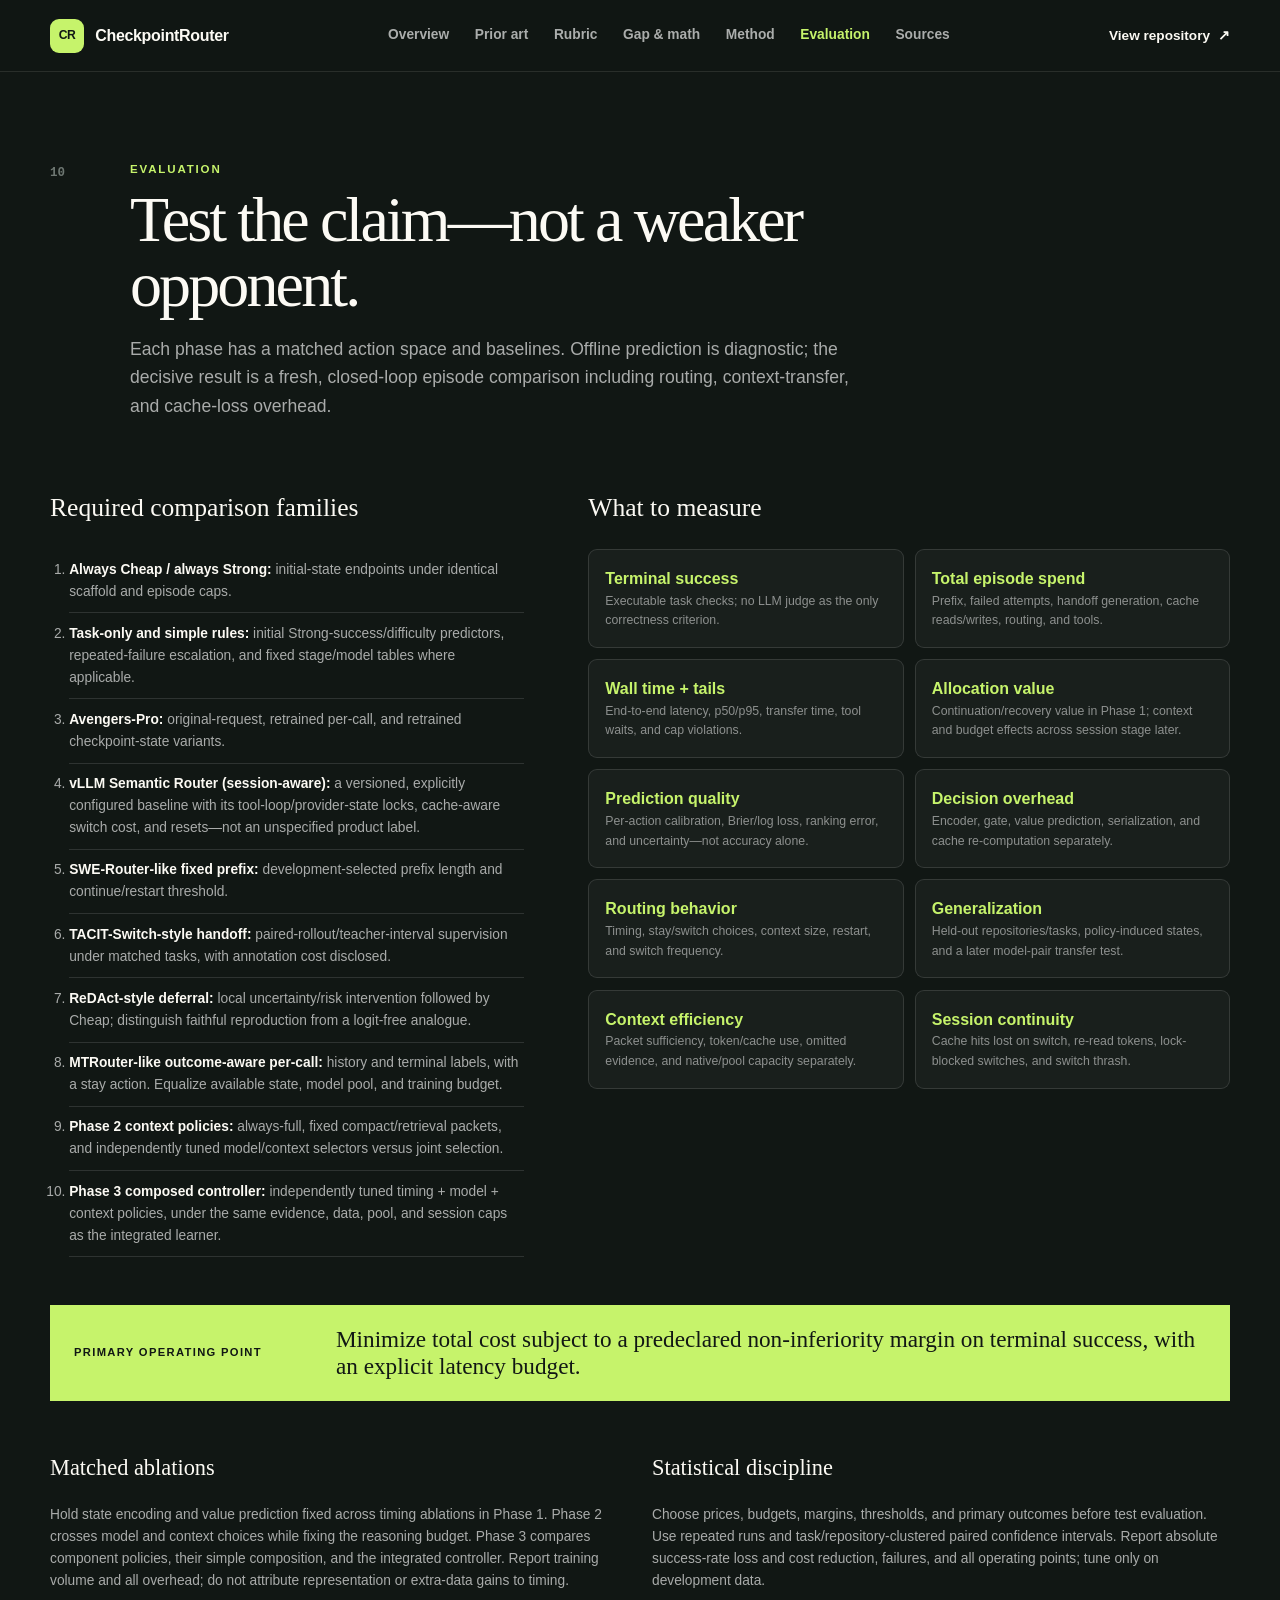
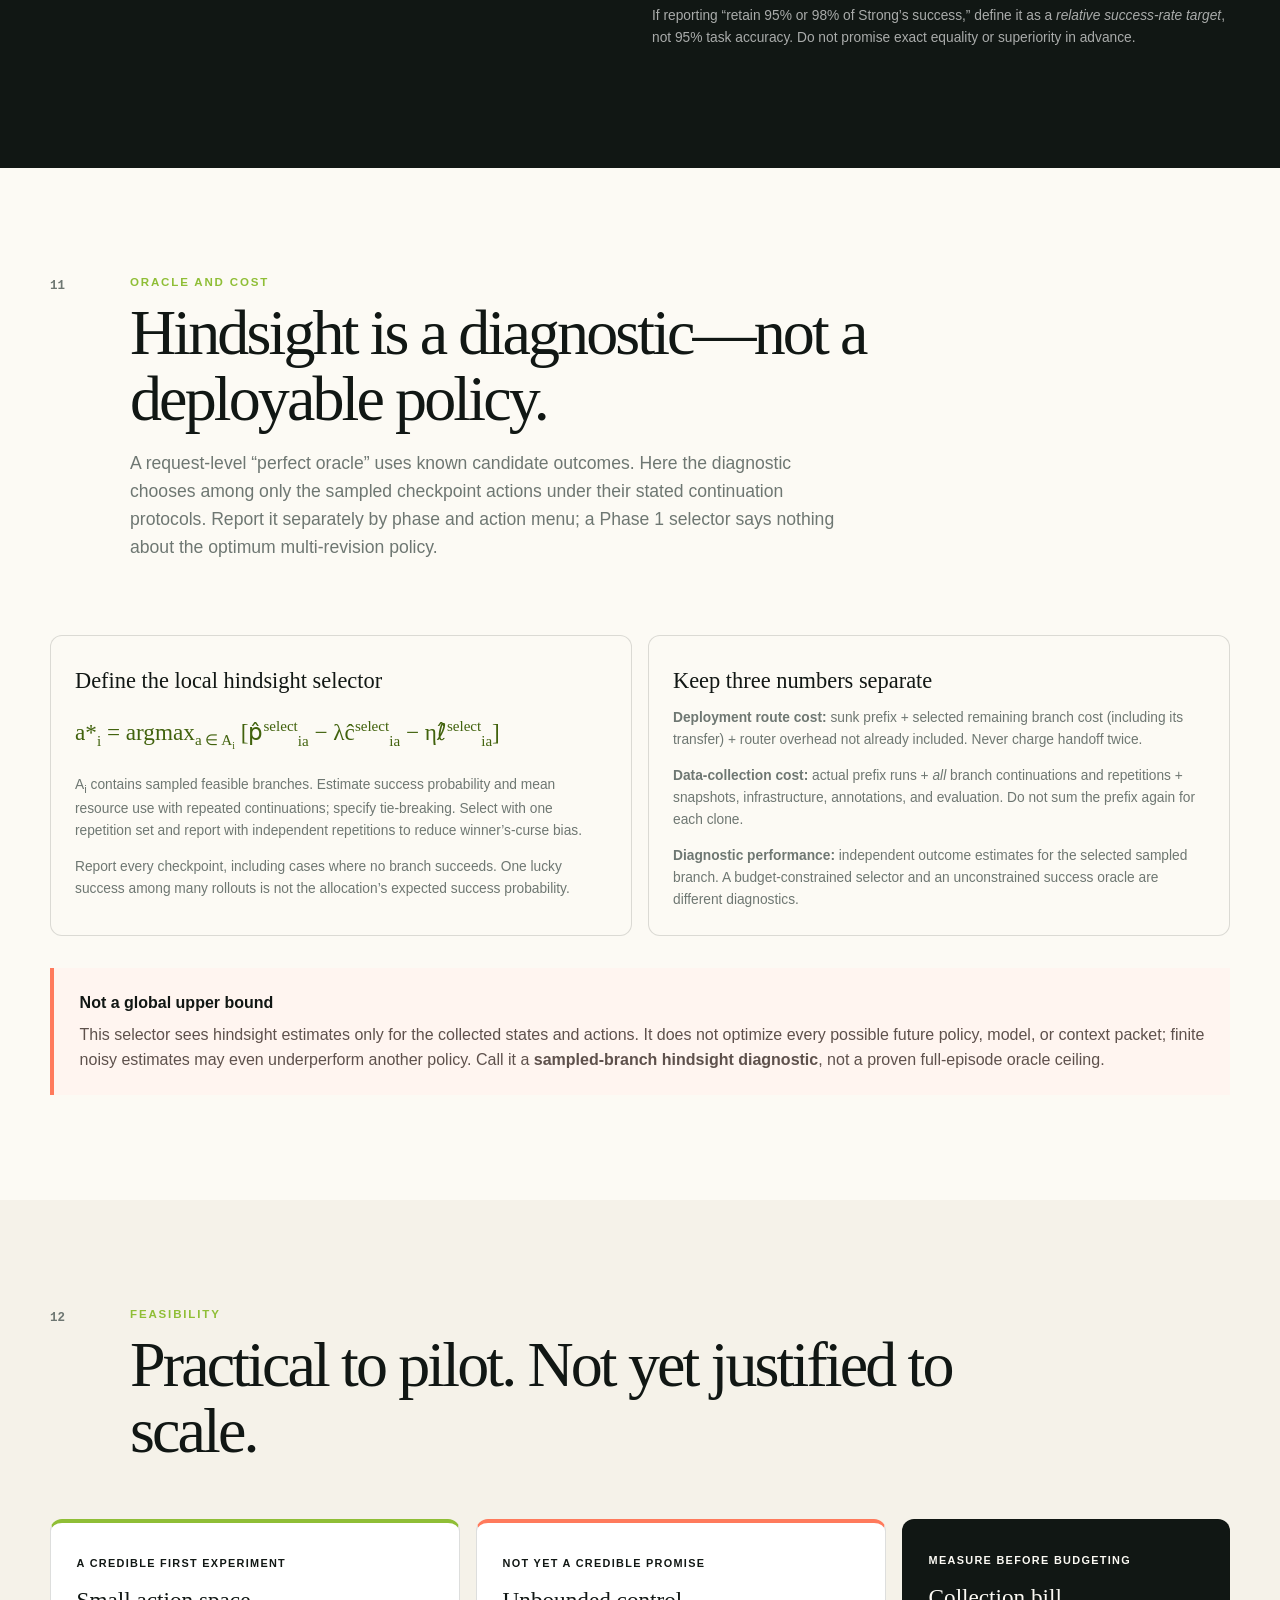
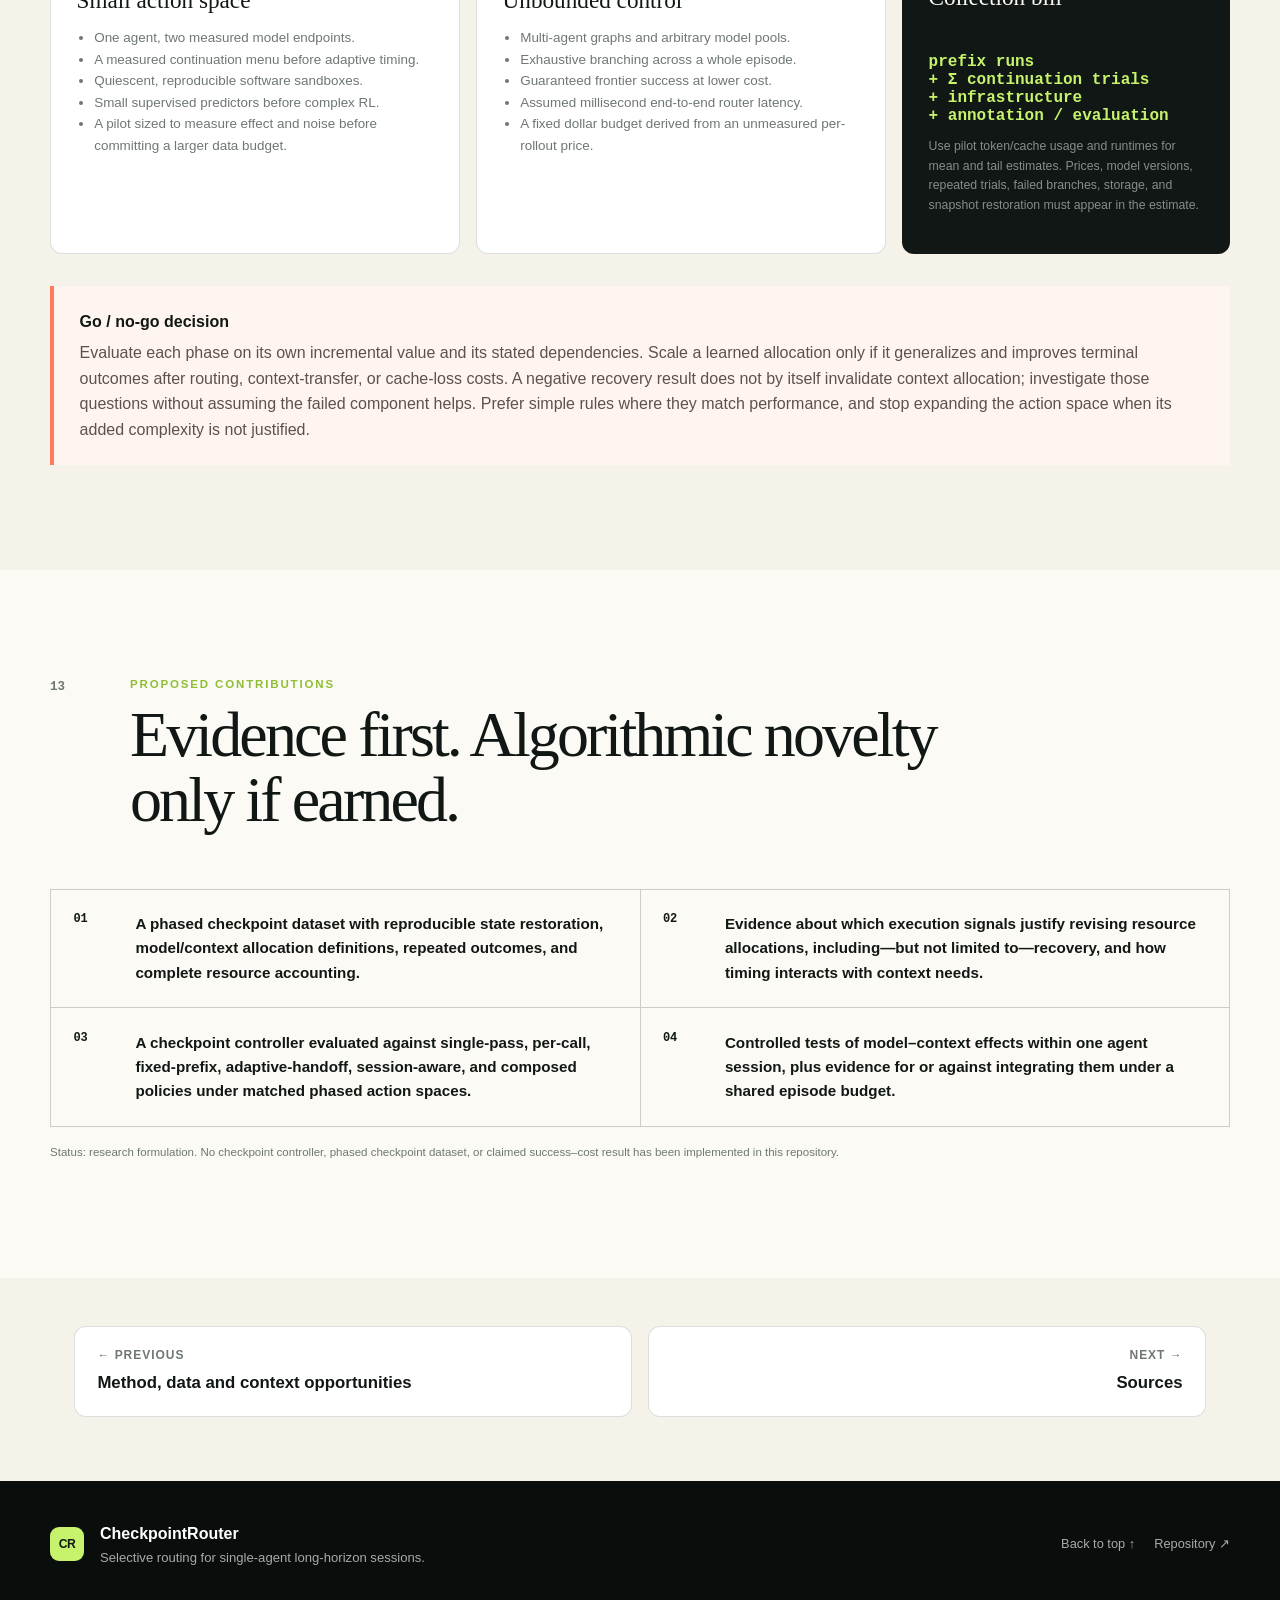
==== docs/evaluation.html @ daef2019 "Scope proposal to single-agent sessions, add rubric, split site into pages Rescope the proposal and " ====
<!doctype html>
<html lang="en">
  <head>
    <meta charset="utf-8" />
    <meta name="viewport" content="width=device-width, initial-scale=1" />
    <meta name="description" content="CheckpointRouter: checkpoint-aware model, context, and budget routing for single-agent long-horizon sessions, with a phased experimental plan." />
    <meta name="theme-color" content="#111714" />
    <meta property="og:title" content="CheckpointRouter — Long-Horizon Agent Routing" />
    <meta property="og:description" content="Selective model and context routing for a single long-horizon agent at meaningful execution checkpoints. Bounded experimental phases." />
    <meta property="og:type" content="website" />
    <title>Evaluation and contributions — CheckpointRouter</title>
    <link rel="icon" href="assets/favicon.svg" type="image/svg+xml" />
    <link rel="stylesheet" href="styles.css" />
    <script src="app.js" defer></script>
  </head>
  <body>
    <a class="skip-link" href="#main">Skip to content</a>
    <header class="site-header" data-header>
      <a class="brand" href="index.html" aria-label="CheckpointRouter home">
        <span class="brand-mark" aria-hidden="true">CR</span><span>CheckpointRouter</span>
      </a>
      <nav class="desktop-nav" aria-label="Primary navigation">
        <a href="index.html">Overview</a><a href="prior-art.html">Prior art</a><a href="rubric.html">Rubric</a><a href="research.html">Gap & math</a><a href="method.html">Method</a><a href="evaluation.html" aria-current="page" class="is-active">Evaluation</a><a href="sources.html">Sources</a>
      </nav>
      <details class="mobile-nav" data-mobile-nav>
        <summary>Contents</summary>
        <nav aria-label="Mobile navigation">
          <a href="index.html">Overview</a><a href="prior-art.html">Prior art</a><a href="rubric.html">Rubric</a><a href="research.html">Gap & math</a><a href="method.html">Method</a><a href="evaluation.html" aria-current="page" class="is-active">Evaluation</a><a href="sources.html">Sources</a>
        </nav>
      </details>
      <a class="header-cta" href="https://github.com/cs24mtech15016-oss/ai-gateway-ops" target="_blank" rel="noreferrer">
        View repository <span aria-hidden="true">↗</span>
      </a>
    </header>

    <main id="main">
      <section class="section page-first section-dark" id="evaluation">
        <div class="section-heading reveal"><span class="section-number">10</span><div>
          <p class="kicker">Evaluation</p><h2>Test the claim—not a weaker opponent.</h2>
          <p class="section-intro">Each phase has a matched action space and baselines. Offline prediction is diagnostic; the decisive result is a fresh, closed-loop episode comparison including routing, context-transfer, and cache-loss overhead.</p>
        </div></div>
        <div class="evaluation-layout reveal">
          <div><h3>Required comparison families</h3>
            <ol class="baseline-list">
              <li><b>Always Cheap / always Strong:</b> initial-state endpoints under identical scaffold and episode caps.</li>
              <li><b>Task-only and simple rules:</b> initial Strong-success/difficulty predictors, repeated-failure escalation, and fixed stage/model tables where applicable.</li>
              <li><b>Avengers-Pro:</b> original-request, retrained per-call, and retrained checkpoint-state variants.</li>
              <li><b>vLLM Semantic Router (session-aware):</b> a versioned, explicitly configured baseline with its tool-loop/provider-state locks, cache-aware switch cost, and resets—not an unspecified product label.</li>
              <li><b>SWE-Router-like fixed prefix:</b> development-selected prefix length and continue/restart threshold.</li>
              <li><b>TACIT-Switch-style handoff:</b> paired-rollout/teacher-interval supervision under matched tasks, with annotation cost disclosed.</li>
              <li><b>ReDAct-style deferral:</b> local uncertainty/risk intervention followed by Cheap; distinguish faithful reproduction from a logit-free analogue.</li>
              <li><b>MTRouter-like outcome-aware per-call:</b> history and terminal labels, with a stay action. Equalize available state, model pool, and training budget.</li>
              <li><b>Phase 2 context policies:</b> always-full, fixed compact/retrieval packets, and independently tuned model/context selectors versus joint selection.</li>
              <li><b>Phase 3 composed controller:</b> independently tuned timing + model + context policies, under the same evidence, data, pool, and session caps as the integrated learner.</li>
            </ol>
          </div>
          <div><h3>What to measure</h3><div class="metric-grid">
            <article><strong>Terminal success</strong><span>Executable task checks; no LLM judge as the only correctness criterion.</span></article>
            <article><strong>Total episode spend</strong><span>Prefix, failed attempts, handoff generation, cache reads/writes, routing, and tools.</span></article>
            <article><strong>Wall time + tails</strong><span>End-to-end latency, p50/p95, transfer time, tool waits, and cap violations.</span></article>
            <article><strong>Allocation value</strong><span>Continuation/recovery value in Phase 1; context and budget effects across session stage later.</span></article>
            <article><strong>Prediction quality</strong><span>Per-action calibration, Brier/log loss, ranking error, and uncertainty—not accuracy alone.</span></article>
            <article><strong>Decision overhead</strong><span>Encoder, gate, value prediction, serialization, and cache re-computation separately.</span></article>
            <article><strong>Routing behavior</strong><span>Timing, stay/switch choices, context size, restart, and switch frequency.</span></article>
            <article><strong>Generalization</strong><span>Held-out repositories/tasks, policy-induced states, and a later model-pair transfer test.</span></article>
            <article><strong>Context efficiency</strong><span>Packet sufficiency, token/cache use, omitted evidence, and native/pool capacity separately.</span></article>
            <article><strong>Session continuity</strong><span>Cache hits lost on switch, re-read tokens, lock-blocked switches, and switch thrash.</span></article>
          </div></div>
        </div>
        <div class="headline-metric reveal"><span>Primary operating point</span><strong>Minimize total cost subject to a predeclared non-inferiority margin on terminal success, with an explicit latency budget.</strong></div>
        <div class="evaluation-notes reveal">
          <article><h3>Matched ablations</h3><p>Hold state encoding and value prediction fixed across timing ablations in Phase 1. Phase 2 crosses model and context choices while fixing the reasoning budget. Phase 3 compares component policies, their simple composition, and the integrated controller. Report training volume and all overhead; do not attribute representation or extra-data gains to timing.</p></article>
          <article><h3>Statistical discipline</h3><p>Choose prices, budgets, margins, thresholds, and primary outcomes before test evaluation. Use repeated runs and task/repository-clustered paired confidence intervals. Report absolute success-rate loss and cost reduction, failures, and all operating points; tune only on development data.</p><p>If reporting “retain 95% or 98% of Strong’s success,” define it as a <em>relative success-rate target</em>, not 95% task accuracy. Do not promise exact equality or superiority in advance.</p></article>
        </div>
      </section>
      <section class="section section-light" id="oracle">
        <div class="section-heading reveal"><span class="section-number">11</span><div>
          <p class="kicker">Oracle and cost</p><h2>Hindsight is a diagnostic—not a deployable policy.</h2>
          <p class="section-intro">A request-level “perfect oracle” uses known candidate outcomes. Here the diagnostic chooses among only the sampled checkpoint actions under their stated continuation protocols. Report it separately by phase and action menu; a Phase 1 selector says nothing about the optimum multi-revision policy.</p>
        </div></div>
        <div class="oracle-grid reveal">
          <article><h3>Define the local hindsight selector</h3><div class="math-line">a*<sub>i</sub> = argmax<sub>a ∈ A<sub>i</sub></sub> [p̂<sup>select</sup><sub>ia</sub> − λĉ<sup>select</sup><sub>ia</sub> − ηℓ̂<sup>select</sup><sub>ia</sub>]</div><p>A<sub>i</sub> contains sampled feasible branches. Estimate success probability and mean resource use with repeated continuations; specify tie-breaking. Select with one repetition set and report with independent repetitions to reduce winner’s-curse bias.</p><p>Report every checkpoint, including cases where no branch succeeds. One lucky success among many rollouts is not the allocation’s expected success probability.</p></article>
          <article><h3>Keep three numbers separate</h3><p><b>Deployment route cost:</b> sunk prefix + selected remaining branch cost (including its transfer) + router overhead not already included. Never charge handoff twice.</p><p><b>Data-collection cost:</b> actual prefix runs + <em>all</em> branch continuations and repetitions + snapshots, infrastructure, annotations, and evaluation. Do not sum the prefix again for each clone.</p><p><b>Diagnostic performance:</b> independent outcome estimates for the selected sampled branch. A budget-constrained selector and an unconstrained success oracle are different diagnostics.</p></article>
        </div>
        <aside class="honesty-note reveal"><strong>Not a global upper bound</strong><p>This selector sees hindsight estimates only for the collected states and actions. It does not optimize every possible future policy, model, or context packet; finite noisy estimates may even underperform another policy. Call it a <b>sampled-branch hindsight diagnostic</b>, not a proven full-episode oracle ceiling.</p></aside>
      </section>
      <section class="section section-paper" id="feasibility">
        <div class="section-heading reveal"><span class="section-number">12</span><div><p class="kicker">Feasibility</p><h2>Practical to pilot. Not yet justified to scale.</h2></div></div>
        <div class="feasibility-grid reveal">
          <article class="feasibility-positive"><span>A credible first experiment</span><h3>Small action space</h3><ul><li>One agent, two measured model endpoints.</li><li>A measured continuation menu before adaptive timing.</li><li>Quiescent, reproducible software sandboxes.</li><li>Small supervised predictors before complex RL.</li><li>A pilot sized to measure effect and noise before committing a larger data budget.</li></ul></article>
          <article class="feasibility-negative"><span>Not yet a credible promise</span><h3>Unbounded control</h3><ul><li>Multi-agent graphs and arbitrary model pools.</li><li>Exhaustive branching across a whole episode.</li><li>Guaranteed frontier success at lower cost.</li><li>Assumed millisecond end-to-end router latency.</li><li>A fixed dollar budget derived from an unmeasured per-rollout price.</li></ul></article>
          <article class="cost-card"><span>Measure before budgeting</span><h3>Collection bill</h3><div class="cost-equation">prefix runs<br />+ Σ continuation trials<br />+ infrastructure<br />+ annotation / evaluation</div><p>Use pilot token/cache usage and runtimes for mean and tail estimates. Prices, model versions, repeated trials, failed branches, storage, and snapshot restoration must appear in the estimate.</p></article>
        </div>
        <aside class="honest-answer reveal"><strong>Go / no-go decision</strong><p>Evaluate each phase on its own incremental value and its stated dependencies. Scale a learned allocation only if it generalizes and improves terminal outcomes after routing, context-transfer, or cache-loss costs. A negative recovery result does not by itself invalidate context allocation; investigate those questions without assuming the failed component helps. Prefer simple rules where they match performance, and stop expanding the action space when its added complexity is not justified.</p></aside>
      </section>
      <section class="section section-light" id="contributions">
        <div class="section-heading reveal"><span class="section-number">13</span><div><p class="kicker">Proposed contributions</p><h2>Evidence first. Algorithmic novelty only if earned.</h2></div></div>
        <div class="contribution-list reveal">
          <article><span>01</span><p>A phased checkpoint dataset with reproducible state restoration, model/context allocation definitions, repeated outcomes, and complete resource accounting.</p></article>
          <article><span>02</span><p>Evidence about which execution signals justify revising resource allocations, including—but not limited to—recovery, and how timing interacts with context needs.</p></article>
          <article><span>03</span><p>A checkpoint controller evaluated against single-pass, per-call, fixed-prefix, adaptive-handoff, session-aware, and composed policies under matched phased action spaces.</p></article>
          <article><span>04</span><p>Controlled tests of model–context effects within one agent session, plus evidence for or against integrating them under a shared episode budget.</p></article>
        </div>
        <p class="reviewed">Status: research formulation. No checkpoint controller, phased checkpoint dataset, or claimed success–cost result has been implemented in this repository.</p>
      </section>
    </main>
    <nav class="pager" aria-label="Page navigation"><a class="pager-prev" href="method.html"><small>← Previous</small><strong>Method, data and context opportunities</strong></a><a class="pager-next" href="sources.html"><small>Next →</small><strong>Sources</strong></a></nav>

    <footer>
      <div><span class="brand-mark" aria-hidden="true">CR</span><div><strong>CheckpointRouter</strong><p>Selective routing for single-agent long-horizon sessions.</p></div></div>
      <div class="footer-links"><a href="#main">Back to top ↑</a><a href="https://github.com/cs24mtech15016-oss/ai-gateway-ops" target="_blank" rel="noreferrer">Repository ↗</a></div>
    </footer>
  </body>
</html>
---- docs/styles.css ----
:root {
  --ink: #111714;
  --ink-soft: #28332e;
  --paper: #f5f2e9;
  --paper-bright: #fcfaf4;
  --cream: #e9e3d5;
  --muted: #6e7772;
  --line: rgba(17, 23, 20, 0.14);
  --lime: #c6f36b;
  --lime-dark: #8fbe36;
  --coral: #ff7a5c;
  --blue: #79a7ff;
  --max: 1180px;
  --shadow: 0 24px 80px rgba(20, 28, 24, 0.12);
}

* { box-sizing: border-box; }
html { scroll-behavior: smooth; }
section[id], main[id], #phases { scroll-margin-top: 92px; }
body {
  margin: 0;
  color: var(--ink);
  background: var(--paper);
  font-family: Inter, ui-sans-serif, -apple-system, BlinkMacSystemFont, "Segoe UI", sans-serif;
  font-size: 16px;
  line-height: 1.6;
  -webkit-font-smoothing: antialiased;
}
a { color: inherit; }
img { max-width: 100%; }
::selection { background: var(--lime); color: var(--ink); }

.skip-link {
  position: fixed;
  left: 1rem;
  top: -5rem;
  z-index: 1000;
  padding: .7rem 1rem;
  background: var(--lime);
  color: var(--ink);
  border-radius: .4rem;
  font-weight: 800;
}
.skip-link:focus { top: 1rem; }

.site-header {
  position: fixed;
  z-index: 100;
  top: 0;
  left: 0;
  right: 0;
  height: 72px;
  display: flex;
  align-items: center;
  justify-content: space-between;
  gap: 1rem;
  padding: 0 max(24px, calc((100vw - var(--max)) / 2));
  color: var(--paper-bright);
  background: rgba(17, 23, 20, 0.84);
  border-bottom: 1px solid rgba(255,255,255,.1);
  backdrop-filter: blur(18px);
  transition: background .25s ease, box-shadow .25s ease;
}
.site-header.is-scrolled { background: rgba(17, 23, 20, .96); box-shadow: 0 8px 30px rgba(0,0,0,.18); }
.brand { display: flex; align-items: center; gap: .7rem; text-decoration: none; font-weight: 800; letter-spacing: -.02em; }
.brand-mark {
  display: inline-grid;
  place-items: center;
  width: 34px;
  height: 34px;
  color: var(--ink);
  background: var(--lime);
  border-radius: 9px;
  font-size: .76rem;
  font-weight: 900;
  letter-spacing: -.04em;
}
.desktop-nav { display: flex; align-items: center; gap: 1.6rem; }
.desktop-nav a { color: rgba(255,255,255,.65); text-decoration: none; font-size: .86rem; font-weight: 650; transition: color .2s ease; }
.desktop-nav a:hover, .desktop-nav a.is-active { color: var(--lime); }
.header-cta { display: flex; gap: .5rem; align-items: center; text-decoration: none; font-size: .85rem; font-weight: 800; }
.mobile-nav { display: none; position: relative; margin-left: auto; }
.mobile-nav summary { padding: .5rem .6rem; border: 1px solid rgba(255,255,255,.25); border-radius: 7px; font-size: .78rem; cursor: pointer; }
.mobile-nav nav { position: absolute; top: calc(100% + 1rem); right: 0; display: grid; width: min(320px, calc(100vw - 32px)); max-height: calc(100svh - 100px); overflow-y: auto; padding: .65rem; background: var(--ink); border: 1px solid rgba(255,255,255,.2); border-radius: 12px; box-shadow: var(--shadow); }
.mobile-nav nav a { padding: .7rem .8rem; border-radius: 6px; text-decoration: none; font-size: .86rem; }
.mobile-nav nav a:hover, .mobile-nav nav a.is-active { color: var(--ink); background: var(--lime); }
:focus-visible { outline: 3px solid var(--blue); outline-offset: 4px; }

.hero {
  position: relative;
  overflow: hidden;
  min-height: 820px;
  padding: 150px 24px 90px;
  color: var(--paper-bright);
  background:
    radial-gradient(circle at 78% 18%, rgba(198,243,107,.14), transparent 25%),
    radial-gradient(circle at 18% 88%, rgba(121,167,255,.12), transparent 28%),
    var(--ink);
}
.hero::before {
  content: "";
  position: absolute;
  inset: 0;
  opacity: .07;
  background-image: linear-gradient(rgba(255,255,255,.7) 1px, transparent 1px), linear-gradient(90deg, rgba(255,255,255,.7) 1px, transparent 1px);
  background-size: 42px 42px;
  mask-image: linear-gradient(to bottom, black, transparent 85%);
}
.hero-grid { position: relative; max-width: var(--max); margin: 0 auto; display: grid; grid-template-columns: 1.05fr .95fr; gap: clamp(3rem, 7vw, 7rem); align-items: center; }
.eyebrow, .kicker { text-transform: uppercase; letter-spacing: .16em; font-size: .72rem; font-weight: 850; }
.eyebrow { display: flex; align-items: center; gap: .65rem; color: var(--lime); }
.eyebrow span { width: 26px; height: 2px; background: currentColor; }
.hero h1 { max-width: 720px; margin: 1.25rem 0 1.4rem; font-family: Georgia, "Times New Roman", serif; font-size: clamp(3.8rem, 7vw, 7rem); font-weight: 500; line-height: .92; letter-spacing: -.055em; }
.hero h1 em { display: block; color: var(--lime); font-weight: 500; }
.hero-lede { max-width: 650px; color: rgba(255,255,255,.72); font-size: clamp(1.05rem, 1.5vw, 1.25rem); line-height: 1.75; }
.hero-actions { display: flex; flex-wrap: wrap; gap: .8rem; margin: 2rem 0 2.7rem; }
.button { display: inline-flex; align-items: center; justify-content: center; min-height: 48px; padding: 0 1.25rem; border-radius: 8px; text-decoration: none; font-size: .9rem; font-weight: 850; transition: transform .2s ease, background .2s ease; }
.button:hover { transform: translateY(-2px); }
.button-primary { color: var(--ink); background: var(--lime); }
.button-primary:hover { background: #d2ff7b; }
.button-secondary { color: white; border: 1px solid rgba(255,255,255,.24); background: rgba(255,255,255,.04); }
.button-secondary:hover { background: rgba(255,255,255,.1); }
.hero-facts { display: grid; grid-template-columns: repeat(3, 1fr); max-width: 670px; margin: 0; padding: 1.3rem 0 0; border-top: 1px solid rgba(255,255,255,.14); }
.hero-facts div { padding-right: 1.25rem; }
.hero-facts dt { color: rgba(255,255,255,.42); font-size: .68rem; text-transform: uppercase; letter-spacing: .1em; }
.hero-facts dd { margin: .2rem 0 0; font-size: .88rem; font-weight: 760; }

.episode-card { padding: 1.25rem; border: 1px solid rgba(255,255,255,.13); border-radius: 22px; background: rgba(255,255,255,.055); box-shadow: 0 30px 100px rgba(0,0,0,.3); backdrop-filter: blur(12px); transform: rotate(1deg); }
.card-topline, .episode-footer { display: flex; justify-content: space-between; align-items: center; color: rgba(255,255,255,.5); font-size: .72rem; text-transform: uppercase; letter-spacing: .09em; }
.live-pill { display: flex; align-items: center; gap: .45rem; padding: .3rem .6rem; color: var(--lime); border: 1px solid rgba(198,243,107,.3); border-radius: 99px; }
.live-pill i { width: 6px; height: 6px; border-radius: 50%; background: var(--lime); box-shadow: 0 0 0 4px rgba(198,243,107,.12); }
.episode-flow { margin: 1.3rem 0; }
.episode-step { display: grid; grid-template-columns: auto 1fr auto; gap: .9rem; align-items: center; padding: 1.15rem; border-radius: 13px; color: var(--ink); background: var(--paper-bright); }
.episode-step.is-strong { color: var(--paper-bright); background: #26312c; border: 1px solid rgba(255,255,255,.09); }
.step-index { display: grid; place-items: center; width: 34px; height: 34px; border-radius: 9px; background: var(--cream); font: 800 .72rem ui-monospace, monospace; }
.is-strong .step-index { background: rgba(198,243,107,.12); color: var(--lime); }
.episode-step strong, .episode-step small { display: block; }
.episode-step strong { font-size: .92rem; }
.episode-step small { margin-top: .1rem; color: var(--muted); font-size: .73rem; }
.is-strong small { color: rgba(255,255,255,.5); }
.cost { color: var(--lime-dark); font: 900 .72rem ui-monospace, monospace; letter-spacing: .06em; }
.checkpoint { position: relative; display: grid; grid-template-columns: 1fr 2fr; gap: 1rem; margin: .55rem 1rem .55rem 2.1rem; padding-left: 1rem; color: rgba(255,255,255,.48); font-size: .68rem; }
.checkpoint::before { content: ""; position: absolute; left: 0; top: -1rem; bottom: -1rem; width: 1px; background: rgba(198,243,107,.45); }
.checkpoint::after { content: ""; position: absolute; left: -3px; top: .65rem; width: 7px; height: 7px; border-radius: 50%; background: var(--lime); }
.checkpoint span { color: var(--lime); font-weight: 800; text-transform: uppercase; letter-spacing: .08em; }
.episode-footer { padding-top: 1rem; border-top: 1px solid rgba(255,255,255,.1); text-transform: none; letter-spacing: 0; }
.episode-options { display: grid; gap: .55rem; }
.episode-options article { display: flex; align-items: center; gap: .8rem; padding: .8rem 1rem; border: 1px solid rgba(255,255,255,.12); border-radius: 10px; background: rgba(255,255,255,.04); }
.episode-options b { color: var(--lime); font: 800 .8rem ui-monospace, monospace; }
.episode-options span { font-size: .88rem; font-weight: 750; }
.episode-options small { display: block; margin-top: .15rem; color: rgba(255,255,255,.6); font-size: .73rem; font-weight: 400; }
.dot { display: inline-block; width: 7px; height: 7px; margin-right: .4rem; border-radius: 50%; }
.dot-success { background: var(--lime); }

.section { padding: 105px 24px; }
.section > * { max-width: var(--max); margin-left: auto; margin-right: auto; }
.section-light { background: var(--paper-bright); }
.section-paper { background: var(--paper); }
.section-dark { color: var(--paper-bright); background: var(--ink); }
.section-accent { background: var(--lime); }
.section-heading { display: grid; grid-template-columns: 64px 1fr; gap: 1rem; margin-bottom: 3.5rem; }
.section-number { color: var(--muted); font: 800 .78rem ui-monospace, monospace; padding-top: .35rem; }
.section .kicker { margin: 0 0 .55rem; color: var(--lime-dark); }
.section-dark .kicker { color: var(--lime); }
.section-accent .kicker { color: #41620d; }
.section h2 { max-width: 850px; margin: 0; font-family: Georgia, "Times New Roman", serif; font-size: clamp(2.4rem, 5vw, 4.5rem); font-weight: 500; line-height: 1.02; letter-spacing: -.045em; }
.section-intro { max-width: 720px; color: var(--muted); font-size: 1.1rem; }
.section-dark .section-intro { color: rgba(255,255,255,.64); }
.section-accent .section-intro { color: rgba(17,23,20,.7); }

.premise-layout { display: grid; grid-template-columns: .85fr 1.15fr; gap: 5rem; align-items: start; }
.prose .lead { margin-top: 0; font-family: Georgia, "Times New Roman", serif; font-size: 1.65rem; line-height: 1.35; }
.prose p:not(.lead) { color: var(--muted); }
.premise-cards { display: grid; grid-template-columns: 1fr 1fr; gap: 1rem; }
.premise-cards article { padding: 1.4rem; border: 1px solid var(--line); border-radius: 12px; background: white; }
.icon-box { display: grid; place-items: center; width: 34px; height: 34px; border-radius: 8px; background: var(--ink); color: var(--lime); font-weight: 900; }
.premise-cards h3 { margin: 1rem 0 .4rem; font-size: 1rem; }
.premise-cards p { margin: 0; color: var(--muted); font-size: .86rem; }

.decision-grid { display: grid; grid-template-columns: 1fr 1fr; gap: 1.2rem; }
.decision-card { padding: 2.2rem; border: 1px solid rgba(255,255,255,.13); border-radius: 16px; background: rgba(255,255,255,.035); }
.decision-card-accent { border-color: rgba(198,243,107,.35); background: rgba(198,243,107,.06); }
.decision-label { color: var(--lime); font-size: .68rem; font-weight: 850; text-transform: uppercase; letter-spacing: .15em; }
.decision-card h3 { margin: .8rem 0 .65rem; font: 500 1.75rem Georgia, serif; }
.decision-card p { color: rgba(255,255,255,.6); }
.decision-card code { display: inline-block; margin-top: 1rem; padding: .55rem .7rem; border-radius: 6px; color: var(--lime); background: rgba(0,0,0,.25); }
.comparison-strip { display: grid; grid-template-columns: repeat(3, 1fr); margin-top: 1.5rem; border: 1px solid rgba(255,255,255,.12); border-radius: 16px; overflow: hidden; }
.comparison-strip article { padding: 1.5rem; border-right: 1px solid rgba(255,255,255,.12); }
.comparison-strip article:last-child { border-right: 0; }
.comparison-strip article.is-selected { color: var(--ink); background: var(--lime); }
.comparison-strip span { display: block; color: var(--lime); font-size: .7rem; font-weight: 850; text-transform: uppercase; letter-spacing: .12em; }
.comparison-strip .is-selected span { color: #41620d; }
.comparison-strip strong { display: block; margin: .4rem 0; font-size: 1.05rem; }
.comparison-strip p { margin: 0; color: rgba(255,255,255,.5); font-size: .82rem; }
.comparison-strip .is-selected p { color: rgba(17,23,20,.7); }

.statement-card { max-width: 980px; padding: clamp(2rem, 6vw, 5rem); color: var(--paper-bright); background: var(--ink); border-radius: 22px; box-shadow: var(--shadow); }
.statement-card blockquote { margin: 1rem 0 2rem; font: 500 clamp(2rem, 4.6vw, 4rem)/1.15 Georgia, serif; letter-spacing: -.035em; }
.statement-card blockquote em { color: var(--lime); }
.statement-card > p:last-child { max-width: 740px; margin: 0; color: rgba(255,255,255,.62); }

.literature-map { display: grid; gap: 1.5rem; }
.literature-family { min-width: 0; padding: 1.6rem 1.8rem; border: 1px solid var(--line); border-radius: 16px; background: white; }
.literature-heading { display: grid; grid-template-columns: minmax(0, 1fr) auto; gap: 1rem; align-items: start; padding-bottom: 1.3rem; border-bottom: 1px solid var(--line); }
.literature-heading h3 { margin: .4rem 0 0; font: 500 clamp(1.5rem, 2.6vw, 2rem)/1.2 Georgia, serif; letter-spacing: -.02em; }
.literature-heading .phase-tag { max-width: 245px; padding: .4rem .7rem; border-radius: 8px; background: #f4ffdf; }
.literature-entry { display: grid; grid-template-columns: minmax(0, .65fr) minmax(0, 1fr) minmax(0, 1.15fr); gap: 1.5rem; align-items: start; padding: 1.35rem 0; border-bottom: 1px solid var(--line); }
.literature-entry:last-child { padding-bottom: 0; border-bottom: 0; }
.literature-work h4 { margin: 0; font-size: .95rem; line-height: 1.5; }
.literature-work a { text-decoration-color: var(--lime-dark); text-underline-offset: 3px; }
.literature-work small { display: block; margin-top: .45rem; color: var(--muted); font-size: .72rem; }
.literature-entry > p { margin: 0; color: var(--muted); font-size: .86rem; }
.literature-entry > p:last-child { color: var(--ink-soft); }
.literature-label { display: block; margin-bottom: .4rem; color: var(--muted); font-size: .62rem; font-weight: 850; text-transform: uppercase; letter-spacing: .08em; }
.honesty-note, .honest-answer, .data-caveat { margin-top: 2rem; padding: 1.4rem 1.6rem; border-left: 4px solid var(--coral); background: #fff5f0; }
.honesty-note strong, .honest-answer strong { display: block; margin-bottom: .35rem; }
.honesty-note p, .honest-answer p, .data-caveat { color: #5e514c; }
.honesty-note p, .honest-answer p { margin: 0; }

.gap-focus { padding: clamp(1.5rem, 4vw, 2.5rem); border: 1px solid #a3cb53; border-radius: 16px; background: #f4ffdf; }
.gap-focus h3 { max-width: 900px; margin: .8rem 0 1rem; font: 500 clamp(1.8rem, 3.4vw, 2.7rem)/1.15 Georgia, serif; letter-spacing: -.025em; }
.gap-focus p { max-width: 950px; margin: .8rem 0; color: #4f5b54; font-size: .95rem; }
.gap-focus .gap-scenario { margin: 1.2rem 0 0; padding-top: 1.2rem; border-top: 1px solid var(--line); font-size: .88rem; }
.gap-path-heading { margin-top: 2.5rem; }
.gap-path-heading h3 { margin: .5rem 0 0; font: 500 clamp(1.4rem, 2.5vw, 1.9rem)/1.3 Georgia, serif; letter-spacing: -.015em; }
.gap-path { display: grid; grid-template-columns: repeat(3, minmax(0, 1fr)); gap: 1.5rem; margin-top: 1.3rem; margin-bottom: 1.3rem; padding: 0; list-style: none; }
.gap-path > li { position: relative; min-width: 0; padding: 1.4rem; border: 1px solid var(--line); border-radius: 12px; background: white; }
.gap-path > li:not(:last-child)::after { content: "→"; position: absolute; right: -1.3rem; top: 50%; transform: translateY(-50%); color: var(--lime-dark); font-weight: 850; line-height: 1; }
.gap-step { color: var(--lime-dark); font: 850 .68rem ui-monospace, monospace; text-transform: uppercase; letter-spacing: .08em; }
.gap-path h4 { margin: .9rem 0 .65rem; font: 500 1.3rem/1.25 Georgia, serif; }
.gap-path p { margin: 0; color: var(--muted); font-size: .88rem; }
.gap-claim { display: grid; grid-template-columns: 1.2fr .8fr; gap: 1rem; margin-top: 1rem; }
.gap-claim article { padding: 1.5rem; border: 1px solid var(--line); border-radius: 12px; background: white; }
.gap-claim article:first-child { border-color: #a3cb53; background: #f4ffdf; }
.gap-claim span { color: var(--lime-dark); font-size: .68rem; font-weight: 850; text-transform: uppercase; letter-spacing: .12em; }
.gap-claim p { margin: .65rem 0 0; color: #4f5b54; font-size: .91rem; }
.gap-claim code { color: var(--ink); font-weight: 800; }
.gap-experiment { margin-top: 1.25rem; padding: 1.2rem 1.4rem; border: 1px solid var(--line); border-radius: 10px; color: #4f5b54; background: white; font-size: .88rem; }
.gap-path a, .gap-claim a, .gap-experiment a { text-decoration-color: var(--lime-dark); text-underline-offset: 3px; }
.closest-work { margin-top: 1rem; padding: 1.4rem 1.6rem; border-left: 4px solid var(--lime-dark); background: #f4ffdf; }
.closest-work strong { display: block; margin-bottom: .35rem; }
.closest-work p { margin: 0; color: #4f5b54; font-size: .88rem; }

.opportunity-grid { display: grid; grid-template-columns: repeat(3, 1fr); gap: 1px; background: rgba(17,23,20,.18); border: 1px solid rgba(17,23,20,.18); }
.opportunity-grid article { min-height: 240px; padding: 1.5rem; background: var(--lime); }
.opportunity-grid span, .contribution-list span { font: 850 .75rem ui-monospace, monospace; }
.opportunity-grid h3 { margin: 3.2rem 0 .6rem; font: 500 1.35rem Georgia, serif; }
.opportunity-grid p { margin: 0; color: rgba(17,23,20,.65); font-size: .87rem; }
.context-note { margin-top: 1.2rem; padding: 1.2rem 1.4rem; border: 1px solid rgba(17,23,20,.2); color: rgba(17,23,20,.72); background: rgba(255,255,255,.35); font-size: .87rem; }

.formula-layout { display: grid; grid-template-columns: 1.15fr .85fr; gap: 1rem; }
.formula-main, .formula-side { padding: clamp(1.5rem, 4vw, 3rem); border: 1px solid rgba(255,255,255,.13); border-radius: 16px; background: rgba(255,255,255,.035); }
.formula-label { color: var(--lime); font-size: .7rem; font-weight: 850; text-transform: uppercase; letter-spacing: .14em; }
.formula { margin: 2.2rem 0 1.2rem; font: 500 clamp(2.3rem, 5vw, 4.5rem) Georgia, serif; }
.joint-action { margin: 1.2rem 0 1.5rem; color: var(--paper-bright); font: 500 clamp(1.1rem, 2.2vw, 1.6rem) Georgia, serif; }
.constraints { display: flex; flex-wrap: wrap; gap: .6rem; align-items: center; margin-bottom: 2rem; }
.constraints span { color: rgba(255,255,255,.45); font-size: .76rem; }
.constraints code { padding: .45rem .7rem; border-radius: 5px; color: var(--lime); background: rgba(0,0,0,.28); }
.formula-main > p:last-child { color: rgba(255,255,255,.55); }
.score-lines { display: grid; grid-template-columns: auto 1fr; gap: 1rem; align-items: center; margin-top: 2rem; }
.score-lines code { color: var(--lime); font-size: 1rem; }
.score-lines span { color: rgba(255,255,255,.52); font-size: .84rem; }
.state-definition { margin-top: 1rem; padding: 1.1rem 1.3rem; border: 1px solid rgba(255,255,255,.13); border-radius: 10px; color: rgba(255,255,255,.6); background: rgba(255,255,255,.035); font-size: .86rem; }
.state-definition b { color: var(--lime); }
.state-definition code { color: var(--paper-bright); }
.math-line { margin: 1.2rem 0; color: var(--lime); font: 500 clamp(1.1rem, 2vw, 1.45rem)/1.65 Georgia, serif; overflow-wrap: anywhere; }
.math-line sub, .math-line sup { font-size: .65em; }
.formula-explanation, .formal-steps p { color: rgba(255,255,255,.64); font-size: .88rem; }
.formal-steps { display: grid; gap: 1rem; margin-top: 1rem; }
.formal-steps article { padding: 1.4rem 1.6rem; border: 1px solid rgba(255,255,255,.13); border-radius: 12px; background: rgba(255,255,255,.035); }
.formal-steps h3 { margin-top: 0; font: 500 1.4rem Georgia, serif; }
.formal-steps p:last-child { margin-bottom: 0; }
.notation-heading { margin-top: 2.5rem; }
.notation-heading h3 { margin: 0; font: 500 1.7rem Georgia, serif; }
.notation-heading p { max-width: 900px; color: rgba(255,255,255,.64); font-size: .88rem; }
.notation-grid { display: grid; grid-template-columns: repeat(3, minmax(0, 1fr)); gap: 1rem; align-items: start; }
.notation-card { min-width: 0; padding: 1.4rem; border: 1px solid rgba(255,255,255,.13); border-radius: 12px; background: rgba(255,255,255,.035); }
.notation-card h3 { margin: 0 0 1rem; font: 500 1.3rem/1.3 Georgia, serif; }
.symbol-list { margin: 0; }
.symbol-list > div { display: grid; grid-template-columns: 82px minmax(0, 1fr); gap: .75rem; padding: .8rem 0; border-top: 1px solid rgba(255,255,255,.13); }
.symbol-list dt { color: var(--lime); font: 600 1rem/1.5 Georgia, serif; overflow-wrap: anywhere; }
.symbol-list dd { margin: 0; color: rgba(255,255,255,.68); font-size: .82rem; }
.symbol-list sub, .symbol-list sup { font-size: .7em; }
.value-example { margin-top: 1.4rem; padding: 1.2rem; border: 1px solid rgba(198,243,107,.3); border-radius: 10px; background: rgba(198,243,107,.04); }
.value-example-grid { display: grid; grid-template-columns: repeat(2, minmax(0, 1fr)); gap: 1rem; }
.value-example-grid > div { min-width: 0; padding: 1rem; border-radius: 8px; background: rgba(255,255,255,.045); }
.value-example h4 { margin: 0; font-size: .93rem; }
.value-example-grid p { margin: .5rem 0; font-size: .8rem; }
.value-example code { display: block; color: var(--lime); font-size: .82rem; overflow-wrap: anywhere; }
.table-wrap { overflow-x: auto; border: 1px solid var(--line); border-radius: 14px; background: white; }
.research-table { width: 100%; min-width: 800px; border-collapse: collapse; text-align: left; }
.research-table caption { padding: 1.2rem 1.4rem; text-align: left; color: var(--muted); font-size: .88rem; }
.research-table thead { color: var(--paper-bright); background: var(--ink); }
.research-table th, .research-table td { padding: 1.1rem 1.25rem; border-bottom: 1px solid var(--line); vertical-align: top; font-size: .86rem; }
.research-table thead th { font-size: .68rem; text-transform: uppercase; letter-spacing: .09em; }
.research-table tbody th { width: 20%; font-weight: 800; }
.research-table td { width: 40%; color: var(--muted); }
.research-table td:last-child { color: var(--ink-soft); }
.research-table small { display: block; margin-top: .4rem; color: var(--muted); font-size: .7rem; font-weight: 400; }
.research-table tbody tr:last-child > * { border-bottom: 0; }
.research-table a { text-underline-offset: 3px; text-decoration-color: var(--lime-dark); }
.branch-grid, .protocol-grid, .oracle-grid { display: grid; grid-template-columns: repeat(2, 1fr); gap: 1rem; margin-top: 2rem; }
.branch-grid article, .protocol-grid article, .oracle-grid article { padding: 1.5rem; border: 1px solid var(--line); border-radius: 12px; background: var(--paper-bright); }
.branch-grid article { border-top: 4px solid var(--lime-dark); }
.branch-grid h3, .protocol-grid h3, .oracle-grid h3 { margin: .5rem 0 .7rem; font: 500 1.4rem Georgia, serif; }
.branch-grid p, .protocol-grid p, .oracle-grid p { margin-bottom: 0; color: var(--muted); font-size: .86rem; }
.oracle-grid .math-line { color: #41620d; }

.pipeline { display: grid; grid-template-columns: 1fr auto 1fr auto 1fr auto 1fr auto 1fr; align-items: stretch; margin-top: 2rem; }
.pipeline article { padding: 1.25rem; border: 1px solid var(--line); border-radius: 12px; background: white; }
.pipeline article span { display: grid; place-items: center; width: 28px; height: 28px; border-radius: 7px; color: var(--ink); background: var(--lime); font: 850 .7rem ui-monospace, monospace; }
.pipeline h3 { margin: 1.2rem 0 .4rem; font-size: .95rem; }
.pipeline p { margin: 0; color: var(--muted); font-size: .76rem; }
.pipeline > i { align-self: center; padding: .4rem; color: var(--muted); font-style: normal; }
.phases { display: grid; grid-template-columns: repeat(3, 1fr); gap: 1rem; margin-top: 3rem; }
.phases-four { grid-template-columns: repeat(4, minmax(0, 1fr)); }
.phases article { padding: 1.7rem; border-top: 4px solid var(--ink); background: var(--paper); }
.phase-tag { color: var(--lime-dark); font-size: .68rem; font-weight: 850; text-transform: uppercase; letter-spacing: .1em; }
.phases h3 { margin: 1rem 0 .6rem; font: 500 1.5rem Georgia, serif; }
.phases p, .phases li { color: var(--muted); font-size: .84rem; }
.phases ul { padding-left: 1.1rem; }

.data-grid { display: grid; grid-template-columns: repeat(3, 1fr); gap: .8rem; }
.data-grid a { position: relative; min-height: 150px; padding: 1.3rem; border: 1px solid var(--line); border-radius: 12px; background: var(--paper-bright); text-decoration: none; transition: transform .2s ease, border-color .2s ease, box-shadow .2s ease; }
.data-grid a:hover { transform: translateY(-3px); border-color: var(--lime-dark); box-shadow: 0 14px 40px rgba(20,28,24,.08); }
.data-grid strong, .data-grid span { display: block; }
.data-grid strong { margin-bottom: .5rem; }
.data-grid span { max-width: 88%; color: var(--muted); font-size: .8rem; }
.data-grid i { position: absolute; right: 1.2rem; bottom: 1rem; color: var(--lime-dark); font-style: normal; }
.data-caveat { max-width: var(--max); font-size: .87rem; }

.evaluation-layout { display: grid; grid-template-columns: .85fr 1.15fr; gap: 4rem; }
.evaluation-layout h3 { margin-top: 0; font: 500 1.6rem Georgia, serif; }
.baseline-list { margin: 0; padding-left: 1.2rem; color: rgba(255,255,255,.64); font-size: .86rem; }
.baseline-list li { padding: .6rem 0; border-bottom: 1px solid rgba(255,255,255,.12); }
.baseline-list b { color: var(--paper-bright); }
.evaluation-notes { display: grid; grid-template-columns: repeat(2, 1fr); gap: 1.5rem; margin-top: 2rem; }
.evaluation-notes h3 { font: 500 1.4rem Georgia, serif; }
.evaluation-notes p { color: rgba(255,255,255,.64); font-size: .86rem; }
.clean-list { margin: 0; padding: 0; list-style: none; }
.clean-list li { display: flex; gap: 1rem; align-items: center; padding: .65rem 0; border-bottom: 1px solid rgba(255,255,255,.1); }
.clean-list span { color: var(--lime); font: 850 .7rem ui-monospace, monospace; }
.metric-grid { display: grid; grid-template-columns: repeat(2, 1fr); gap: .7rem; }
.metric-grid article { padding: 1rem; border: 1px solid rgba(255,255,255,.12); border-radius: 9px; background: rgba(255,255,255,.035); }
.metric-grid strong, .metric-grid span { display: block; }
.metric-grid strong { color: var(--lime); }
.metric-grid span { color: rgba(255,255,255,.5); font-size: .77rem; }
.headline-metric { display: grid; grid-template-columns: 230px 1fr; gap: 2rem; align-items: center; margin-top: 3rem; padding: 1.3rem 1.5rem; color: var(--ink); background: var(--lime); }
.headline-metric span { font-size: .7rem; font-weight: 850; text-transform: uppercase; letter-spacing: .12em; }
.headline-metric strong { font: 500 1.45rem Georgia, serif; }

.feasibility-grid { display: grid; grid-template-columns: 1fr 1fr .8fr; gap: 1rem; }
.feasibility-grid > article { padding: 1.6rem; border: 1px solid var(--line); border-radius: 12px; background: white; }
.feasibility-grid article > span { font-size: .68rem; font-weight: 850; text-transform: uppercase; letter-spacing: .12em; }
.feasibility-positive { border-top: 4px solid var(--lime-dark) !important; }
.feasibility-negative { border-top: 4px solid var(--coral) !important; }
.feasibility-grid h3 { margin: .8rem 0; font: 500 1.45rem Georgia, serif; }
.feasibility-grid ul { padding-left: 1.1rem; color: var(--muted); font-size: .84rem; }
.cost-card { color: var(--paper-bright); background: var(--ink) !important; }
.cost-equation { margin: 2.6rem 0 .3rem; color: var(--lime); font: 700 1rem ui-monospace, monospace; }
.cost-card strong { display: block; font: 500 2.7rem Georgia, serif; }
.cost-card p { color: rgba(255,255,255,.5); font-size: .77rem; }

.contribution-list { counter-reset: contributions; display: grid; grid-template-columns: repeat(2, 1fr); border-top: 1px solid rgba(17,23,20,.2); border-left: 1px solid rgba(17,23,20,.2); }
.contribution-list article { display: grid; grid-template-columns: 46px 1fr; gap: 1rem; align-items: start; padding: 1.4rem; border-right: 1px solid rgba(17,23,20,.2); border-bottom: 1px solid rgba(17,23,20,.2); }
.contribution-list p { margin: 0; font-size: .95rem; font-weight: 650; }

.source-list { border-top: 1px solid var(--line); }
.source-list a { display: grid; grid-template-columns: 70px 1.2fr .8fr 24px; gap: 1rem; align-items: center; padding: 1rem 0; border-bottom: 1px solid var(--line); text-decoration: none; transition: color .2s ease, padding .2s ease; }
.source-list a:hover { color: #507d0f; padding-left: .4rem; }
.source-list span { color: var(--muted); font: 800 .7rem ui-monospace, monospace; text-transform: uppercase; }
.source-list strong { font-size: .92rem; }
.source-list small { color: var(--muted); }
.source-list i { font-style: normal; }
.reviewed { margin-top: 1rem; color: var(--muted); font-size: .72rem; }

footer { display: flex; justify-content: space-between; align-items: center; gap: 2rem; padding: 2.5rem max(24px, calc((100vw - var(--max)) / 2)); color: rgba(255,255,255,.65); background: #090d0b; }
footer > div:first-child { display: flex; align-items: center; gap: 1rem; }
footer p { margin: 0; font-size: .82rem; }
footer strong { color: white; }
.footer-links { display: flex; gap: 1.2rem; }
.footer-links a { color: rgba(255,255,255,.65); text-decoration: none; font-size: .8rem; }
.footer-links a:hover { color: var(--lime); }

.reveal { opacity: 1; transform: none; }
.js .reveal { opacity: 0; transform: translateY(18px); transition: opacity .6s ease, transform .6s ease; }
.js .reveal.is-visible { opacity: 1; transform: none; }

@media (max-width: 980px) {
  .desktop-nav { display: none; }
  .mobile-nav { display: block; }
  .hero-grid, .premise-layout, .formula-layout, .evaluation-layout { grid-template-columns: 1fr; }
  .hero { min-height: auto; }
  .episode-card { max-width: 680px; transform: none; }
  .opportunity-grid { grid-template-columns: 1fr 1fr; }
  .gap-path { grid-template-columns: minmax(0, 1fr); }
  .gap-path > li:not(:last-child)::after { content: "↓"; top: auto; right: auto; bottom: -1.3rem; left: 50%; transform: translateX(-50%); }
  .pipeline { grid-template-columns: 1fr 1fr; gap: .7rem; }
  .pipeline > i { display: none; }
  .phases, .phases-four, .data-grid, .feasibility-grid { grid-template-columns: 1fr 1fr; }
  .feasibility-grid .cost-card { grid-column: 1 / -1; }
  .literature-entry { grid-template-columns: minmax(0, 1fr) minmax(0, 1fr); gap: .8rem 1.5rem; }
  .literature-work { grid-column: 1 / -1; }
  .notation-grid { grid-template-columns: 1fr; }
  .symbol-list > div { grid-template-columns: 125px minmax(0, 1fr); }
}

@media (max-width: 680px) {
  .site-header { height: 62px; padding: 0 16px; gap: .65rem; }
  .brand { gap: .5rem; font-size: .86rem; }
  .header-cta { font-size: 0; }
  .header-cta span { font-size: 1rem; }
  section[id], main[id], #phases { scroll-margin-top: 82px; }
  .hero { padding-top: 115px; }
  .hero h1 { font-size: 3.7rem; }
  .hero-facts { grid-template-columns: 1fr; gap: .8rem; }
  .hero-facts div { display: grid; grid-template-columns: 1fr 1fr; }
  .section { padding: 75px 20px; }
  .section-heading { grid-template-columns: 42px 1fr; }
  .premise-cards, .decision-grid, .comparison-strip, .opportunity-grid, .phases, .phases-four, .data-grid, .feasibility-grid, .contribution-list, .metric-grid, .gap-claim, .value-example-grid { grid-template-columns: 1fr; }
  .comparison-strip article { border-right: 0; border-bottom: 1px solid rgba(255,255,255,.12); }
  .comparison-strip article:last-child { border-bottom: 0; }
  .literature-family { padding: 1.2rem; }
  .literature-heading, .literature-entry { grid-template-columns: minmax(0, 1fr); }
  .literature-heading .phase-tag { justify-self: start; max-width: 100%; }
  .literature-work { grid-column: auto; }
  .literature-entry { gap: .9rem; }
  .symbol-list > div { grid-template-columns: 76px minmax(0, 1fr); gap: .6rem; }
  .pipeline { grid-template-columns: 1fr; }
  .branch-grid, .protocol-grid, .oracle-grid, .evaluation-notes { grid-template-columns: 1fr; }
  .decision-card { padding: 1.5rem; }
  .decision-card code { font-size: .78rem; overflow-wrap: anywhere; }
  .card-topline, .episode-footer { flex-wrap: wrap; gap: .5rem; }
  .headline-metric { grid-template-columns: 1fr; gap: .4rem; }
  .source-list a { grid-template-columns: 55px 1fr 18px; }
  .source-list small { display: none; }
  footer { align-items: flex-start; flex-direction: column; }
}

@media (prefers-reduced-motion: reduce) {
  html { scroll-behavior: auto; }
  *, *::before, *::after { animation-duration: .01ms !important; transition-duration: .01ms !important; }
  .js .reveal { opacity: 1; transform: none; }
}

@media print {
  @page { margin: 16mm; }
  :root { --paper: #fff; --paper-bright: #fff; --ink: #111; --ink-soft: #222; --muted: #444; --lime: #315b00; --lime-dark: #315b00; }
  html { scroll-behavior: auto; }
  body { font-size: 10pt; line-height: 1.5; background: white; }
  .site-header, .skip-link, .hero-actions, footer { display: none; }
  .hero, .section { padding: 16pt 0; min-height: auto; background: white; color: #111; }
  .hero::before { display: none; }
  .hero-grid, .premise-layout, .formula-layout, .evaluation-layout { grid-template-columns: 1fr; gap: 1rem; }
  .hero h1 { font-size: 32pt; line-height: 1.1; }
  .section h2 { font-size: 25pt; }
  .section-heading { margin-bottom: 1.2rem; grid-template-columns: 36px 1fr; }
  .statement-card { padding: 1.5rem; }
  .statement-card blockquote { font-size: 23pt; }
  .js .reveal, .js .reveal.is-visible { opacity: 1 !important; transform: none !important; transition: none !important; }
  .episode-card, .statement-card, .decision-card, .comparison-strip, .formula-main, .formula-side, .formal-steps article, .state-definition, .metric-grid article, .cost-card, .research-table thead, .opportunity-grid article { color: #111 !important; background: white !important; box-shadow: none; backdrop-filter: none; transform: none; }
  .hero *, .section-dark *, .statement-card *, .episode-card *, .cost-card * { color: #111 !important; border-color: #bbb !important; }
  .comparison-strip article.is-selected, .headline-metric, .button-primary { background: #eee; color: #111; }
  .hero-facts, .decision-card, .comparison-strip, .formula-main, .formula-side, .formal-steps article, .state-definition, .metric-grid article, .cost-card, .episode-card, .episode-options article { border-color: #bbb; }
  .episode-card, .premise-cards article, .branch-grid article, .protocol-grid article, .oracle-grid article, .data-grid a, .metric-grid article, .source-list a, .contribution-list article, .section-heading, h3, h4 { break-inside: avoid; }
  h2, h3, h4, caption { break-after: avoid; }
  .table-wrap { overflow: visible; border-radius: 0; }
  .research-table { min-width: 0; table-layout: fixed; }
  .research-table th, .research-table td { padding: .6rem; font-size: 8.5pt; overflow-wrap: anywhere; }
  .research-table thead { display: table-header-group; }
  .research-table tr { break-inside: avoid; }
  .literature-family { padding: .7rem 0; border: 0; border-radius: 0; }
  .literature-heading { display: block; padding-bottom: .7rem; break-inside: avoid; break-after: avoid; }
  .literature-heading .phase-tag { display: inline-block; margin-top: .5rem; background: white; }
  .literature-entry { grid-template-columns: minmax(0, .65fr) minmax(0, 1fr) minmax(0, 1.15fr); gap: .8rem; padding: .8rem 0; break-inside: avoid; }
  .literature-work { grid-column: auto; }
  .literature-entry > p, .literature-work h4 { font-size: 8.5pt; }
  .notation-grid { grid-template-columns: 1fr; }
  .notation-card, .value-example, .value-example-grid > div { background: white; border-color: #bbb; }
  .notation-card { padding: .8rem 1rem; }
  .symbol-list > div { grid-template-columns: 125px minmax(0, 1fr); padding: .5rem 0; break-inside: avoid; }
  .symbol-list dd { font-size: 9pt; }
  .value-example { break-inside: avoid; }
  .value-example-grid { grid-template-columns: repeat(2, minmax(0, 1fr)); }
  .source-list a { grid-template-columns: 50px 1.2fr .8fr 16px; }
  .source-list small { display: block; }
  .gap-focus, .gap-path > li, .gap-claim article, .gap-experiment { background: white; border-color: #bbb; break-inside: avoid; }
  .gap-focus { padding: 1rem; }
  .gap-focus h3 { font-size: 18pt; }
  .gap-path-heading { margin-top: 1.5rem; break-after: avoid; }
  .gap-path { grid-template-columns: minmax(0, 1fr); }
  .gap-path > li { padding: .8rem 1rem; }
  .gap-path > li:not(:last-child)::after { content: "↓"; top: auto; right: auto; bottom: -1.3rem; left: 50%; transform: translateX(-50%); }
  a { text-decoration: underline; }
}

/* Rubric */
.rubric-block { margin-top: 3rem; display: grid; gap: 1.4rem; }
.rubric-intro { max-width: 760px; margin: 0; color: var(--muted); font-size: .95rem; }
.method-table { min-width: 960px; }
.method-table tbody th { width: 16%; }
.method-table td { width: 28%; }
.rubric-table { width: 100%; min-width: 1000px; border-collapse: collapse; text-align: center; font-size: .82rem; }
.rubric-table caption { padding: 1.1rem 1.3rem; text-align: left; color: var(--muted); font-size: .82rem; }
.rubric-table thead { color: var(--paper-bright); background: var(--ink); }
.rubric-table thead th { padding: .8rem .5rem; font-size: .64rem; text-transform: uppercase; letter-spacing: .07em; vertical-align: bottom; }
.rubric-table thead th:first-child { text-align: left; padding-left: 1.2rem; }
.rubric-table th, .rubric-table td { border-bottom: 1px solid var(--line); }
.rubric-table td { padding: .55rem .4rem; }
.rubric-table tbody th[scope="row"] { padding: .55rem 1.2rem; text-align: left; font-weight: 500; color: var(--ink-soft); }
.rubric-code { display: inline-block; min-width: 2.3rem; color: var(--lime-dark); font: 700 .72rem ui-monospace, SFMono-Regular, Menlo, monospace; }
.rubric-group th { padding: .7rem 1.2rem .5rem; text-align: left; background: var(--cream); font-size: .66rem; font-weight: 800; letter-spacing: .09em; text-transform: uppercase; }
.rubric-table .is-ours { background: rgba(198, 243, 107, .22); }
.rubric-table thead .is-ours { color: var(--ink); background: var(--lime); }
.rubric-table tr.is-novel th[scope="row"] { font-weight: 800; color: var(--ink); }
.rubric-table tr.is-novel > * { background: #f4ffdf; }
.mk { font-size: 1rem; line-height: 1; }
.mk-yes { color: var(--ink); }
.mk-part { color: var(--lime-dark); }
.mk-no, .mk-na { color: rgba(17, 23, 20, .3); }
.mk-plan { color: var(--ink); font-size: 1.05rem; }

/* Rubric novelty */
.rubric-table tr.is-novel > th { box-shadow: inset 4px 0 0 var(--lime-dark); }
.rubric-table tr.is-novel .is-ours { background: var(--lime); }
.rubric-table tr.is-combo > * { background: #fbfff2; }
.rubric-table td.is-ours { white-space: nowrap; }
.novel-badge { display: inline-block; white-space: nowrap; margin-left: .4rem; padding: .1rem .45rem; border-radius: 999px; background: var(--ink); color: var(--lime); font-size: .66rem; font-weight: 700; letter-spacing: .06em; text-transform: uppercase; vertical-align: middle; }
.novel-badge.is-combo { background: transparent; color: var(--ink); border: 1px solid var(--ink); }
.novelty-callout { padding: 1.6rem; border-radius: 18px; background: var(--ink); color: #f4f7f1; display: grid; gap: 1rem; }
.novelty-callout .kicker { color: var(--lime); margin: 0; }
.novelty-callout h4 { margin: 0; font-size: 1.3rem; }
.novelty-grid { display: grid; grid-template-columns: repeat(3, minmax(0, 1fr)); gap: 1rem; }
.novelty-card { padding: 1.1rem; border-radius: 14px; background: rgba(255,255,255,.06); border: 1px solid rgba(255,255,255,.12); display: grid; gap: .5rem; align-content: start; }
.novelty-card.is-strongest { background: var(--lime); color: var(--ink); border-color: var(--lime); }
.novelty-card p { margin: 0; font-size: .9rem; }
.novelty-card small { font-size: .8rem; opacity: .85; }
.novelty-code { font-family: ui-monospace, monospace; font-size: .8rem; font-weight: 700; }
.novelty-note { margin: 0; font-size: .85rem; opacity: .8; }
@media (max-width: 860px) { .novelty-grid { grid-template-columns: 1fr; } }
.rubric-table { min-width: 1100px; font-size: .78rem; }
.rubric-table thead th { padding: .7rem .25rem; letter-spacing: .03em; }
.rubric-table td { padding: .5rem .2rem; }
.rubric-table tbody th[scope="row"] { padding: .5rem .8rem; width: 230px; }
.rubric-table .rubric-colgroups th { font-size: .66rem; border-bottom: 1px solid rgba(255,255,255,.18); }
.rubric-table thead th.is-famous { background: #2a322e; }
.rubric-table td.is-famous { background: rgba(17,23,20,.035); }
.rubric-table tr.is-novel > td.is-famous { background: #eef6dc; }
.method-table tr.is-famous-row > * { background: rgba(17,23,20,.03); }
.method-table th small { display: block; margin-top: .25rem; font-size: .7rem; color: var(--muted); font-weight: 500; }

/* Multi-page layout */
.section.page-first { padding-top: 160px; }
.pager { display: grid; grid-template-columns: 1fr 1fr; gap: 1rem; max-width: var(--max); margin: 0 auto; padding: 3rem 24px 4rem; }
.pager a { display: grid; gap: .3rem; padding: 1.2rem 1.4rem; border: 1px solid var(--line); border-radius: 12px; background: white; text-decoration: none; transition: border-color .2s ease, transform .2s ease; }
.pager a:hover { border-color: var(--lime-dark); transform: translateY(-2px); }
.pager small { color: var(--muted); font-size: .75rem; font-weight: 700; text-transform: uppercase; letter-spacing: .08em; }
.pager strong { font-size: 1.05rem; }
.pager-next { text-align: right; }
.glance-novelty { padding: 1.6rem; border-radius: 18px; background: var(--ink); color: #f4f7f1; margin-bottom: 1.4rem; }
.glance-novelty .kicker { color: var(--lime); }
.glance-novelty-grid { display: grid; grid-template-columns: repeat(3, minmax(0, 1fr)); gap: 1rem; margin-top: .8rem; }
.glance-novelty-grid a { display: grid; gap: .45rem; align-content: start; padding: 1.1rem; border-radius: 14px; border: 1px solid rgba(255,255,255,.14); background: rgba(255,255,255,.06); color: inherit; text-decoration: none; }
.glance-novelty-grid a.is-strongest { background: var(--lime); color: var(--ink); border-color: var(--lime); }
.glance-novelty-grid span { font: 700 .75rem ui-monospace, monospace; }
.glance-novelty-grid small { font-size: .85rem; opacity: .85; }
.glance-grid { display: grid; grid-template-columns: repeat(3, minmax(0, 1fr)); gap: 1rem; }
.glance-grid a { position: relative; display: grid; gap: .45rem; align-content: start; padding: 1.3rem 1.4rem; border: 1px solid var(--line); border-radius: 14px; background: white; text-decoration: none; transition: border-color .2s ease, transform .2s ease; }
.glance-grid a:hover { border-color: var(--lime-dark); transform: translateY(-2px); }
.glance-grid span { color: var(--lime-dark); font: 800 .75rem ui-monospace, monospace; }
.glance-grid strong { font-size: 1.15rem; }
.glance-grid small { color: var(--muted); font-size: .88rem; }
.glance-grid i { position: absolute; top: 1.2rem; right: 1.3rem; font-style: normal; color: var(--lime-dark); }
@media (max-width: 860px) { .glance-novelty-grid, .glance-grid { grid-template-columns: 1fr; } .pager { grid-template-columns: 1fr; } .pager-next { text-align: left; } }
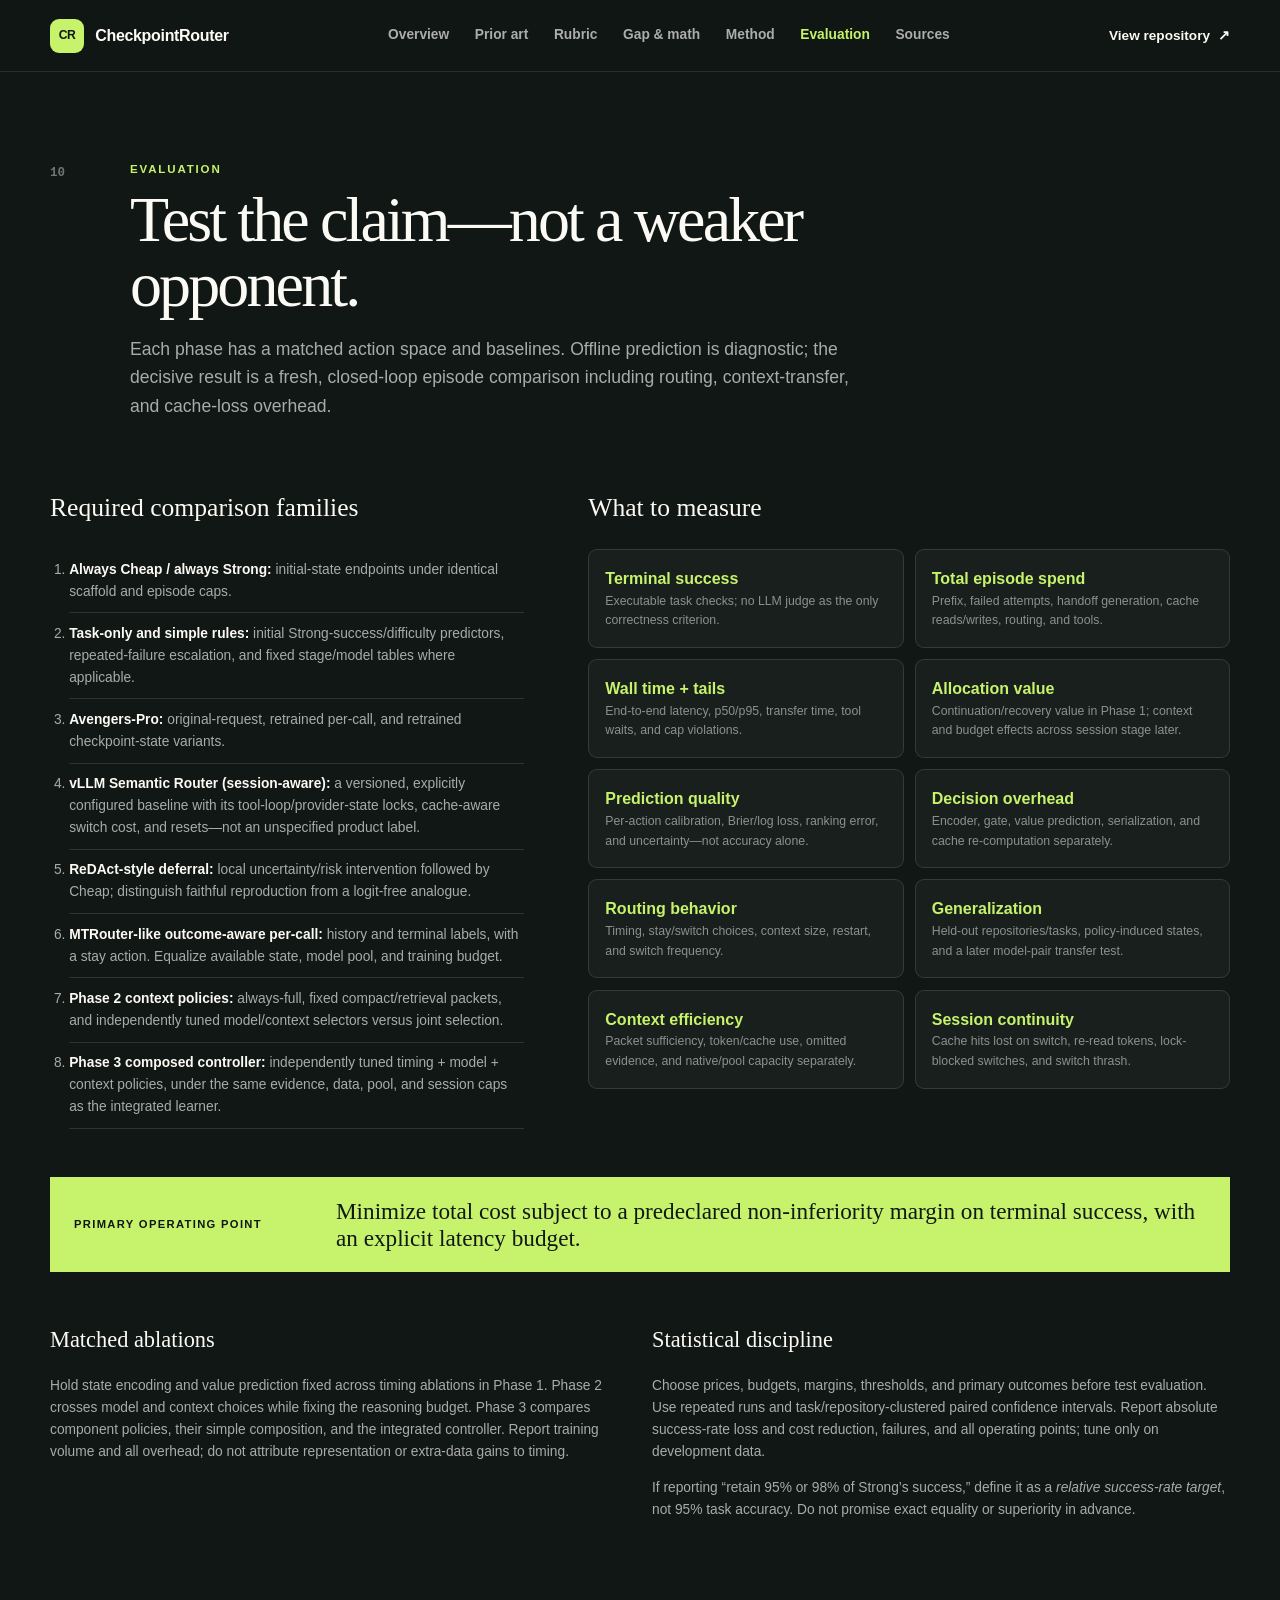
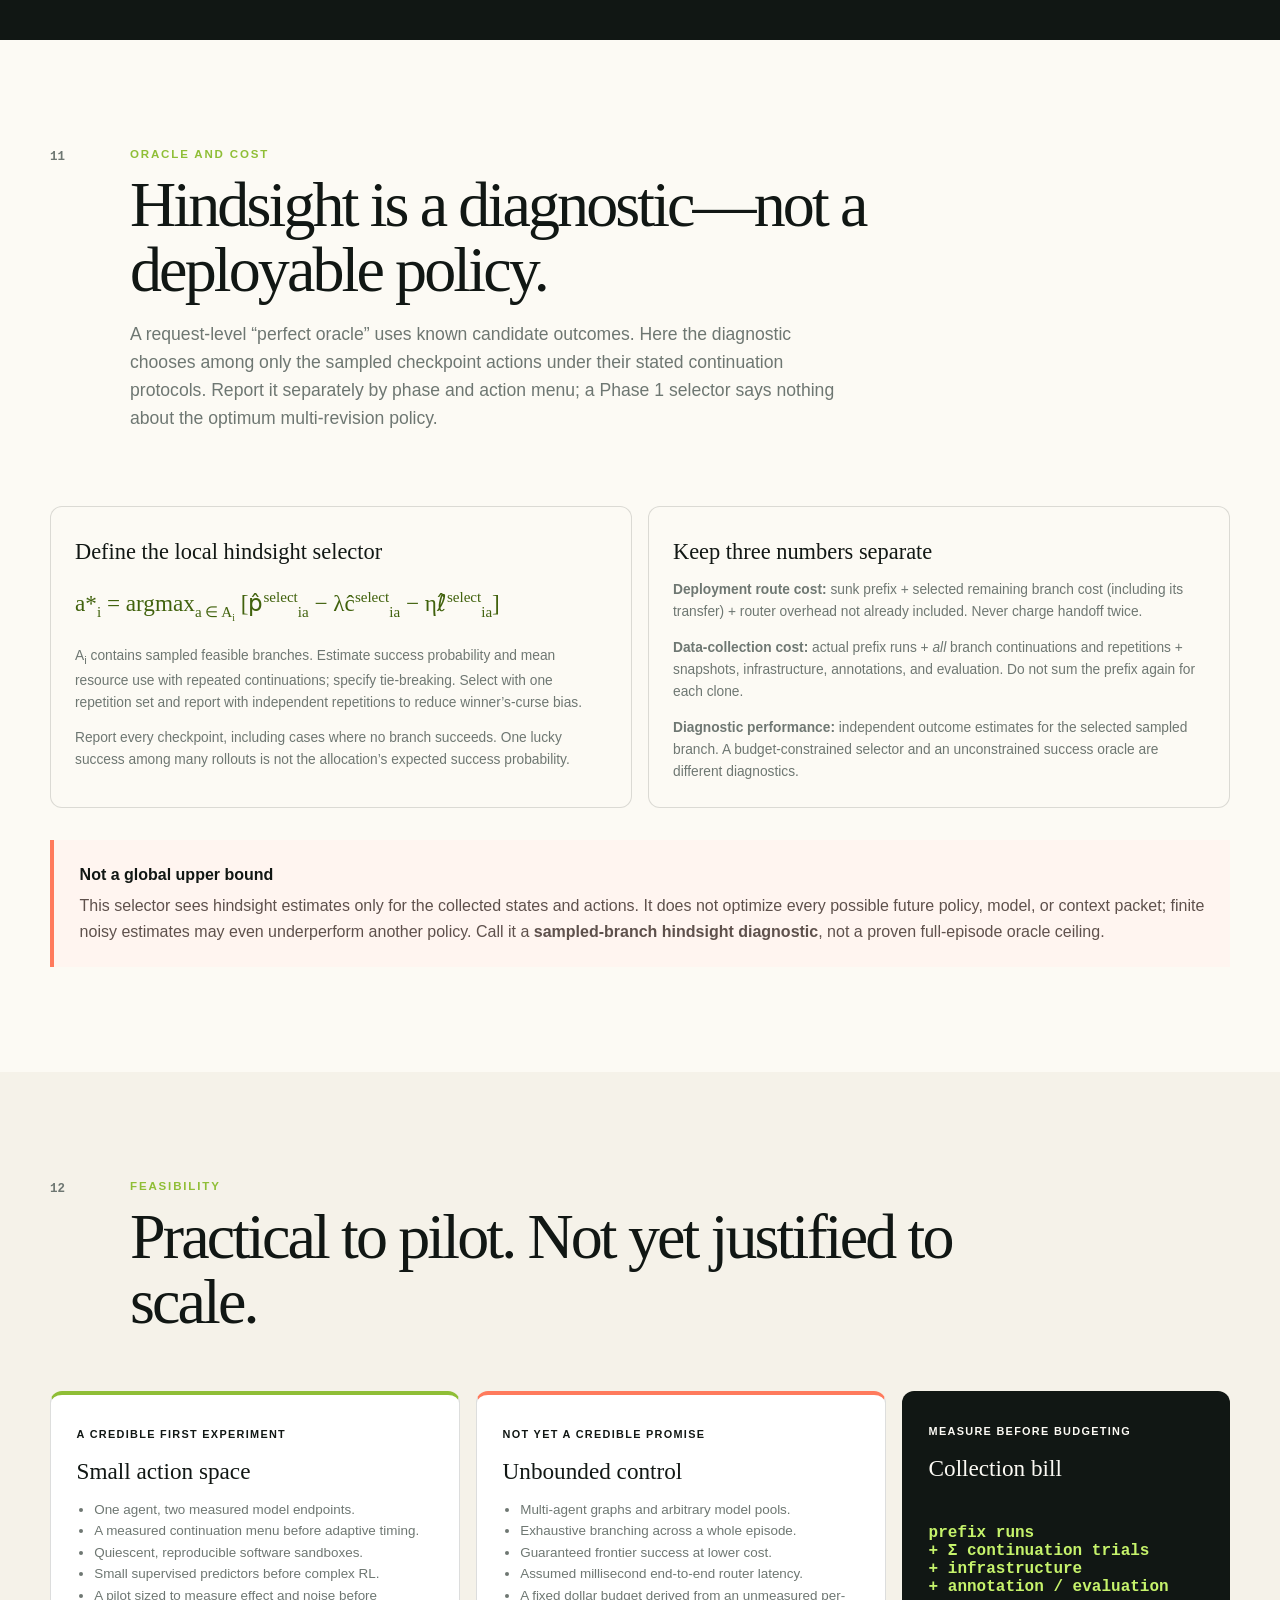
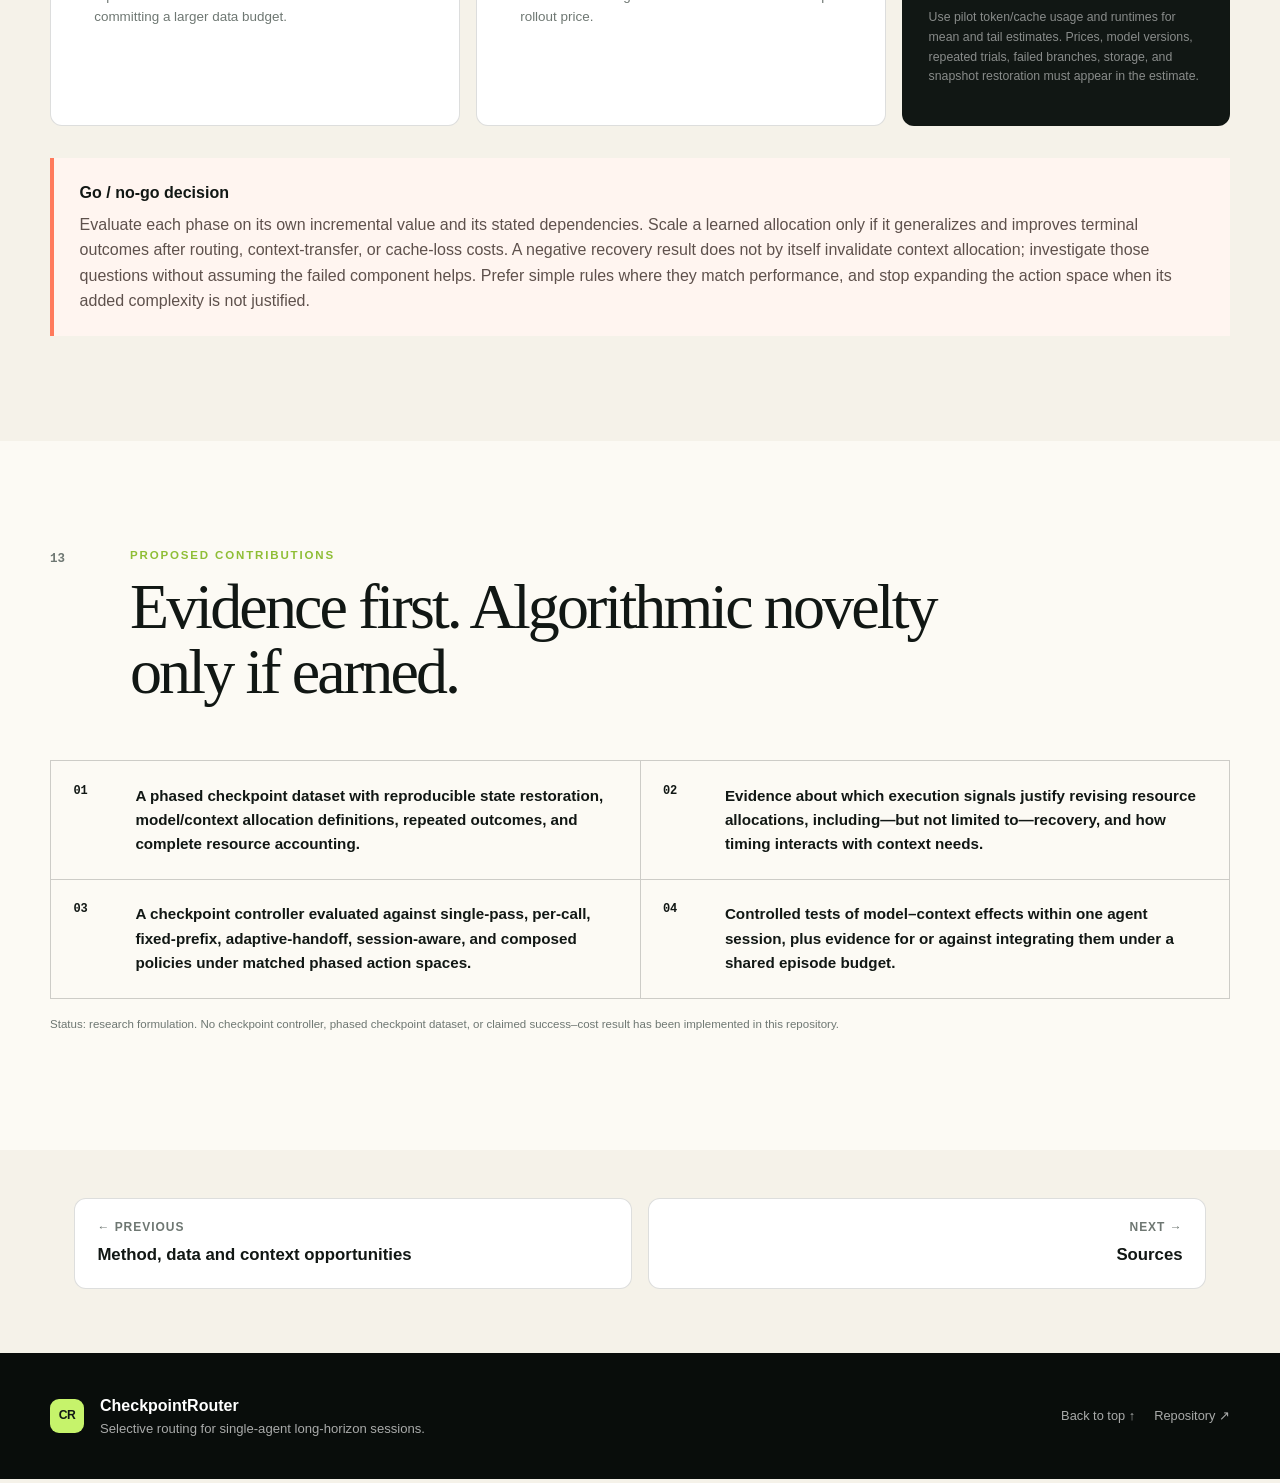
==== commit 2501de62: "Drop one-way escalation methods from the rubric and site TACIT-Switch, SWE-Router and Bayesian Self-" ====
--- a/docs/evaluation.html
+++ b/docs/evaluation.html
@@ -10,8 +10,8 @@
     <meta property="og:type" content="website" />
     <title>Evaluation and contributions — CheckpointRouter</title>
     <link rel="icon" href="assets/favicon.svg" type="image/svg+xml" />
-    <link rel="stylesheet" href="styles.css" />
-    <script src="app.js" defer></script>
+    <link rel="stylesheet" href="styles.css?v=3" />
+    <script src="app.js?v=3" defer></script>
   </head>
   <body>
     <a class="skip-link" href="#main">Skip to content</a>
@@ -46,8 +46,6 @@
               <li><b>Task-only and simple rules:</b> initial Strong-success/difficulty predictors, repeated-failure escalation, and fixed stage/model tables where applicable.</li>
               <li><b>Avengers-Pro:</b> original-request, retrained per-call, and retrained checkpoint-state variants.</li>
               <li><b>vLLM Semantic Router (session-aware):</b> a versioned, explicitly configured baseline with its tool-loop/provider-state locks, cache-aware switch cost, and resets—not an unspecified product label.</li>
-              <li><b>SWE-Router-like fixed prefix:</b> development-selected prefix length and continue/restart threshold.</li>
-              <li><b>TACIT-Switch-style handoff:</b> paired-rollout/teacher-interval supervision under matched tasks, with annotation cost disclosed.</li>
               <li><b>ReDAct-style deferral:</b> local uncertainty/risk intervention followed by Cheap; distinguish faithful reproduction from a logit-free analogue.</li>
               <li><b>MTRouter-like outcome-aware per-call:</b> history and terminal labels, with a stay action. Equalize available state, model pool, and training budget.</li>
               <li><b>Phase 2 context policies:</b> always-full, fixed compact/retrieval packets, and independently tuned model/context selectors versus joint selection.</li>
--- a/docs/styles.css
+++ b/docs/styles.css
@@ -572,3 +572,51 @@
 .glance-grid small { color: var(--muted); font-size: .88rem; }
 .glance-grid i { position: absolute; top: 1.2rem; right: 1.3rem; font-style: normal; color: var(--lime-dark); }
 @media (max-width: 860px) { .glance-novelty-grid, .glance-grid { grid-template-columns: 1fr; } .pager { grid-template-columns: 1fr; } .pager-next { text-align: left; } }
+.rubric-table { min-width: 1080px; }
+.rubric-table thead th { font-size: .58rem; padding: .7rem .15rem; }
+.rubric-table td { padding: .5rem .12rem; }
+.rubric-table tbody th[scope="row"] { width: 200px; }
+.rubric-table td.is-ours { white-space: normal; width: 64px; }
+.rubric-table td.is-ours .novel-badge { display: block; width: max-content; margin: .3rem auto 0; }
+.mk-q { color: #b42318; font-weight: 800; }
+.mk-note { display: block; margin-top: .15rem; font-size: .6rem; line-height: 1.2; color: var(--muted); }
+
+/* Rubric method sidebar */
+.method-btn { all: unset; cursor: pointer; display: inline-block; padding: .15rem .2rem; border-radius: 6px; border-bottom: 1px dashed rgba(252,250,244,.45); line-height: 1.25; }
+.method-btn:hover { background: rgba(255,255,255,.12); }
+.method-btn:focus-visible { outline: 2px solid var(--lime); outline-offset: 2px; }
+.rubric-table thead .is-ours .method-btn { border-bottom-color: rgba(17,23,20,.4); }
+.rubric-table thead .is-ours .method-btn:hover { background: rgba(17,23,20,.08); }
+.rubric-table thead th.is-selected { background: var(--lime); color: var(--ink); }
+.rubric-table thead th.is-selected .method-btn { border-bottom-color: transparent; }
+.rubric-table td.is-selected { background: rgba(198,243,107,.38) !important; }
+.method-scrim { position: fixed; inset: 0; z-index: 1100; background: rgba(17,23,20,.18); opacity: 0; transition: opacity .2s ease; }
+.method-scrim.is-open { opacity: 1; }
+.method-panel { position: fixed; top: 0; right: 0; bottom: 0; z-index: 1200; width: min(440px, 100vw); display: grid; grid-template-rows: auto 1fr auto; background: var(--paper-bright); border-left: 1px solid var(--line); box-shadow: var(--shadow); transform: translateX(100%); transition: transform .22s ease; outline: none; }
+.method-panel.is-open { transform: none; }
+.method-panel-head { display: flex; gap: 1rem; justify-content: space-between; align-items: flex-start; padding: 1.4rem 1.4rem 1rem; background: var(--ink); color: var(--paper-bright); }
+.method-panel-head .kicker { margin: 0 0 .35rem; color: var(--lime); }
+.method-panel-head h3 { margin: 0; font-size: 1.35rem; line-height: 1.2; }
+.method-panel-close { flex: none; width: 2.1rem; height: 2.1rem; border: 1px solid rgba(255,255,255,.25); border-radius: 999px; background: transparent; color: inherit; font-size: 1.3rem; line-height: 1; cursor: pointer; }
+.method-panel-close:hover { background: rgba(255,255,255,.1); }
+.method-panel-body { overflow-y: auto; padding: 1.1rem 1.4rem 1.4rem; font-size: .9rem; }
+.method-panel-body h4 { margin: 1.2rem 0 .4rem; font-size: .68rem; letter-spacing: .09em; text-transform: uppercase; color: var(--muted); }
+.method-panel-body p { margin: 0; color: var(--ink-soft); }
+.method-panel-body ul { margin: 0; padding-left: 1.1rem; color: var(--ink-soft); }
+.method-panel-body li { margin: .3rem 0; }
+.method-links { display: flex; flex-wrap: wrap; gap: .45rem; align-items: center; }
+.method-links a { padding: .3rem .7rem; border-radius: 999px; background: var(--ink); color: var(--lime); font-size: .78rem; font-weight: 700; text-decoration: none; }
+.method-tag { padding: .25rem .6rem; border-radius: 999px; border: 1px solid var(--line); color: var(--muted); font-size: .74rem; }
+.method-tag.is-code { border-color: var(--lime-dark); color: var(--ink-soft); background: rgba(198,243,107,.25); }
+.method-scores { display: grid; border: 1px solid var(--line); border-radius: 12px; overflow: hidden; }
+.method-score { display: grid; grid-template-columns: 2.3rem 1fr 1.6rem; align-items: center; gap: .4rem; padding: .38rem .7rem; border-bottom: 1px solid var(--line); font-size: .8rem; }
+.method-score:last-child { border-bottom: 0; }
+.method-score:nth-child(2n) { background: rgba(17,23,20,.025); }
+.method-score .mk { text-align: center; }
+.method-score-label { color: var(--ink-soft); }
+.method-panel-foot { display: flex; justify-content: space-between; padding: .8rem 1.4rem; border-top: 1px solid var(--line); }
+.method-panel-foot button { border: 1px solid var(--line); border-radius: 999px; background: white; padding: .4rem .9rem; font: inherit; font-size: .82rem; cursor: pointer; }
+.method-panel-foot button:hover { border-color: var(--ink); }
+@media (prefers-reduced-motion: reduce) { .method-panel, .method-scrim { transition: none; } }
+@media (min-width: 900px) { .method-scrim { display: none; } }
+@media print { .method-panel, .method-scrim { display: none !important; } }
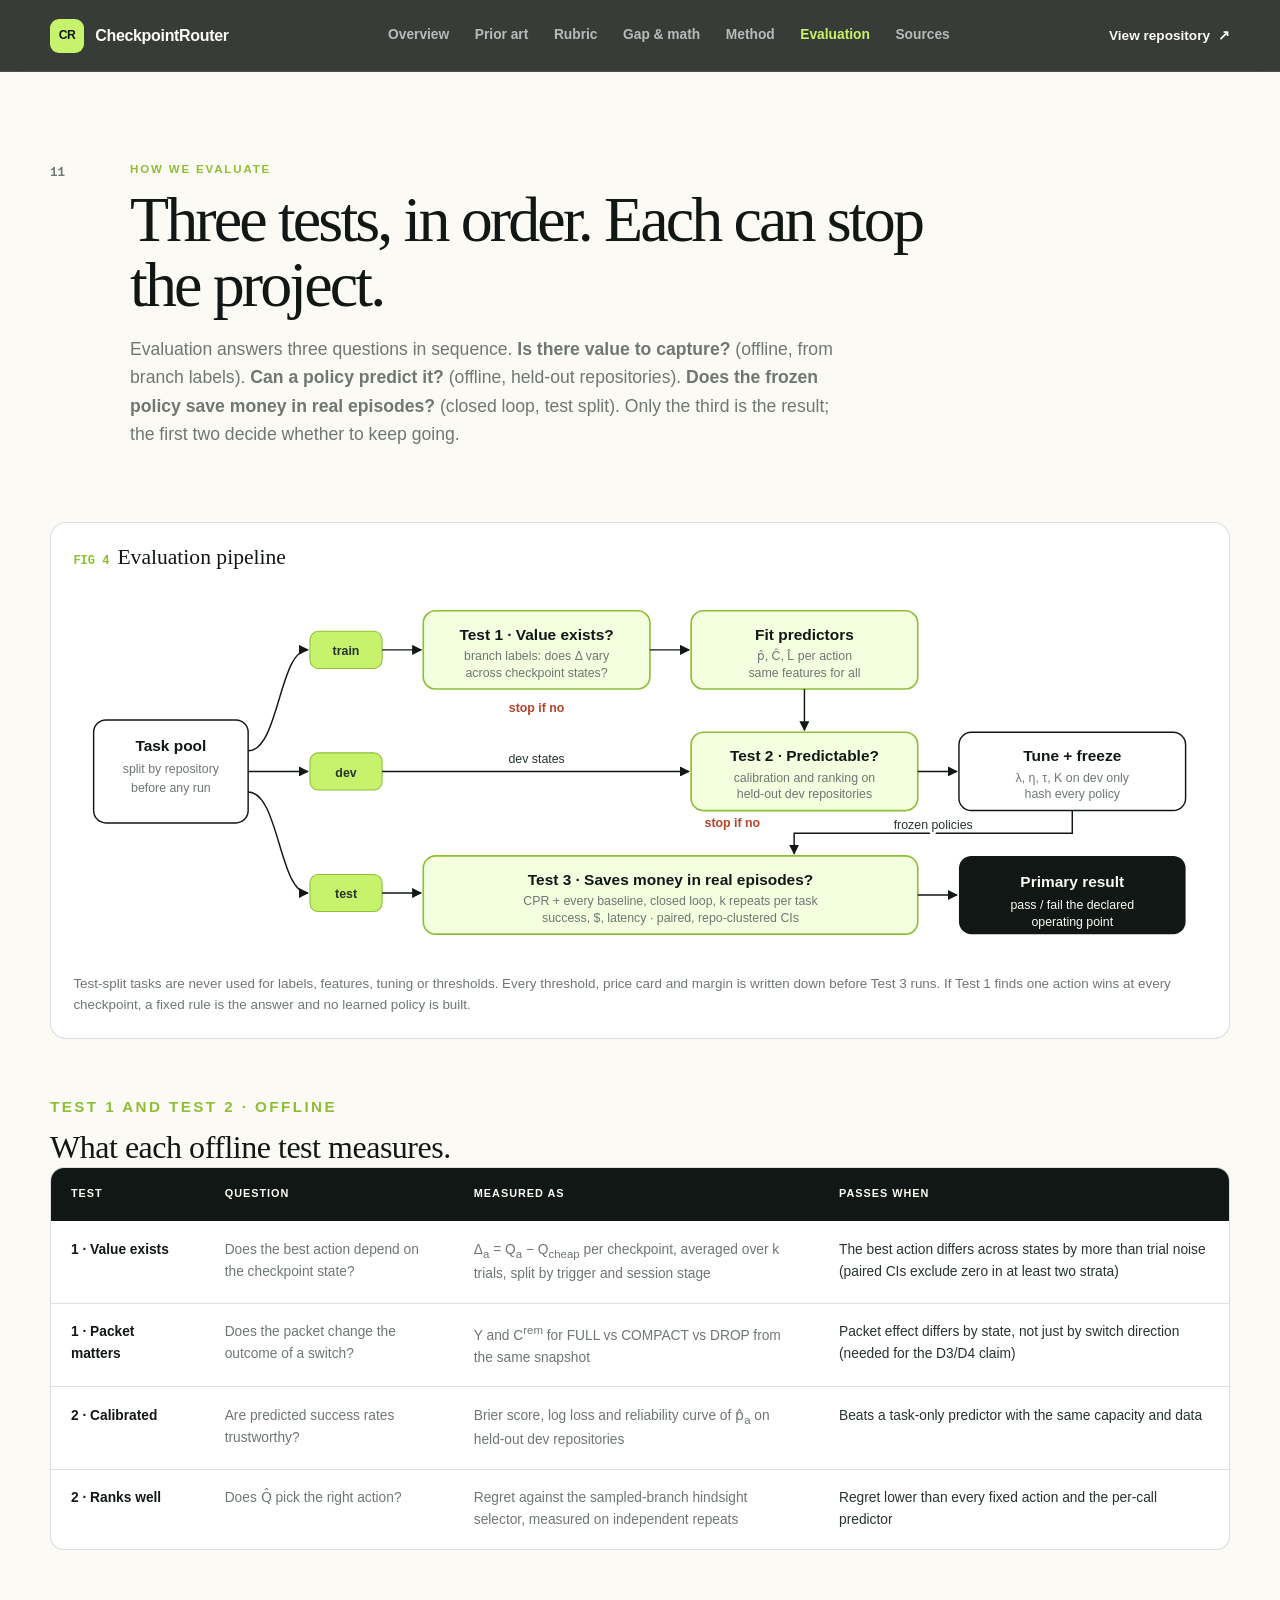
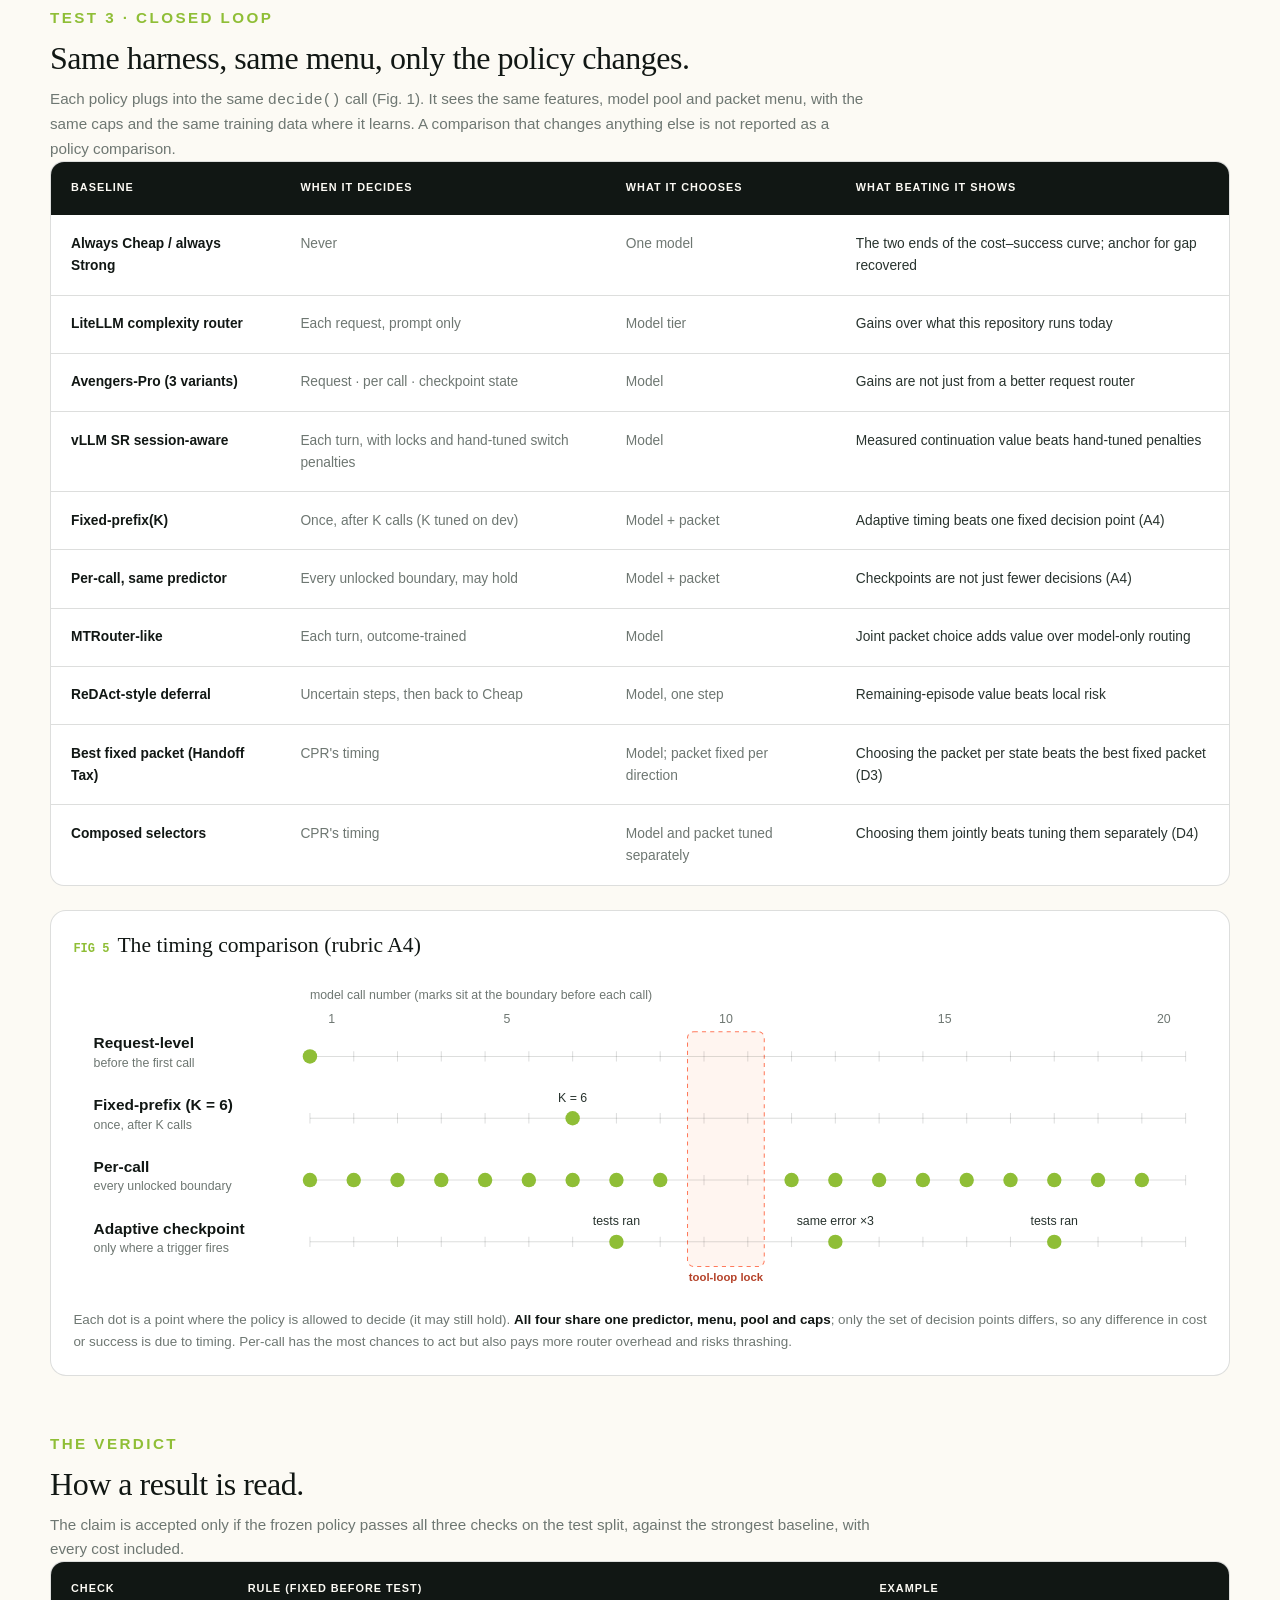
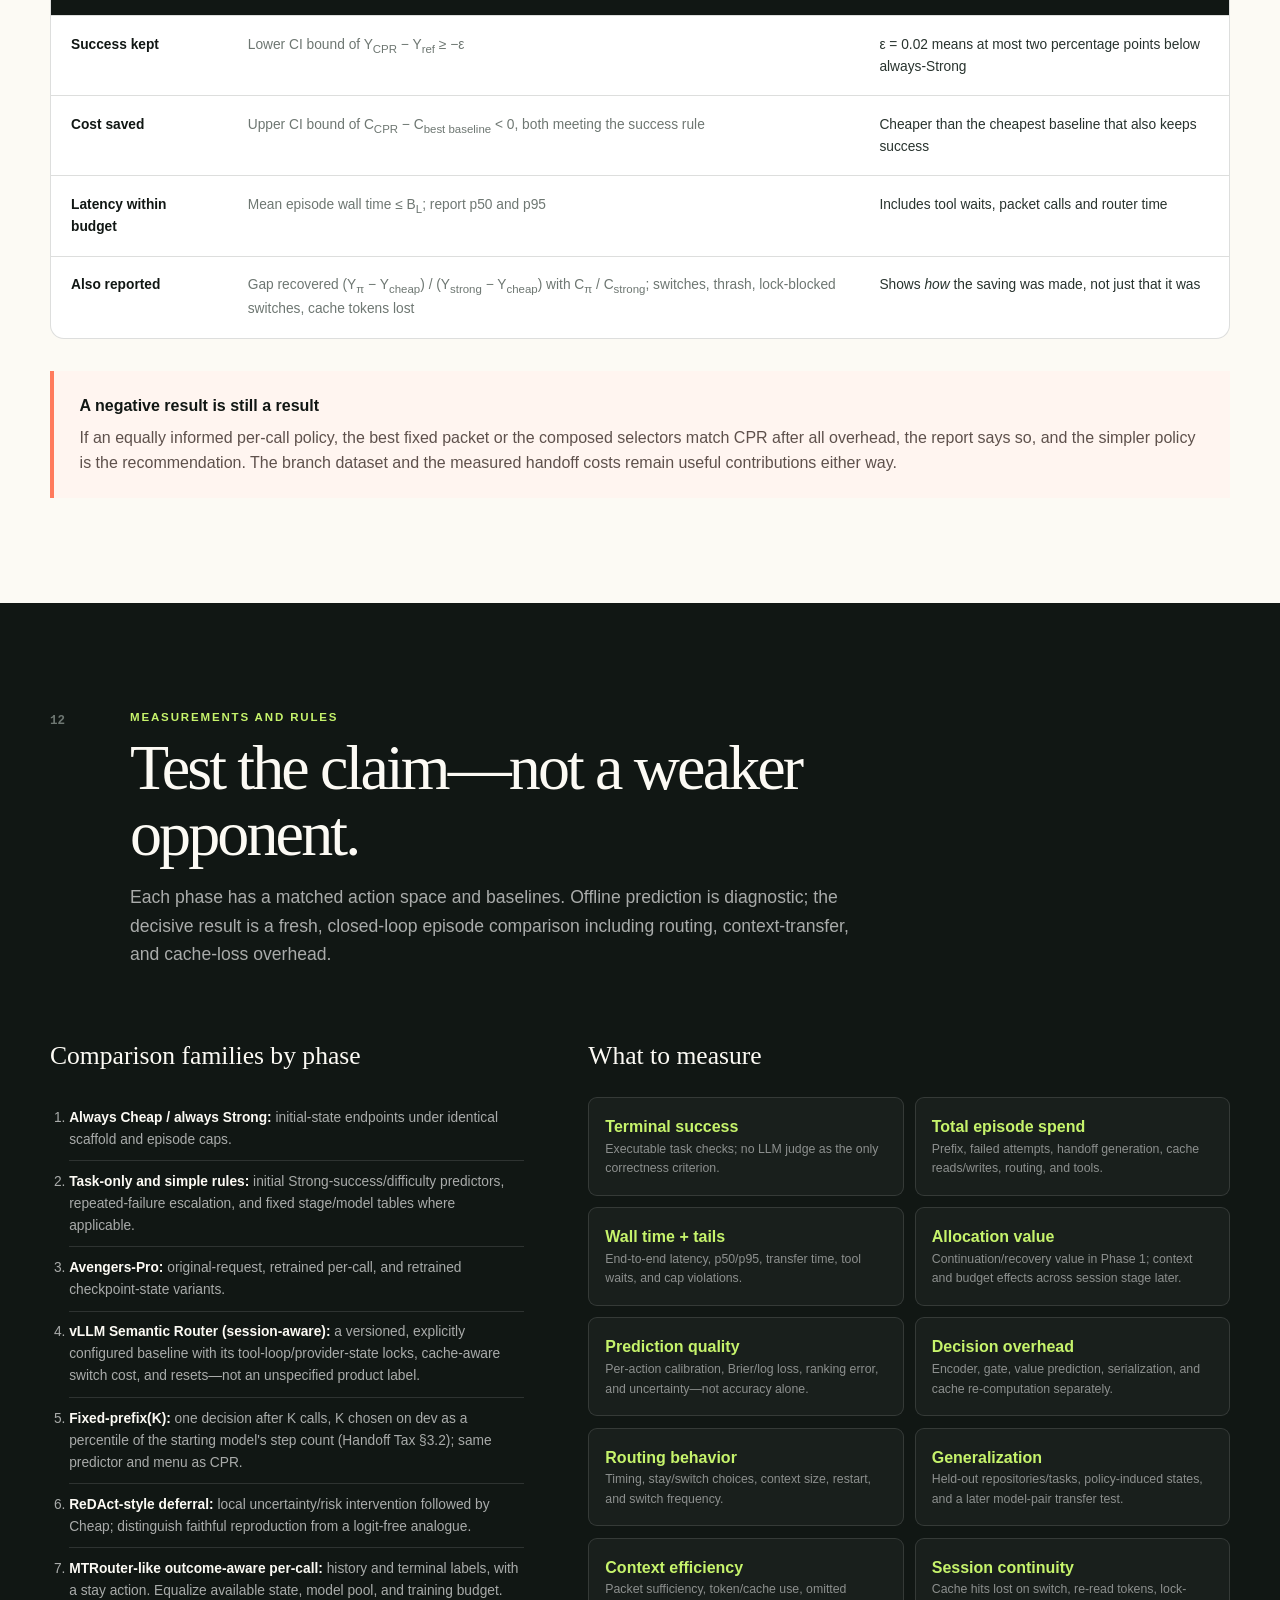
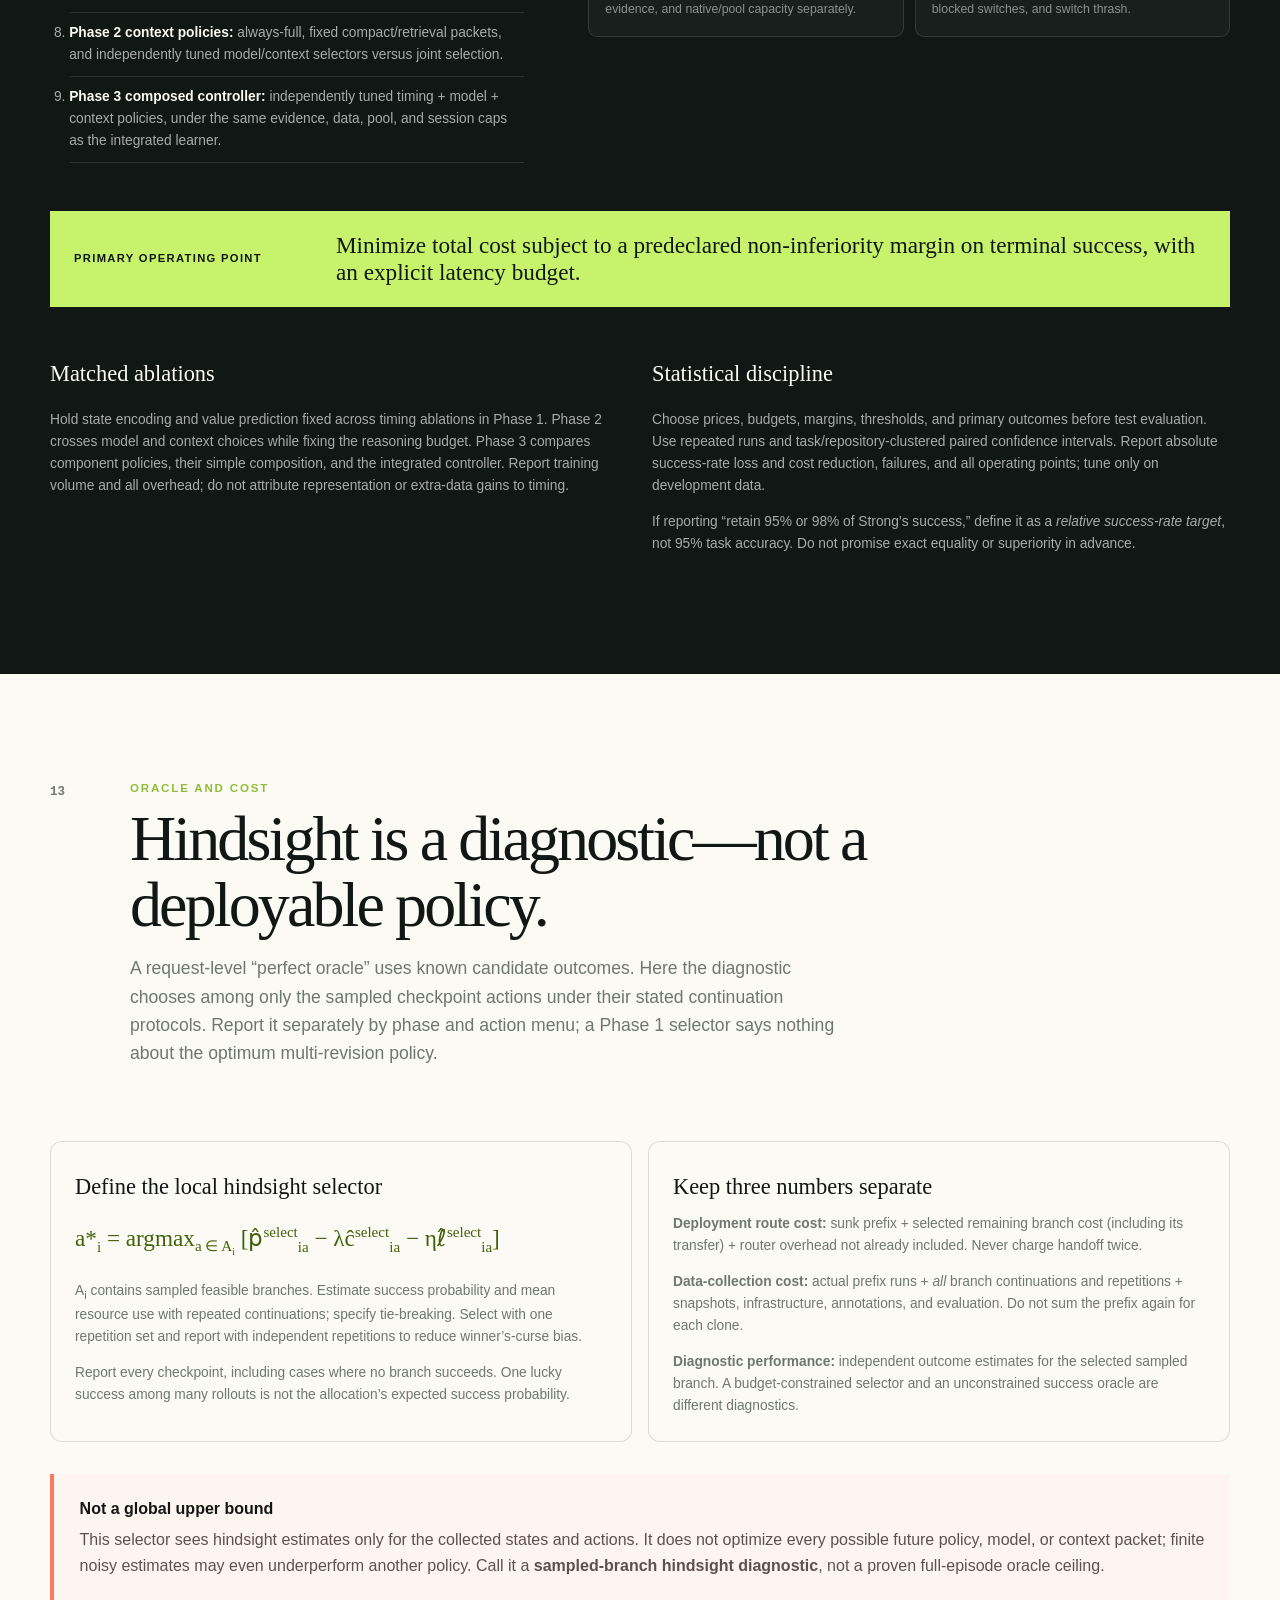
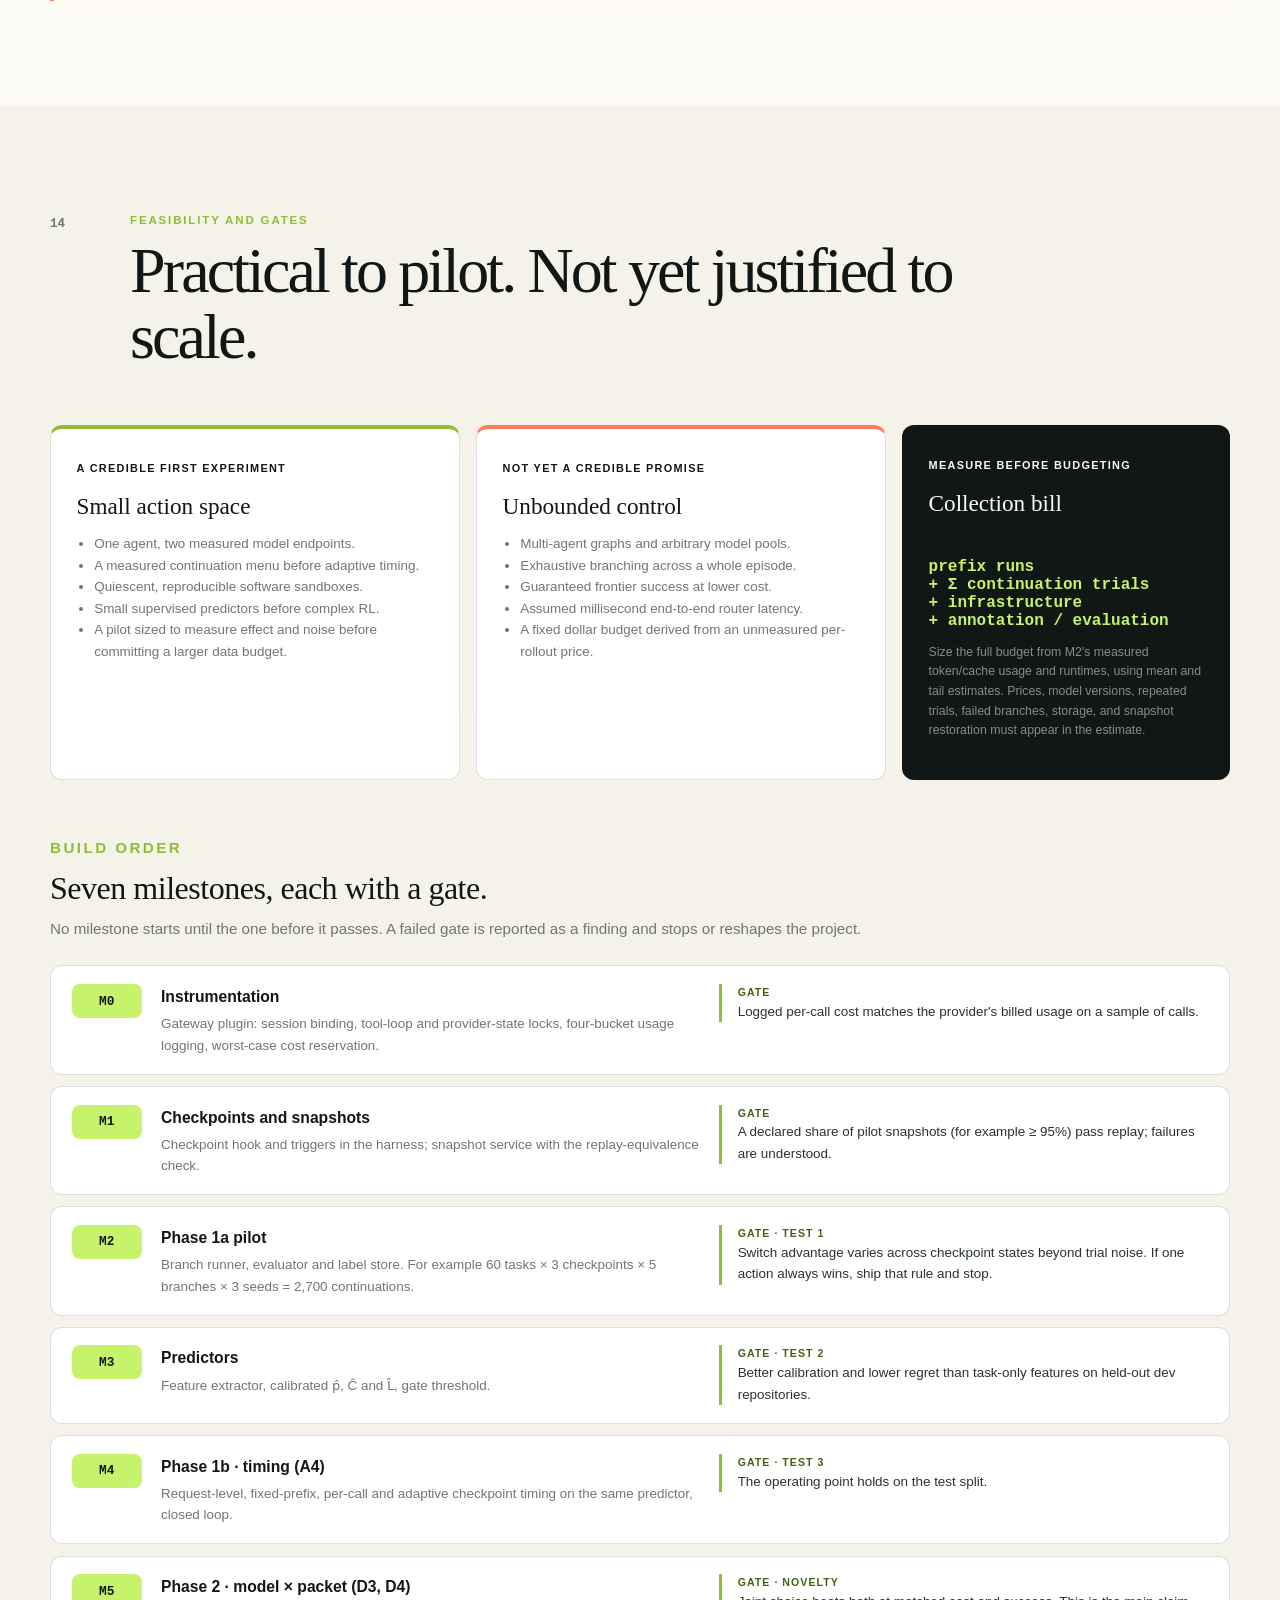
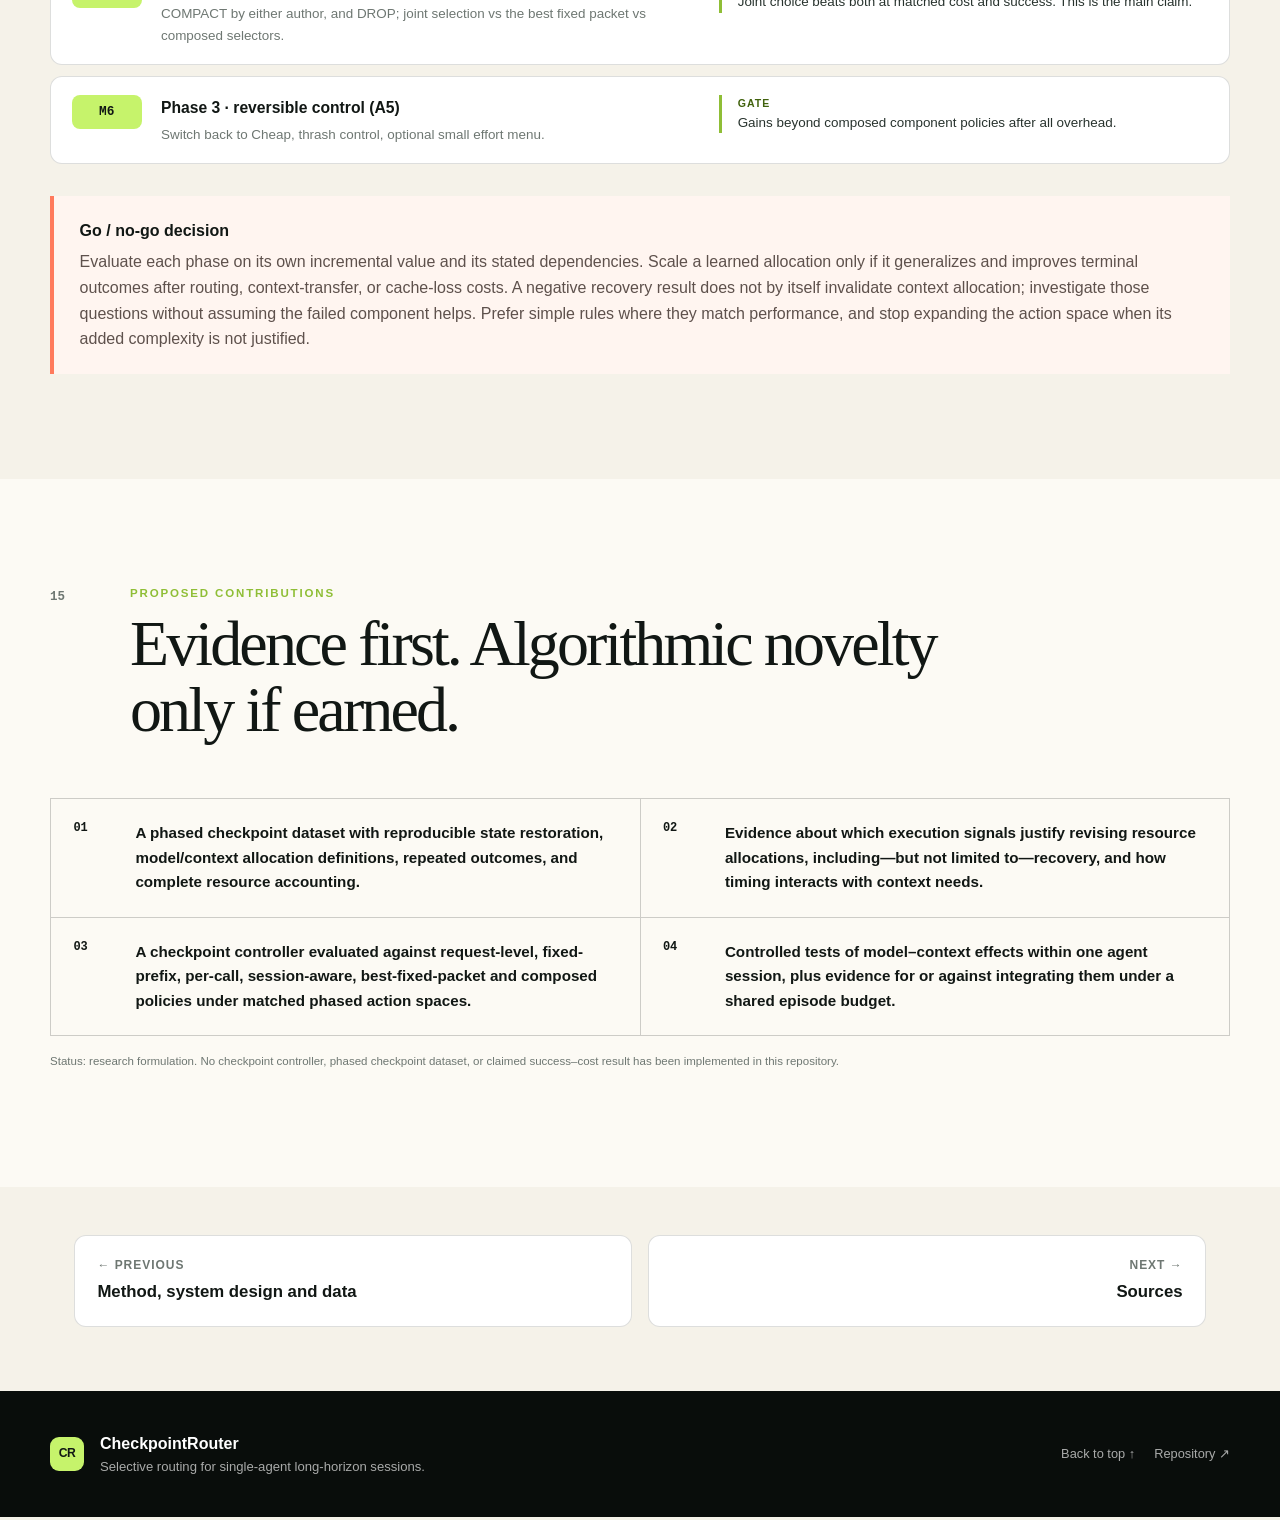
==== commit 4b116f0c: "Add system design and evaluation plan with diagrams Method page: architecture, component ownership, " ====
--- a/docs/evaluation.html
+++ b/docs/evaluation.html
@@ -8,9 +8,9 @@
     <meta property="og:title" content="CheckpointRouter — Long-Horizon Agent Routing" />
     <meta property="og:description" content="Selective model and context routing for a single long-horizon agent at meaningful execution checkpoints. Bounded experimental phases." />
     <meta property="og:type" content="website" />
-    <title>Evaluation and contributions — CheckpointRouter</title>
+    <title>Evaluation plan and contributions — CheckpointRouter</title>
     <link rel="icon" href="assets/favicon.svg" type="image/svg+xml" />
-    <link rel="stylesheet" href="styles.css?v=3" />
+    <link rel="stylesheet" href="styles.css?v=4" />
     <script src="app.js?v=3" defer></script>
   </head>
   <body>
@@ -34,18 +34,253 @@
     </header>
 
     <main id="main">
-      <section class="section page-first section-dark" id="evaluation">
-        <div class="section-heading reveal"><span class="section-number">10</span><div>
-          <p class="kicker">Evaluation</p><h2>Test the claim—not a weaker opponent.</h2>
+      <section class="section page-first section-light" id="how-we-evaluate">
+        <div class="section-heading reveal"><span class="section-number">11</span><div>
+          <p class="kicker">How we evaluate</p><h2>Three tests, in order. Each can stop the project.</h2>
+          <p class="section-intro">Evaluation answers three questions in sequence. <b>Is there value to capture?</b> (offline, from branch labels). <b>Can a policy predict it?</b> (offline, held-out repositories). <b>Does the frozen policy save money in real episodes?</b> (closed loop, test split). Only the third is the result; the first two decide whether to keep going.</p>
+        </div></div>
+
+        <figure class="diagram reveal" id="eval-pipeline">
+          <p class="diagram-title"><span>FIG 4</span>Evaluation pipeline</p>
+          <div class="diagram-scroll">
+          <svg viewBox="0 0 1100 360" role="img" aria-labelledby="f4t f4d">
+            <title id="f4t">Evaluation pipeline</title>
+            <desc id="f4d">Tasks are split by repository into train, dev and test before any run. Train produces branch labels; test 1 asks whether switch advantage varies by state. The trainer fits predictors on train; test 2 checks calibration and ranking on held-out dev repositories. Dev tunes lambda, eta and tau and freezes the policy. Test 3 runs CPR and all baselines closed-loop on the test split with k repeats each and reports the operating point with paired confidence intervals.</desc>
+            <defs><marker id="ah4" viewBox="0 0 10 10" refX="9" refY="5" markerWidth="7" markerHeight="7" orient="auto-start-reverse"><path d="M0 0L10 5L0 10z" fill="#111714"/></marker></defs>
+            <rect class="d-box" x="20" y="130" width="150" height="100" rx="12"/>
+            <text class="d-title" x="95" y="160">Task pool</text><text class="d-sub" x="95" y="182">split by repository</text><text class="d-sub" x="95" y="200">before any run</text>
+            <path class="d-arrow" d="M170 160 C200 160 200 62 228 62" marker-end="url(#ah4)"/>
+            <path class="d-arrow" d="M170 180 L228 180" marker-end="url(#ah4)"/>
+            <path class="d-arrow" d="M170 200 C200 200 200 298 228 298" marker-end="url(#ah4)"/>
+            <rect class="d-tag" x="230" y="44" width="70" height="36" rx="8"/><text class="d-small" x="265" y="67">train</text>
+            <rect class="d-tag" x="230" y="162" width="70" height="36" rx="8"/><text class="d-small" x="265" y="185">dev</text>
+            <rect class="d-tag" x="230" y="280" width="70" height="36" rx="8"/><text class="d-small" x="265" y="303">test</text>
+
+            <rect class="d-new" x="340" y="24" width="220" height="76" rx="12"/>
+            <text class="d-title" x="450" y="52">Test 1 · Value exists?</text><text class="d-sub" x="450" y="72">branch labels: does Δ vary</text><text class="d-sub" x="450" y="88">across checkpoint states?</text>
+            <rect class="d-new" x="600" y="24" width="220" height="76" rx="12"/>
+            <text class="d-title" x="710" y="52">Fit predictors</text><text class="d-sub" x="710" y="72">p̂, Ĉ, L̂ per action</text><text class="d-sub" x="710" y="88">same features for all</text>
+            <rect class="d-new" x="600" y="142" width="220" height="76" rx="12"/>
+            <text class="d-title" x="710" y="170">Test 2 · Predictable?</text><text class="d-sub" x="710" y="190">calibration and ranking on</text><text class="d-sub" x="710" y="206">held-out dev repositories</text>
+            <rect class="d-box" x="860" y="142" width="220" height="76" rx="12"/>
+            <text class="d-title" x="970" y="170">Tune + freeze</text><text class="d-sub" x="970" y="190">λ, η, τ, K on dev only</text><text class="d-sub" x="970" y="206">hash every policy</text>
+            <rect class="d-new" x="340" y="262" width="480" height="76" rx="12"/>
+            <text class="d-title" x="580" y="290">Test 3 · Saves money in real episodes?</text><text class="d-sub" x="580" y="310">CPR + every baseline, closed loop, k repeats per task</text><text class="d-sub" x="580" y="326">success, $, latency · paired, repo-clustered CIs</text>
+            <rect class="d-ink" x="860" y="262" width="220" height="76" rx="12"/>
+            <text class="d-title d-on-ink" x="970" y="292">Primary result</text><text class="d-sub d-on-ink" x="970" y="314">pass / fail the declared</text><text class="d-sub d-on-ink" x="970" y="330">operating point</text>
+
+            <line class="d-arrow" x1="300" y1="62" x2="338" y2="62" marker-end="url(#ah4)"/>
+            <line class="d-arrow" x1="560" y1="62" x2="598" y2="62" marker-end="url(#ah4)"/>
+            <line class="d-arrow" x1="710" y1="100" x2="710" y2="140" marker-end="url(#ah4)"/>
+            <line class="d-arrow" x1="300" y1="180" x2="598" y2="180" marker-end="url(#ah4)"/>
+            <text class="d-label" x="450" y="172">dev states</text>
+            <line class="d-arrow" x1="820" y1="180" x2="858" y2="180" marker-end="url(#ah4)"/>
+            <path class="d-arrow" d="M970 218 L970 240 L700 240 L700 260" marker-end="url(#ah4)"/>
+            <text class="d-label" x="835" y="236">frozen policies</text>
+            <line class="d-arrow" x1="300" y1="298" x2="338" y2="298" marker-end="url(#ah4)"/>
+            <line class="d-arrow" x1="820" y1="300" x2="858" y2="300" marker-end="url(#ah4)"/>
+            <text class="d-label d-coral" x="450" y="122">stop if no</text>
+            <text class="d-label d-coral" x="640" y="234">stop if no</text>
+          </svg>
+          </div>
+          <figcaption>Test-split tasks are never used for labels, features, tuning or thresholds. Every threshold, price card and margin is written down before Test 3 runs. If Test 1 finds one action wins at every checkpoint, a fixed rule is the answer and no learned policy is built.</figcaption>
+        </figure>
+
+        <div class="sub-heading reveal"><p class="kicker">Test 1 and Test 2 · offline</p><h3>What each offline test measures.</h3></div>
+        <div class="table-wrap reveal"><table class="research-table is-compact">
+          <thead><tr><th scope="col">Test</th><th scope="col">Question</th><th scope="col">Measured as</th><th scope="col">Passes when</th></tr></thead>
+          <tbody>
+            <tr><th scope="row">1 · Value exists</th><td>Does the best action depend on the checkpoint state?</td><td>Δ<sub>a</sub> = Q<sub>a</sub> − Q<sub>cheap</sub> per checkpoint, averaged over k trials, split by trigger and session stage</td><td>The best action differs across states by more than trial noise (paired CIs exclude zero in at least two strata)</td></tr>
+            <tr><th scope="row">1 · Packet matters</th><td>Does the packet change the outcome of a switch?</td><td>Y and C<sup>rem</sup> for FULL vs COMPACT vs DROP from the same snapshot</td><td>Packet effect differs by state, not just by switch direction (needed for the D3/D4 claim)</td></tr>
+            <tr><th scope="row">2 · Calibrated</th><td>Are predicted success rates trustworthy?</td><td>Brier score, log loss and reliability curve of p̂<sub>a</sub> on held-out dev repositories</td><td>Beats a task-only predictor with the same capacity and data</td></tr>
+            <tr><th scope="row">2 · Ranks well</th><td>Does Q̂ pick the right action?</td><td>Regret against the sampled-branch hindsight selector, measured on independent repeats</td><td>Regret lower than every fixed action and the per-call predictor</td></tr>
+          </tbody>
+        </table></div>
+
+        <div class="sub-heading reveal"><p class="kicker">Test 3 · closed loop</p><h3>Same harness, same menu, only the policy changes.</h3>
+          <p>Each policy plugs into the same <code>decide()</code> call (Fig. 1). It sees the same features, model pool and packet menu, with the same caps and the same training data where it learns. A comparison that changes anything else is not reported as a policy comparison.</p></div>
+        <div class="table-wrap reveal"><table class="research-table is-compact">
+          <thead><tr><th scope="col">Baseline</th><th scope="col">When it decides</th><th scope="col">What it chooses</th><th scope="col">What beating it shows</th></tr></thead>
+          <tbody>
+            <tr><th scope="row">Always Cheap / always Strong</th><td>Never</td><td>One model</td><td>The two ends of the cost–success curve; anchor for gap recovered</td></tr>
+            <tr><th scope="row">LiteLLM complexity router</th><td>Each request, prompt only</td><td>Model tier</td><td>Gains over what this repository runs today</td></tr>
+            <tr><th scope="row">Avengers-Pro (3 variants)</th><td>Request · per call · checkpoint state</td><td>Model</td><td>Gains are not just from a better request router</td></tr>
+            <tr><th scope="row">vLLM SR session-aware</th><td>Each turn, with locks and hand-tuned switch penalties</td><td>Model</td><td>Measured continuation value beats hand-tuned penalties</td></tr>
+            <tr><th scope="row">Fixed-prefix(K)</th><td>Once, after K calls (K tuned on dev)</td><td>Model + packet</td><td>Adaptive timing beats one fixed decision point (A4)</td></tr>
+            <tr><th scope="row">Per-call, same predictor</th><td>Every unlocked boundary, may hold</td><td>Model + packet</td><td>Checkpoints are not just fewer decisions (A4)</td></tr>
+            <tr><th scope="row">MTRouter-like</th><td>Each turn, outcome-trained</td><td>Model</td><td>Joint packet choice adds value over model-only routing</td></tr>
+            <tr><th scope="row">ReDAct-style deferral</th><td>Uncertain steps, then back to Cheap</td><td>Model, one step</td><td>Remaining-episode value beats local risk</td></tr>
+            <tr><th scope="row">Best fixed packet (Handoff Tax)</th><td>CPR's timing</td><td>Model; packet fixed per direction</td><td>Choosing the packet per state beats the best fixed packet (D3)</td></tr>
+            <tr><th scope="row">Composed selectors</th><td>CPR's timing</td><td>Model and packet tuned separately</td><td>Choosing them jointly beats tuning them separately (D4)</td></tr>
+          </tbody>
+        </table></div>
+
+        <figure class="diagram reveal" id="timing">
+          <p class="diagram-title"><span>FIG 5</span>The timing comparison (rubric A4)</p>
+          <div class="diagram-scroll">
+          <svg viewBox="0 0 1100 310" role="img" aria-labelledby="f5t f5d">
+            <title id="f5t">Where each timing policy may decide, on one example episode</title>
+            <desc id="f5d">One episode of 20 model calls. Request-level decides only before call 1. Fixed-prefix decides once after call K equals 6. Per-call may decide at every unlocked boundary; boundaries 9 and 10 are locked by a tool loop. Adaptive checkpoint decides only where a trigger fires: a test result at call 7, an error repeat at call 12 and a test result at call 17. All four share the same predictor, menu and caps.</desc>
+            <text class="d-sub d-left" x="230" y="24">model call number (marks sit at the boundary before each call)</text>
+            <rect x="596.5" y="56" width="74.5" height="228" rx="6" fill="#fff5f0" stroke="#ff7a5c" stroke-dasharray="4 4"/>
+            <text class="d-coral" x="633.8" y="298" text-anchor="middle" font-size="11">tool-loop lock</text>
+            <g id="t-rows">
+              <text class="d-title d-left" x="20" y="72">Request-level</text><text class="d-sub d-left" x="20" y="90">before the first call</text>
+              <text class="d-title d-left" x="20" y="132">Fixed-prefix (K = 6)</text><text class="d-sub d-left" x="20" y="150">once, after K calls</text>
+              <text class="d-title d-left" x="20" y="192">Per-call</text><text class="d-sub d-left" x="20" y="210">every unlocked boundary</text>
+              <text class="d-title d-left" x="20" y="252">Adaptive checkpoint</text><text class="d-sub d-left" x="20" y="270">only where a trigger fires</text>
+              <line class="d-grid" x1="230" y1="80" x2="1080" y2="80"/>
+              <line class="d-grid" x1="230.0" y1="75" x2="230.0" y2="85"/>
+              <line class="d-grid" x1="272.5" y1="75" x2="272.5" y2="85"/>
+              <line class="d-grid" x1="315.0" y1="75" x2="315.0" y2="85"/>
+              <line class="d-grid" x1="357.5" y1="75" x2="357.5" y2="85"/>
+              <line class="d-grid" x1="400.0" y1="75" x2="400.0" y2="85"/>
+              <line class="d-grid" x1="442.5" y1="75" x2="442.5" y2="85"/>
+              <line class="d-grid" x1="485.0" y1="75" x2="485.0" y2="85"/>
+              <line class="d-grid" x1="527.5" y1="75" x2="527.5" y2="85"/>
+              <line class="d-grid" x1="570.0" y1="75" x2="570.0" y2="85"/>
+              <line class="d-grid" x1="612.5" y1="75" x2="612.5" y2="85"/>
+              <line class="d-grid" x1="655.0" y1="75" x2="655.0" y2="85"/>
+              <line class="d-grid" x1="697.5" y1="75" x2="697.5" y2="85"/>
+              <line class="d-grid" x1="740.0" y1="75" x2="740.0" y2="85"/>
+              <line class="d-grid" x1="782.5" y1="75" x2="782.5" y2="85"/>
+              <line class="d-grid" x1="825.0" y1="75" x2="825.0" y2="85"/>
+              <line class="d-grid" x1="867.5" y1="75" x2="867.5" y2="85"/>
+              <line class="d-grid" x1="910.0" y1="75" x2="910.0" y2="85"/>
+              <line class="d-grid" x1="952.5" y1="75" x2="952.5" y2="85"/>
+              <line class="d-grid" x1="995.0" y1="75" x2="995.0" y2="85"/>
+              <line class="d-grid" x1="1037.5" y1="75" x2="1037.5" y2="85"/>
+              <line class="d-grid" x1="1080.0" y1="75" x2="1080.0" y2="85"/>
+              <circle class="d-dot" cx="230.0" cy="80" r="7"><title>may decide at boundary 0</title></circle>
+              <line class="d-grid" x1="230" y1="140" x2="1080" y2="140"/>
+              <line class="d-grid" x1="230.0" y1="135" x2="230.0" y2="145"/>
+              <line class="d-grid" x1="272.5" y1="135" x2="272.5" y2="145"/>
+              <line class="d-grid" x1="315.0" y1="135" x2="315.0" y2="145"/>
+              <line class="d-grid" x1="357.5" y1="135" x2="357.5" y2="145"/>
+              <line class="d-grid" x1="400.0" y1="135" x2="400.0" y2="145"/>
+              <line class="d-grid" x1="442.5" y1="135" x2="442.5" y2="145"/>
+              <line class="d-grid" x1="485.0" y1="135" x2="485.0" y2="145"/>
+              <line class="d-grid" x1="527.5" y1="135" x2="527.5" y2="145"/>
+              <line class="d-grid" x1="570.0" y1="135" x2="570.0" y2="145"/>
+              <line class="d-grid" x1="612.5" y1="135" x2="612.5" y2="145"/>
+              <line class="d-grid" x1="655.0" y1="135" x2="655.0" y2="145"/>
+              <line class="d-grid" x1="697.5" y1="135" x2="697.5" y2="145"/>
+              <line class="d-grid" x1="740.0" y1="135" x2="740.0" y2="145"/>
+              <line class="d-grid" x1="782.5" y1="135" x2="782.5" y2="145"/>
+              <line class="d-grid" x1="825.0" y1="135" x2="825.0" y2="145"/>
+              <line class="d-grid" x1="867.5" y1="135" x2="867.5" y2="145"/>
+              <line class="d-grid" x1="910.0" y1="135" x2="910.0" y2="145"/>
+              <line class="d-grid" x1="952.5" y1="135" x2="952.5" y2="145"/>
+              <line class="d-grid" x1="995.0" y1="135" x2="995.0" y2="145"/>
+              <line class="d-grid" x1="1037.5" y1="135" x2="1037.5" y2="145"/>
+              <line class="d-grid" x1="1080.0" y1="135" x2="1080.0" y2="145"/>
+              <circle class="d-dot" cx="485.0" cy="140" r="7"><title>may decide at boundary 6</title></circle>
+              <line class="d-grid" x1="230" y1="200" x2="1080" y2="200"/>
+              <line class="d-grid" x1="230.0" y1="195" x2="230.0" y2="205"/>
+              <line class="d-grid" x1="272.5" y1="195" x2="272.5" y2="205"/>
+              <line class="d-grid" x1="315.0" y1="195" x2="315.0" y2="205"/>
+              <line class="d-grid" x1="357.5" y1="195" x2="357.5" y2="205"/>
+              <line class="d-grid" x1="400.0" y1="195" x2="400.0" y2="205"/>
+              <line class="d-grid" x1="442.5" y1="195" x2="442.5" y2="205"/>
+              <line class="d-grid" x1="485.0" y1="195" x2="485.0" y2="205"/>
+              <line class="d-grid" x1="527.5" y1="195" x2="527.5" y2="205"/>
+              <line class="d-grid" x1="570.0" y1="195" x2="570.0" y2="205"/>
+              <line class="d-grid" x1="612.5" y1="195" x2="612.5" y2="205"/>
+              <line class="d-grid" x1="655.0" y1="195" x2="655.0" y2="205"/>
+              <line class="d-grid" x1="697.5" y1="195" x2="697.5" y2="205"/>
+              <line class="d-grid" x1="740.0" y1="195" x2="740.0" y2="205"/>
+              <line class="d-grid" x1="782.5" y1="195" x2="782.5" y2="205"/>
+              <line class="d-grid" x1="825.0" y1="195" x2="825.0" y2="205"/>
+              <line class="d-grid" x1="867.5" y1="195" x2="867.5" y2="205"/>
+              <line class="d-grid" x1="910.0" y1="195" x2="910.0" y2="205"/>
+              <line class="d-grid" x1="952.5" y1="195" x2="952.5" y2="205"/>
+              <line class="d-grid" x1="995.0" y1="195" x2="995.0" y2="205"/>
+              <line class="d-grid" x1="1037.5" y1="195" x2="1037.5" y2="205"/>
+              <line class="d-grid" x1="1080.0" y1="195" x2="1080.0" y2="205"/>
+              <circle class="d-dot" cx="230.0" cy="200" r="7"><title>may decide at boundary 0</title></circle>
+              <circle class="d-dot" cx="272.5" cy="200" r="7"><title>may decide at boundary 1</title></circle>
+              <circle class="d-dot" cx="315.0" cy="200" r="7"><title>may decide at boundary 2</title></circle>
+              <circle class="d-dot" cx="357.5" cy="200" r="7"><title>may decide at boundary 3</title></circle>
+              <circle class="d-dot" cx="400.0" cy="200" r="7"><title>may decide at boundary 4</title></circle>
+              <circle class="d-dot" cx="442.5" cy="200" r="7"><title>may decide at boundary 5</title></circle>
+              <circle class="d-dot" cx="485.0" cy="200" r="7"><title>may decide at boundary 6</title></circle>
+              <circle class="d-dot" cx="527.5" cy="200" r="7"><title>may decide at boundary 7</title></circle>
+              <circle class="d-dot" cx="570.0" cy="200" r="7"><title>may decide at boundary 8</title></circle>
+              <circle class="d-dot" cx="697.5" cy="200" r="7"><title>may decide at boundary 11</title></circle>
+              <circle class="d-dot" cx="740.0" cy="200" r="7"><title>may decide at boundary 12</title></circle>
+              <circle class="d-dot" cx="782.5" cy="200" r="7"><title>may decide at boundary 13</title></circle>
+              <circle class="d-dot" cx="825.0" cy="200" r="7"><title>may decide at boundary 14</title></circle>
+              <circle class="d-dot" cx="867.5" cy="200" r="7"><title>may decide at boundary 15</title></circle>
+              <circle class="d-dot" cx="910.0" cy="200" r="7"><title>may decide at boundary 16</title></circle>
+              <circle class="d-dot" cx="952.5" cy="200" r="7"><title>may decide at boundary 17</title></circle>
+              <circle class="d-dot" cx="995.0" cy="200" r="7"><title>may decide at boundary 18</title></circle>
+              <circle class="d-dot" cx="1037.5" cy="200" r="7"><title>may decide at boundary 19</title></circle>
+              <line class="d-grid" x1="230" y1="260" x2="1080" y2="260"/>
+              <line class="d-grid" x1="230.0" y1="255" x2="230.0" y2="265"/>
+              <line class="d-grid" x1="272.5" y1="255" x2="272.5" y2="265"/>
+              <line class="d-grid" x1="315.0" y1="255" x2="315.0" y2="265"/>
+              <line class="d-grid" x1="357.5" y1="255" x2="357.5" y2="265"/>
+              <line class="d-grid" x1="400.0" y1="255" x2="400.0" y2="265"/>
+              <line class="d-grid" x1="442.5" y1="255" x2="442.5" y2="265"/>
+              <line class="d-grid" x1="485.0" y1="255" x2="485.0" y2="265"/>
+              <line class="d-grid" x1="527.5" y1="255" x2="527.5" y2="265"/>
+              <line class="d-grid" x1="570.0" y1="255" x2="570.0" y2="265"/>
+              <line class="d-grid" x1="612.5" y1="255" x2="612.5" y2="265"/>
+              <line class="d-grid" x1="655.0" y1="255" x2="655.0" y2="265"/>
+              <line class="d-grid" x1="697.5" y1="255" x2="697.5" y2="265"/>
+              <line class="d-grid" x1="740.0" y1="255" x2="740.0" y2="265"/>
+              <line class="d-grid" x1="782.5" y1="255" x2="782.5" y2="265"/>
+              <line class="d-grid" x1="825.0" y1="255" x2="825.0" y2="265"/>
+              <line class="d-grid" x1="867.5" y1="255" x2="867.5" y2="265"/>
+              <line class="d-grid" x1="910.0" y1="255" x2="910.0" y2="265"/>
+              <line class="d-grid" x1="952.5" y1="255" x2="952.5" y2="265"/>
+              <line class="d-grid" x1="995.0" y1="255" x2="995.0" y2="265"/>
+              <line class="d-grid" x1="1037.5" y1="255" x2="1037.5" y2="265"/>
+              <line class="d-grid" x1="1080.0" y1="255" x2="1080.0" y2="265"/>
+              <circle class="d-dot" cx="527.5" cy="260" r="7"><title>may decide at boundary 7</title></circle>
+              <circle class="d-dot" cx="740.0" cy="260" r="7"><title>may decide at boundary 12</title></circle>
+              <circle class="d-dot" cx="952.5" cy="260" r="7"><title>may decide at boundary 17</title></circle>
+              <text class="d-label" x="527.5" y="244">tests ran</text>
+              <text class="d-label" x="740.0" y="244">same error ×3</text>
+              <text class="d-label" x="952.5" y="244">tests ran</text>
+              <text class="d-label" x="485.0" y="124">K = 6</text>
+              <text class="d-sub" x="251.2" y="48">1</text>
+              <text class="d-sub" x="421.2" y="48">5</text>
+              <text class="d-sub" x="633.8" y="48">10</text>
+              <text class="d-sub" x="846.2" y="48">15</text>
+              <text class="d-sub" x="1058.8" y="48">20</text>
+            </g>
+          </svg>
+          </div>
+          <figcaption>Each dot is a point where the policy is allowed to decide (it may still hold). <b>All four share one predictor, menu, pool and caps</b>; only the set of decision points differs, so any difference in cost or success is due to timing. Per-call has the most chances to act but also pays more router overhead and risks thrashing.</figcaption>
+        </figure>
+
+        <div class="sub-heading reveal"><p class="kicker">The verdict</p><h3>How a result is read.</h3>
+          <p>The claim is accepted only if the frozen policy passes all three checks on the test split, against the strongest baseline, with every cost included.</p></div>
+        <div class="table-wrap reveal"><table class="research-table is-compact">
+          <thead><tr><th scope="col">Check</th><th scope="col">Rule (fixed before test)</th><th scope="col">Example</th></tr></thead>
+          <tbody>
+            <tr><th scope="row">Success kept</th><td>Lower CI bound of Y<sub>CPR</sub> − Y<sub>ref</sub> ≥ −ε</td><td>ε = 0.02 means at most two percentage points below always-Strong</td></tr>
+            <tr><th scope="row">Cost saved</th><td>Upper CI bound of C<sub>CPR</sub> − C<sub>best baseline</sub> &lt; 0, both meeting the success rule</td><td>Cheaper than the cheapest baseline that also keeps success</td></tr>
+            <tr><th scope="row">Latency within budget</th><td>Mean episode wall time ≤ B<sub>L</sub>; report p50 and p95</td><td>Includes tool waits, packet calls and router time</td></tr>
+            <tr><th scope="row">Also reported</th><td>Gap recovered (Y<sub>π</sub> − Y<sub>cheap</sub>) / (Y<sub>strong</sub> − Y<sub>cheap</sub>) with C<sub>π</sub> / C<sub>strong</sub>; switches, thrash, lock-blocked switches, cache tokens lost</td><td>Shows <em>how</em> the saving was made, not just that it was</td></tr>
+          </tbody>
+        </table></div>
+        <aside class="honesty-note reveal"><strong>A negative result is still a result</strong><p>If an equally informed per-call policy, the best fixed packet or the composed selectors match CPR after all overhead, the report says so, and the simpler policy is the recommendation. The branch dataset and the measured handoff costs remain useful contributions either way.</p></aside>
+      </section>
+      <section class="section section-dark" id="evaluation">
+        <div class="section-heading reveal"><span class="section-number">12</span><div>
+          <p class="kicker">Measurements and rules</p><h2>Test the claim—not a weaker opponent.</h2>
           <p class="section-intro">Each phase has a matched action space and baselines. Offline prediction is diagnostic; the decisive result is a fresh, closed-loop episode comparison including routing, context-transfer, and cache-loss overhead.</p>
         </div></div>
         <div class="evaluation-layout reveal">
-          <div><h3>Required comparison families</h3>
+          <div><h3>Comparison families by phase</h3>
             <ol class="baseline-list">
               <li><b>Always Cheap / always Strong:</b> initial-state endpoints under identical scaffold and episode caps.</li>
               <li><b>Task-only and simple rules:</b> initial Strong-success/difficulty predictors, repeated-failure escalation, and fixed stage/model tables where applicable.</li>
               <li><b>Avengers-Pro:</b> original-request, retrained per-call, and retrained checkpoint-state variants.</li>
               <li><b>vLLM Semantic Router (session-aware):</b> a versioned, explicitly configured baseline with its tool-loop/provider-state locks, cache-aware switch cost, and resets—not an unspecified product label.</li>
+              <li><b>Fixed-prefix(K):</b> one decision after K calls, K chosen on dev as a percentile of the starting model's step count (Handoff Tax §3.2); same predictor and menu as CPR.</li>
               <li><b>ReDAct-style deferral:</b> local uncertainty/risk intervention followed by Cheap; distinguish faithful reproduction from a logit-free analogue.</li>
               <li><b>MTRouter-like outcome-aware per-call:</b> history and terminal labels, with a stay action. Equalize available state, model pool, and training budget.</li>
               <li><b>Phase 2 context policies:</b> always-full, fixed compact/retrieval packets, and independently tuned model/context selectors versus joint selection.</li>
@@ -72,7 +307,7 @@
         </div>
       </section>
       <section class="section section-light" id="oracle">
-        <div class="section-heading reveal"><span class="section-number">11</span><div>
+        <div class="section-heading reveal"><span class="section-number">13</span><div>
           <p class="kicker">Oracle and cost</p><h2>Hindsight is a diagnostic—not a deployable policy.</h2>
           <p class="section-intro">A request-level “perfect oracle” uses known candidate outcomes. Here the diagnostic chooses among only the sampled checkpoint actions under their stated continuation protocols. Report it separately by phase and action menu; a Phase 1 selector says nothing about the optimum multi-revision policy.</p>
         </div></div>
@@ -83,26 +318,36 @@
         <aside class="honesty-note reveal"><strong>Not a global upper bound</strong><p>This selector sees hindsight estimates only for the collected states and actions. It does not optimize every possible future policy, model, or context packet; finite noisy estimates may even underperform another policy. Call it a <b>sampled-branch hindsight diagnostic</b>, not a proven full-episode oracle ceiling.</p></aside>
       </section>
       <section class="section section-paper" id="feasibility">
-        <div class="section-heading reveal"><span class="section-number">12</span><div><p class="kicker">Feasibility</p><h2>Practical to pilot. Not yet justified to scale.</h2></div></div>
+        <div class="section-heading reveal"><span class="section-number">14</span><div><p class="kicker">Feasibility and gates</p><h2>Practical to pilot. Not yet justified to scale.</h2></div></div>
         <div class="feasibility-grid reveal">
           <article class="feasibility-positive"><span>A credible first experiment</span><h3>Small action space</h3><ul><li>One agent, two measured model endpoints.</li><li>A measured continuation menu before adaptive timing.</li><li>Quiescent, reproducible software sandboxes.</li><li>Small supervised predictors before complex RL.</li><li>A pilot sized to measure effect and noise before committing a larger data budget.</li></ul></article>
           <article class="feasibility-negative"><span>Not yet a credible promise</span><h3>Unbounded control</h3><ul><li>Multi-agent graphs and arbitrary model pools.</li><li>Exhaustive branching across a whole episode.</li><li>Guaranteed frontier success at lower cost.</li><li>Assumed millisecond end-to-end router latency.</li><li>A fixed dollar budget derived from an unmeasured per-rollout price.</li></ul></article>
-          <article class="cost-card"><span>Measure before budgeting</span><h3>Collection bill</h3><div class="cost-equation">prefix runs<br />+ Σ continuation trials<br />+ infrastructure<br />+ annotation / evaluation</div><p>Use pilot token/cache usage and runtimes for mean and tail estimates. Prices, model versions, repeated trials, failed branches, storage, and snapshot restoration must appear in the estimate.</p></article>
-        </div>
+          <article class="cost-card"><span>Measure before budgeting</span><h3>Collection bill</h3><div class="cost-equation">prefix runs<br />+ Σ continuation trials<br />+ infrastructure<br />+ annotation / evaluation</div><p>Size the full budget from M2's measured token/cache usage and runtimes, using mean and tail estimates. Prices, model versions, repeated trials, failed branches, storage, and snapshot restoration must appear in the estimate.</p></article>
+        </div>
+        <div class="sub-heading reveal"><p class="kicker">Build order</p><h3>Seven milestones, each with a gate.</h3><p>No milestone starts until the one before it passes. A failed gate is reported as a finding and stops or reshapes the project.</p></div>
+        <ol class="gate-list reveal">
+          <li><span class="gate-id">M0</span><div><h4>Instrumentation</h4><p>Gateway plugin: session binding, tool-loop and provider-state locks, four-bucket usage logging, worst-case cost reservation.</p></div><div class="gate-exit"><b>Gate</b>Logged per-call cost matches the provider's billed usage on a sample of calls.</div></li>
+          <li><span class="gate-id">M1</span><div><h4>Checkpoints and snapshots</h4><p>Checkpoint hook and triggers in the harness; snapshot service with the replay-equivalence check.</p></div><div class="gate-exit"><b>Gate</b>A declared share of pilot snapshots (for example ≥ 95%) pass replay; failures are understood.</div></li>
+          <li><span class="gate-id">M2</span><div><h4>Phase 1a pilot</h4><p>Branch runner, evaluator and label store. For example 60 tasks × 3 checkpoints × 5 branches × 3 seeds = 2,700 continuations.</p></div><div class="gate-exit"><b>Gate · Test 1</b>Switch advantage varies across checkpoint states beyond trial noise. If one action always wins, ship that rule and stop.</div></li>
+          <li><span class="gate-id">M3</span><div><h4>Predictors</h4><p>Feature extractor, calibrated p̂, Ĉ and L̂, gate threshold.</p></div><div class="gate-exit"><b>Gate · Test 2</b>Better calibration and lower regret than task-only features on held-out dev repositories.</div></li>
+          <li><span class="gate-id">M4</span><div><h4>Phase 1b · timing (A4)</h4><p>Request-level, fixed-prefix, per-call and adaptive checkpoint timing on the same predictor, closed loop.</p></div><div class="gate-exit"><b>Gate · Test 3</b>The operating point holds on the test split.</div></li>
+          <li><span class="gate-id">M5</span><div><h4>Phase 2 · model × packet (D3, D4)</h4><p>COMPACT by either author, and DROP; joint selection vs the best fixed packet vs composed selectors.</p></div><div class="gate-exit"><b>Gate · novelty</b>Joint choice beats both at matched cost and success. This is the main claim.</div></li>
+          <li><span class="gate-id">M6</span><div><h4>Phase 3 · reversible control (A5)</h4><p>Switch back to Cheap, thrash control, optional small effort menu.</p></div><div class="gate-exit"><b>Gate</b>Gains beyond composed component policies after all overhead.</div></li>
+        </ol>
         <aside class="honest-answer reveal"><strong>Go / no-go decision</strong><p>Evaluate each phase on its own incremental value and its stated dependencies. Scale a learned allocation only if it generalizes and improves terminal outcomes after routing, context-transfer, or cache-loss costs. A negative recovery result does not by itself invalidate context allocation; investigate those questions without assuming the failed component helps. Prefer simple rules where they match performance, and stop expanding the action space when its added complexity is not justified.</p></aside>
       </section>
       <section class="section section-light" id="contributions">
-        <div class="section-heading reveal"><span class="section-number">13</span><div><p class="kicker">Proposed contributions</p><h2>Evidence first. Algorithmic novelty only if earned.</h2></div></div>
+        <div class="section-heading reveal"><span class="section-number">15</span><div><p class="kicker">Proposed contributions</p><h2>Evidence first. Algorithmic novelty only if earned.</h2></div></div>
         <div class="contribution-list reveal">
           <article><span>01</span><p>A phased checkpoint dataset with reproducible state restoration, model/context allocation definitions, repeated outcomes, and complete resource accounting.</p></article>
           <article><span>02</span><p>Evidence about which execution signals justify revising resource allocations, including—but not limited to—recovery, and how timing interacts with context needs.</p></article>
-          <article><span>03</span><p>A checkpoint controller evaluated against single-pass, per-call, fixed-prefix, adaptive-handoff, session-aware, and composed policies under matched phased action spaces.</p></article>
+          <article><span>03</span><p>A checkpoint controller evaluated against request-level, fixed-prefix, per-call, session-aware, best-fixed-packet and composed policies under matched phased action spaces.</p></article>
           <article><span>04</span><p>Controlled tests of model–context effects within one agent session, plus evidence for or against integrating them under a shared episode budget.</p></article>
         </div>
         <p class="reviewed">Status: research formulation. No checkpoint controller, phased checkpoint dataset, or claimed success–cost result has been implemented in this repository.</p>
       </section>
     </main>
-    <nav class="pager" aria-label="Page navigation"><a class="pager-prev" href="method.html"><small>← Previous</small><strong>Method, data and context opportunities</strong></a><a class="pager-next" href="sources.html"><small>Next →</small><strong>Sources</strong></a></nav>
+    <nav class="pager" aria-label="Page navigation"><a class="pager-prev" href="method.html"><small>← Previous</small><strong>Method, system design and data</strong></a><a class="pager-next" href="sources.html"><small>Next →</small><strong>Sources</strong></a></nav>
 
     <footer>
       <div><span class="brand-mark" aria-hidden="true">CR</span><div><strong>CheckpointRouter</strong><p>Selective routing for single-agent long-horizon sessions.</p></div></div>
--- a/docs/styles.css
+++ b/docs/styles.css
@@ -620,3 +620,73 @@
 @media (prefers-reduced-motion: reduce) { .method-panel, .method-scrim { transition: none; } }
 @media (min-width: 900px) { .method-scrim { display: none; } }
 @media print { .method-panel, .method-scrim { display: none !important; } }
+
+/* System design and evaluation diagrams (method.html, evaluation.html) */
+.sub-heading { margin-top: 3.5rem; }
+.sub-heading h3 { margin: .35rem 0 0; font: 500 clamp(1.5rem, 2.6vw, 2rem)/1.2 Georgia, serif; letter-spacing: -.015em; }
+.sub-heading p { max-width: 820px; margin: .6rem 0 0; color: var(--muted); font-size: .95rem; }
+.diagram { margin-top: 1.5rem; margin-bottom: 0; padding: 1.4rem; border: 1px solid var(--line); border-radius: 16px; background: white; color: var(--ink); }
+.diagram-title { margin: 0 0 1rem; font: 500 1.35rem Georgia, serif; }
+.diagram-title span { color: var(--lime-dark); font: 850 .75rem ui-monospace, monospace; margin-right: .5rem; }
+.diagram-scroll { overflow-x: auto; }
+.diagram svg { display: block; width: 100%; min-width: 760px; height: auto; font-family: inherit; }
+.diagram figcaption { margin-top: 1rem; color: var(--muted); font-size: .84rem; }
+.diagram figcaption b { color: var(--ink); }
+.swatch { display: inline-block; width: .9em; height: .9em; margin: 0 .3rem 0 .9rem; vertical-align: -.12em; border: 1px solid var(--line); border-radius: 3px; }
+.swatch:first-child { margin-left: 0; }
+.swatch-new { background: #f4ffdf; border-color: var(--lime-dark); }
+.swatch-tag { background: var(--lime); border-color: var(--lime-dark); }
+.swatch-old { background: white; border-color: var(--ink); }
+.diagram .d-lane { fill: var(--paper); stroke: rgba(17,23,20,.25); stroke-dasharray: 6 5; }
+.diagram .d-lane-label { fill: var(--muted); font-size: 12px; font-weight: 800; letter-spacing: .12em; }
+.diagram .d-box { fill: white; stroke: var(--ink); stroke-width: 1.4; }
+.diagram .d-new { fill: #f4ffdf; stroke: var(--lime-dark); stroke-width: 1.6; }
+.diagram .d-tag { fill: var(--lime); stroke: var(--lime-dark); }
+.diagram .d-ink { fill: var(--ink); }
+.diagram .d-warn { fill: #fff5f0; stroke: var(--coral); stroke-width: 1.4; }
+.diagram .d-frame { fill: none; stroke: var(--muted); stroke-width: 1.2; }
+.diagram .d-title { fill: var(--ink); font-size: 15px; font-weight: 750; text-anchor: middle; }
+.diagram .d-sub { fill: var(--muted); font-size: 12px; text-anchor: middle; }
+.diagram .d-small { fill: var(--ink-soft); font-size: 12px; font-weight: 750; text-anchor: middle; }
+.diagram .d-label { fill: var(--ink-soft); font-size: 12px; text-anchor: middle; paint-order: stroke; stroke: white; stroke-width: 5px; stroke-linejoin: round; }
+.diagram .d-left { text-anchor: start; }
+.diagram .d-end { text-anchor: end; }
+.diagram .d-on-ink { fill: var(--paper-bright); }
+.diagram .d-accent { fill: #41620d; font-weight: 800; }
+.diagram .d-coral { fill: #b5432a; font-weight: 750; }
+.diagram .d-arrow { fill: none; stroke: var(--ink); stroke-width: 1.4; }
+.diagram .d-return { stroke-dasharray: 5 4; }
+.diagram .d-life { stroke: rgba(17,23,20,.35); stroke-dasharray: 3 5; }
+.diagram .d-grid { stroke: var(--line); }
+.diagram .d-dot { fill: var(--lime-dark); }
+.diagram .d-node { fill: var(--lime); stroke: var(--lime-dark); stroke-width: 1.6; }
+.component-grid { display: grid; grid-template-columns: repeat(3, minmax(0, 1fr)); gap: 1rem; margin-top: 1.5rem; }
+.component-grid article { padding: 1.4rem; border: 1px solid var(--line); border-radius: 12px; background: white; }
+.component-grid article.is-new { border-top: 4px solid var(--lime-dark); }
+.component-grid article.is-reused { border-top: 4px solid var(--ink); }
+.component-grid span { color: var(--lime-dark); font: 850 .7rem ui-monospace, monospace; text-transform: uppercase; letter-spacing: .06em; }
+.component-grid h3 { margin: .5rem 0; font: 500 1.3rem/1.25 Georgia, serif; }
+.component-grid p { margin: 0 0 .6rem; color: var(--muted); font-size: .86rem; }
+.component-grid ul { margin: 0; padding-left: 1.1rem; color: var(--ink-soft); font-size: .82rem; }
+.component-grid li { margin: .25rem 0; }
+.component-grid small { display: block; margin-top: .8rem; padding-top: .7rem; border-top: 1px solid var(--line); color: var(--muted); font-size: .74rem; }
+.research-table.is-compact td, .research-table.is-compact tbody th { width: auto; }
+.research-table.is-compact tbody th { min-width: 150px; }
+.research-table code { font-size: .8rem; }
+@media (max-width: 980px) { .component-grid { grid-template-columns: 1fr 1fr; } }
+@media (max-width: 680px) { .component-grid { grid-template-columns: 1fr; } .diagram { padding: 1rem; } }
+@media print { .diagram, .component-grid article { break-inside: avoid; } .diagram-scroll { overflow: visible; } .diagram svg { min-width: 0; } }
+.api-block { margin-top: 1.2rem; margin-bottom: 0; padding: 1.3rem 1.5rem; overflow-x: auto; border-radius: 12px; color: var(--paper-bright); background: var(--ink); font: 500 .84rem/1.7 ui-monospace, SFMono-Regular, Menlo, monospace; }
+.api-block code { color: inherit; }
+.section-dark .diagram { border-color: rgba(255,255,255,.14); }
+.section-dark .sub-heading p { color: rgba(255,255,255,.64); }
+.section-dark .research-table caption { color: rgba(255,255,255,.6); }
+.section-dark .table-wrap { border-color: rgba(255,255,255,.14); }
+.gate-list { display: grid; gap: .7rem; margin-top: 1.5rem; margin-bottom: 0; padding: 0; list-style: none; counter-reset: gate; }
+.gate-list li { display: grid; grid-template-columns: 70px minmax(0, 1.1fr) minmax(0, 1fr); gap: 1.2rem; align-items: start; padding: 1.1rem 1.3rem; border: 1px solid var(--line); border-radius: 12px; background: white; }
+.gate-list .gate-id { display: grid; place-items: center; height: 34px; border-radius: 8px; color: var(--ink); background: var(--lime); font: 850 .8rem ui-monospace, monospace; }
+.gate-list h4 { margin: 0 0 .25rem; font-size: .98rem; }
+.gate-list p { margin: 0; color: var(--muted); font-size: .84rem; }
+.gate-list .gate-exit { padding-left: 1rem; border-left: 3px solid var(--lime-dark); color: var(--ink-soft); font-size: .84rem; }
+.gate-list .gate-exit b { display: block; color: #41620d; font-size: .66rem; text-transform: uppercase; letter-spacing: .1em; }
+@media (max-width: 760px) { .gate-list li { grid-template-columns: 50px minmax(0, 1fr); } .gate-list .gate-exit { grid-column: 2; } }
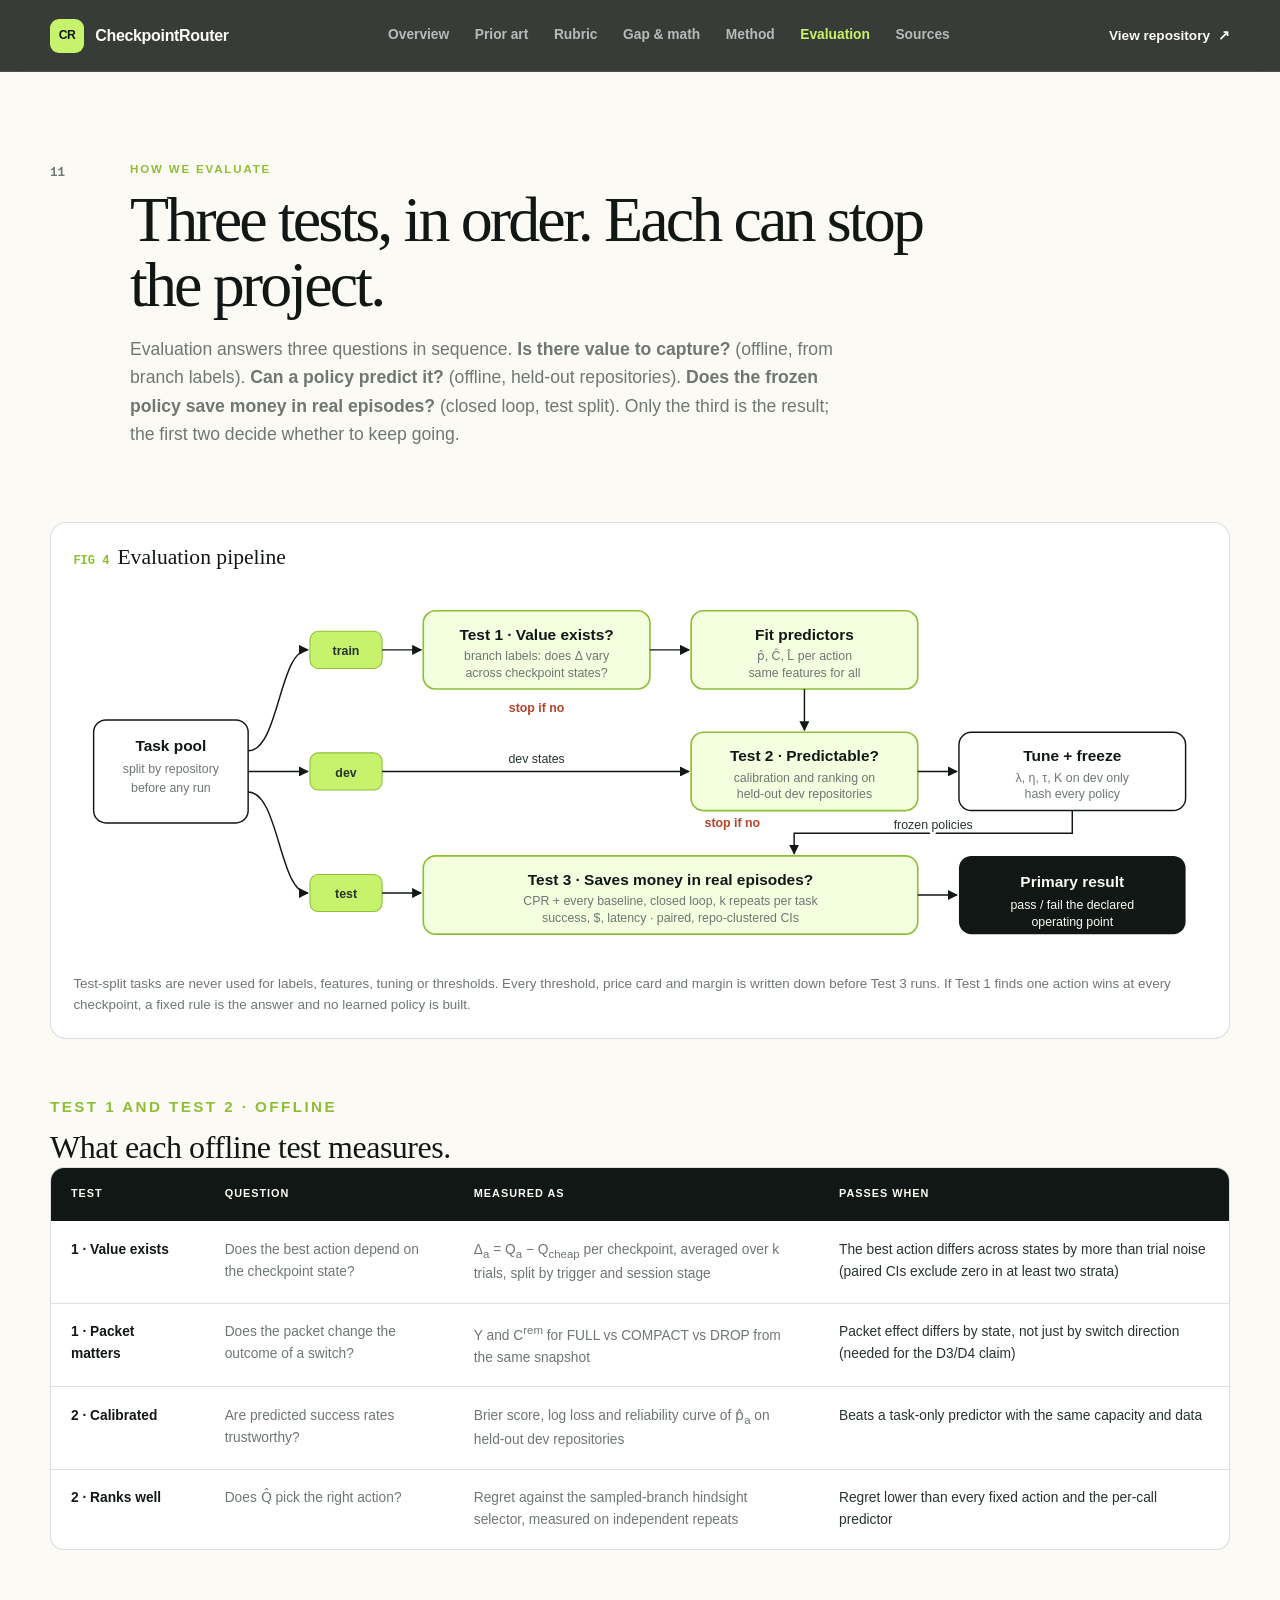
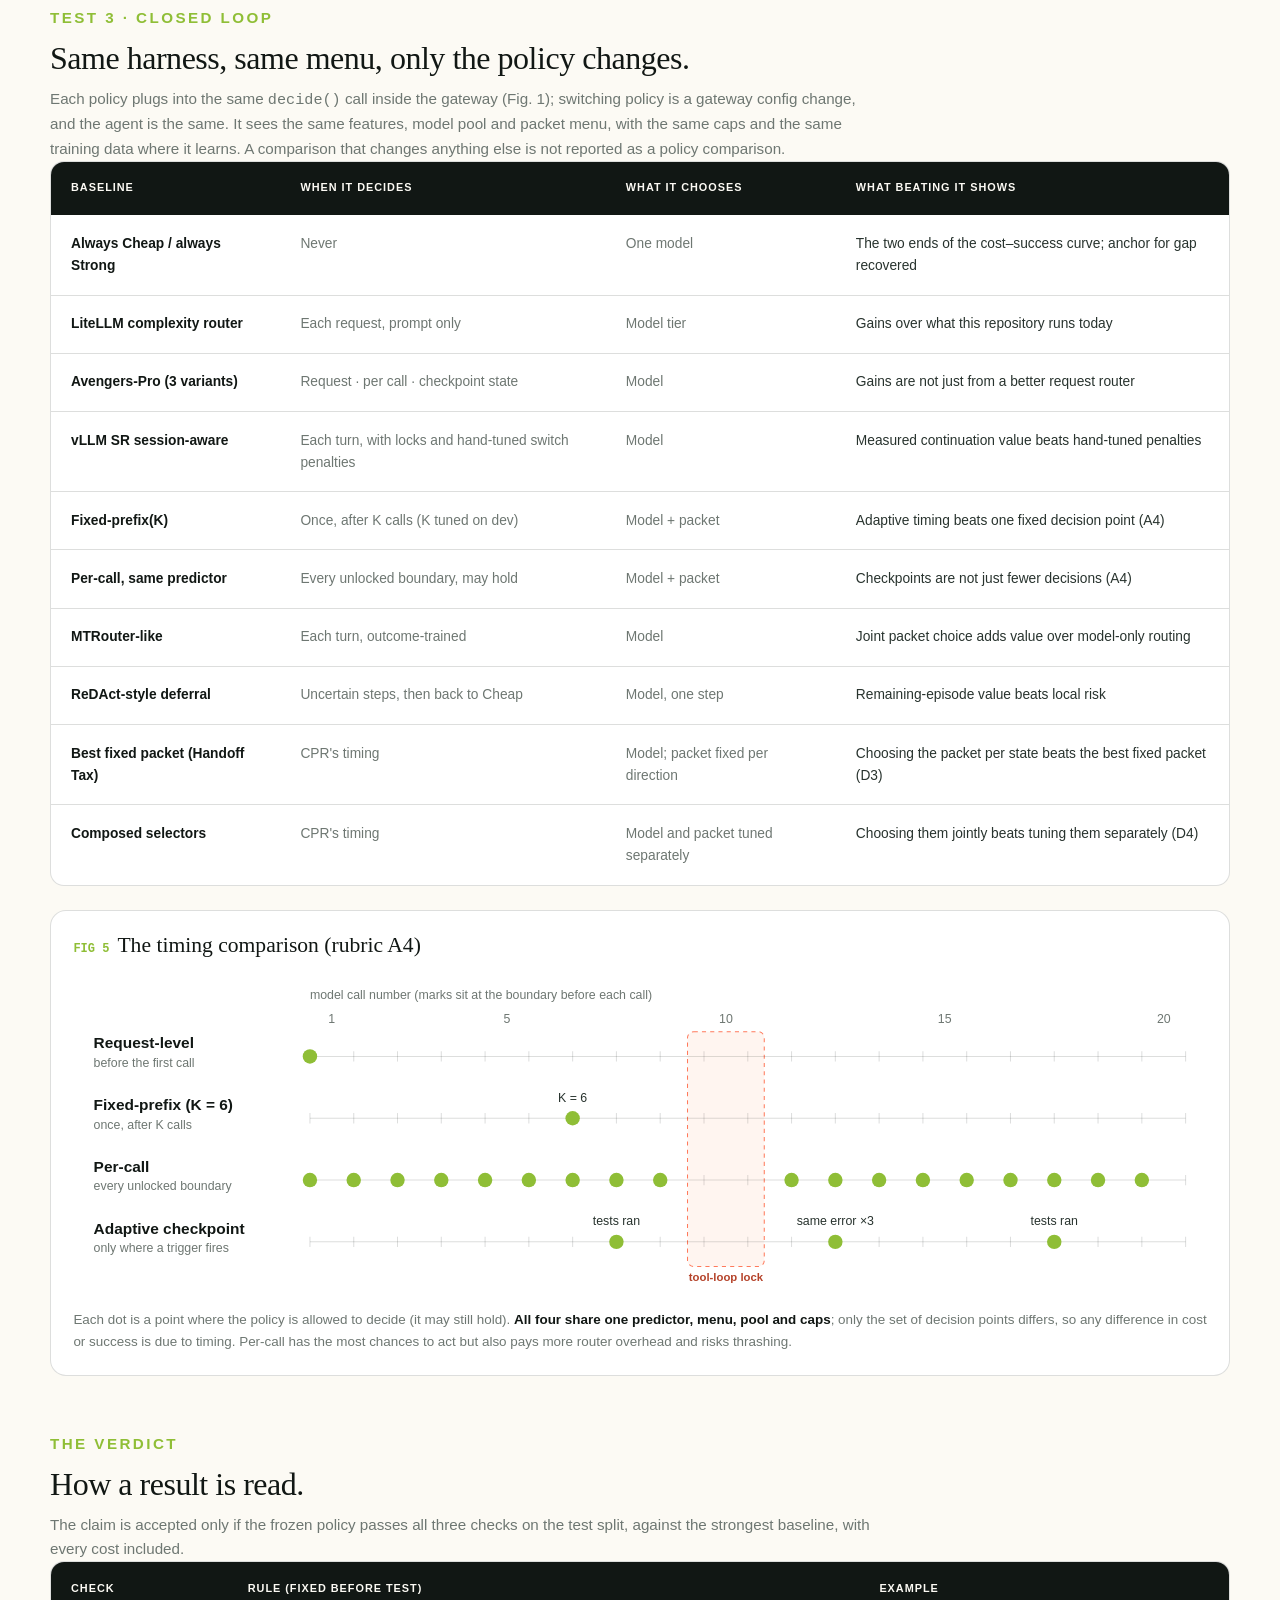
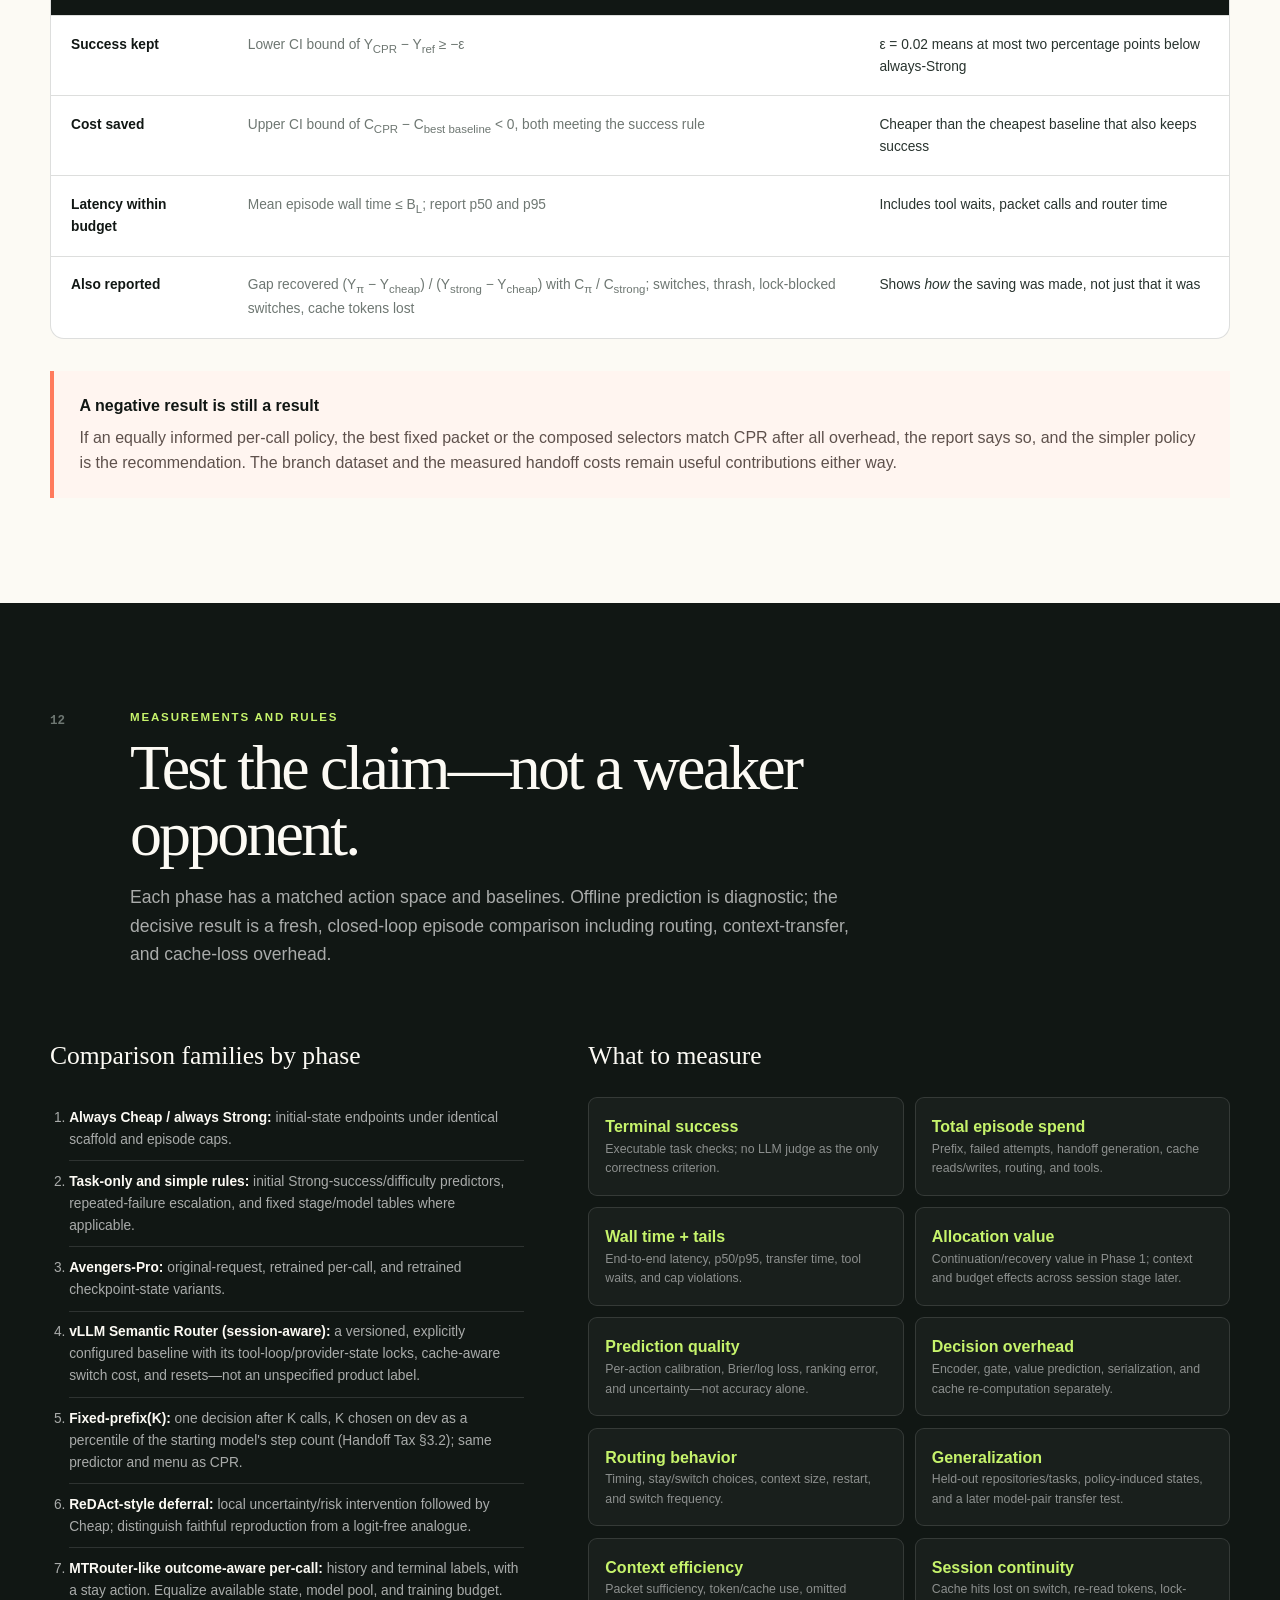
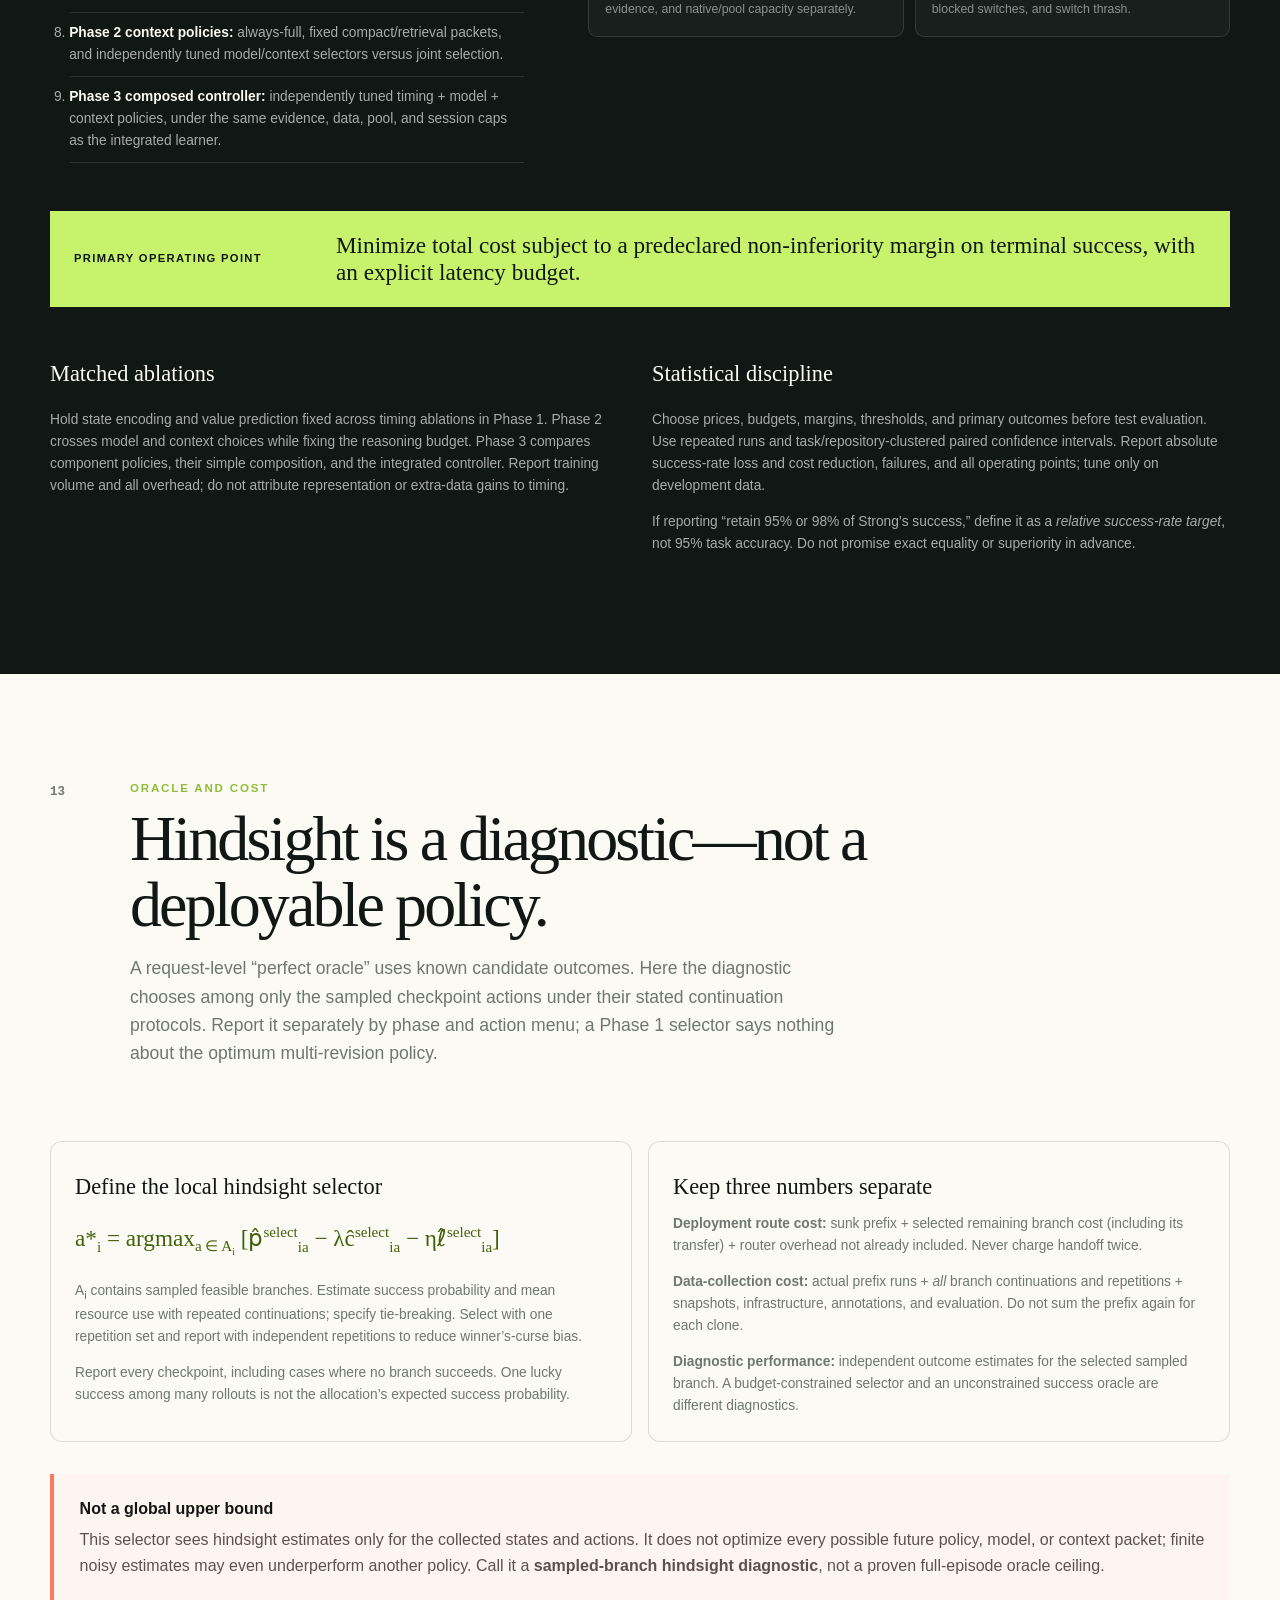
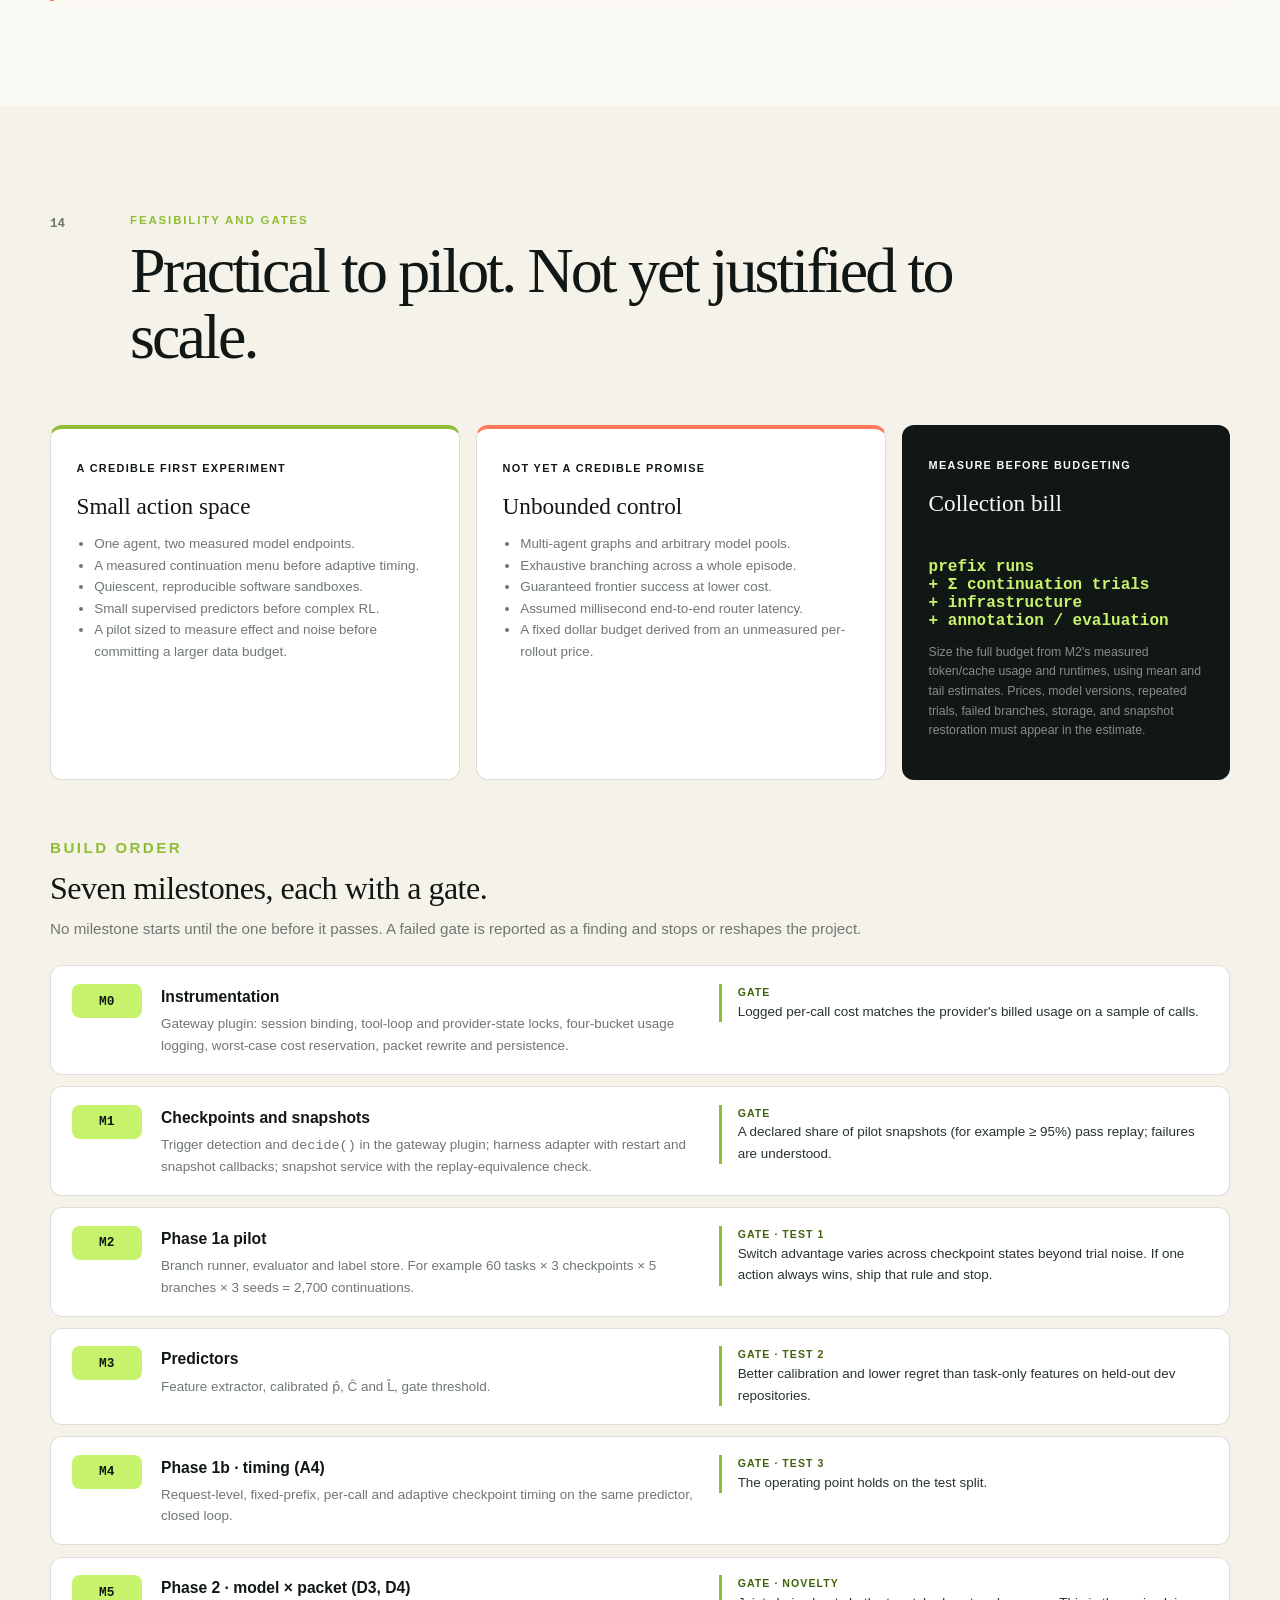
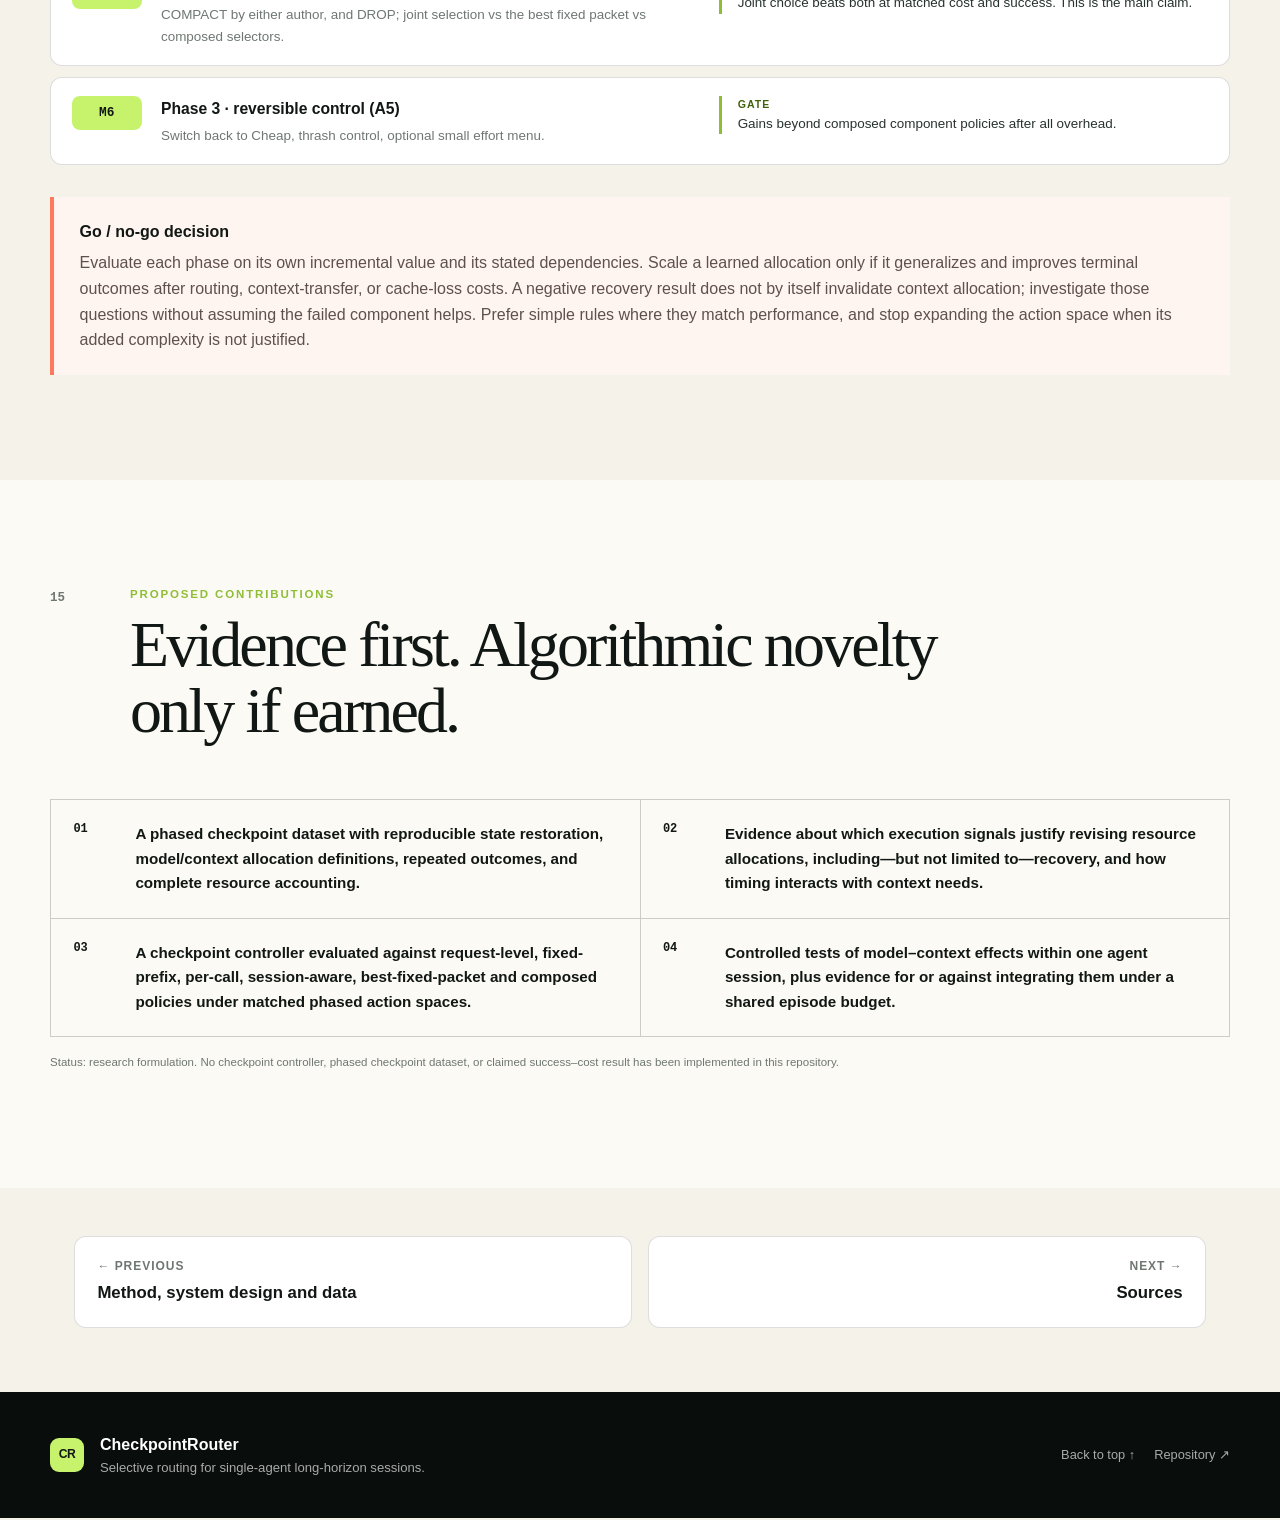
==== commit 99b09ee0: "Run CPR decisions in the LiteLLM gateway, keep harness mode as an option Fig 1 and Fig 2 now show tr" ====
--- a/docs/evaluation.html
+++ b/docs/evaluation.html
@@ -98,7 +98,7 @@
         </table></div>
 
         <div class="sub-heading reveal"><p class="kicker">Test 3 · closed loop</p><h3>Same harness, same menu, only the policy changes.</h3>
-          <p>Each policy plugs into the same <code>decide()</code> call (Fig. 1). It sees the same features, model pool and packet menu, with the same caps and the same training data where it learns. A comparison that changes anything else is not reported as a policy comparison.</p></div>
+          <p>Each policy plugs into the same <code>decide()</code> call inside the gateway (Fig. 1); switching policy is a gateway config change, and the agent is the same. It sees the same features, model pool and packet menu, with the same caps and the same training data where it learns. A comparison that changes anything else is not reported as a policy comparison.</p></div>
         <div class="table-wrap reveal"><table class="research-table is-compact">
           <thead><tr><th scope="col">Baseline</th><th scope="col">When it decides</th><th scope="col">What it chooses</th><th scope="col">What beating it shows</th></tr></thead>
           <tbody>
@@ -326,8 +326,8 @@
         </div>
         <div class="sub-heading reveal"><p class="kicker">Build order</p><h3>Seven milestones, each with a gate.</h3><p>No milestone starts until the one before it passes. A failed gate is reported as a finding and stops or reshapes the project.</p></div>
         <ol class="gate-list reveal">
-          <li><span class="gate-id">M0</span><div><h4>Instrumentation</h4><p>Gateway plugin: session binding, tool-loop and provider-state locks, four-bucket usage logging, worst-case cost reservation.</p></div><div class="gate-exit"><b>Gate</b>Logged per-call cost matches the provider's billed usage on a sample of calls.</div></li>
-          <li><span class="gate-id">M1</span><div><h4>Checkpoints and snapshots</h4><p>Checkpoint hook and triggers in the harness; snapshot service with the replay-equivalence check.</p></div><div class="gate-exit"><b>Gate</b>A declared share of pilot snapshots (for example ≥ 95%) pass replay; failures are understood.</div></li>
+          <li><span class="gate-id">M0</span><div><h4>Instrumentation</h4><p>Gateway plugin: session binding, tool-loop and provider-state locks, four-bucket usage logging, worst-case cost reservation, packet rewrite and persistence.</p></div><div class="gate-exit"><b>Gate</b>Logged per-call cost matches the provider's billed usage on a sample of calls.</div></li>
+          <li><span class="gate-id">M1</span><div><h4>Checkpoints and snapshots</h4><p>Trigger detection and <code>decide()</code> in the gateway plugin; harness adapter with restart and snapshot callbacks; snapshot service with the replay-equivalence check.</p></div><div class="gate-exit"><b>Gate</b>A declared share of pilot snapshots (for example ≥ 95%) pass replay; failures are understood.</div></li>
           <li><span class="gate-id">M2</span><div><h4>Phase 1a pilot</h4><p>Branch runner, evaluator and label store. For example 60 tasks × 3 checkpoints × 5 branches × 3 seeds = 2,700 continuations.</p></div><div class="gate-exit"><b>Gate · Test 1</b>Switch advantage varies across checkpoint states beyond trial noise. If one action always wins, ship that rule and stop.</div></li>
           <li><span class="gate-id">M3</span><div><h4>Predictors</h4><p>Feature extractor, calibrated p̂, Ĉ and L̂, gate threshold.</p></div><div class="gate-exit"><b>Gate · Test 2</b>Better calibration and lower regret than task-only features on held-out dev repositories.</div></li>
           <li><span class="gate-id">M4</span><div><h4>Phase 1b · timing (A4)</h4><p>Request-level, fixed-prefix, per-call and adaptive checkpoint timing on the same predictor, closed loop.</p></div><div class="gate-exit"><b>Gate · Test 3</b>The operating point holds on the test split.</div></li>
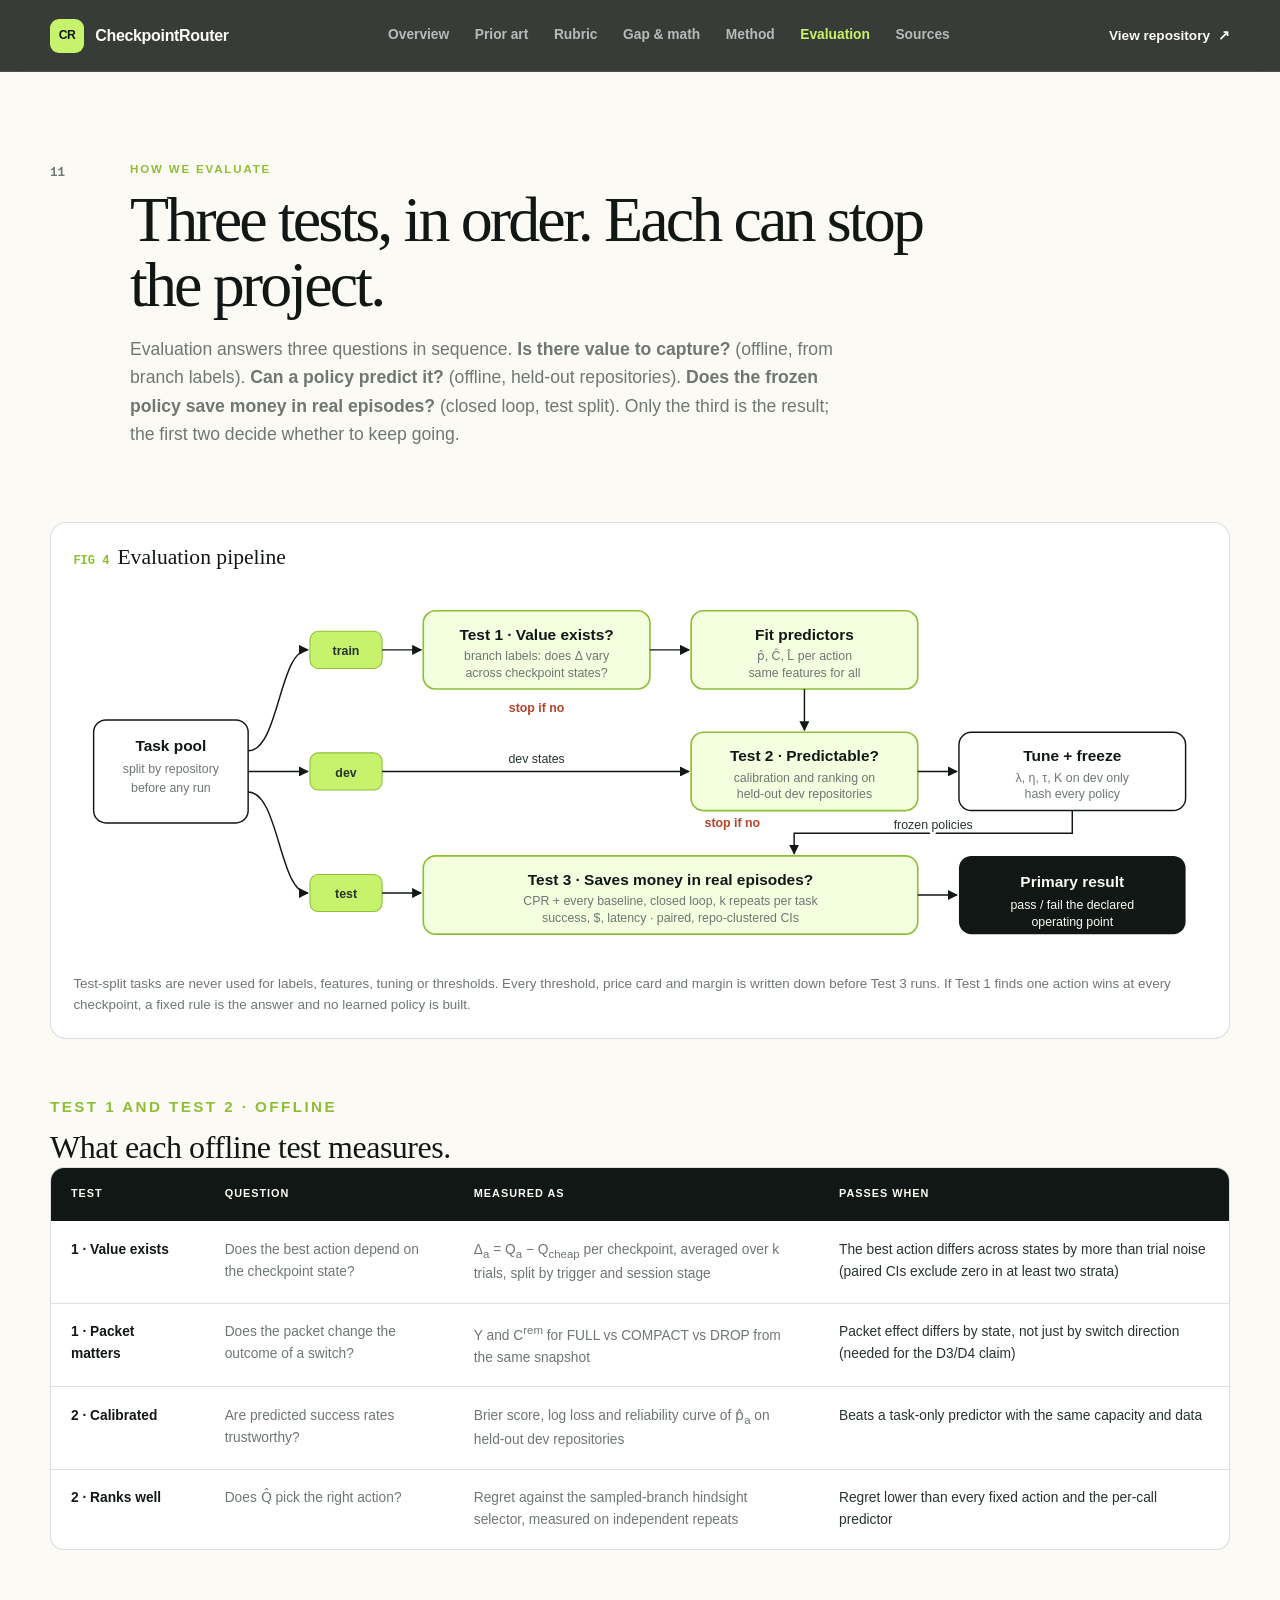
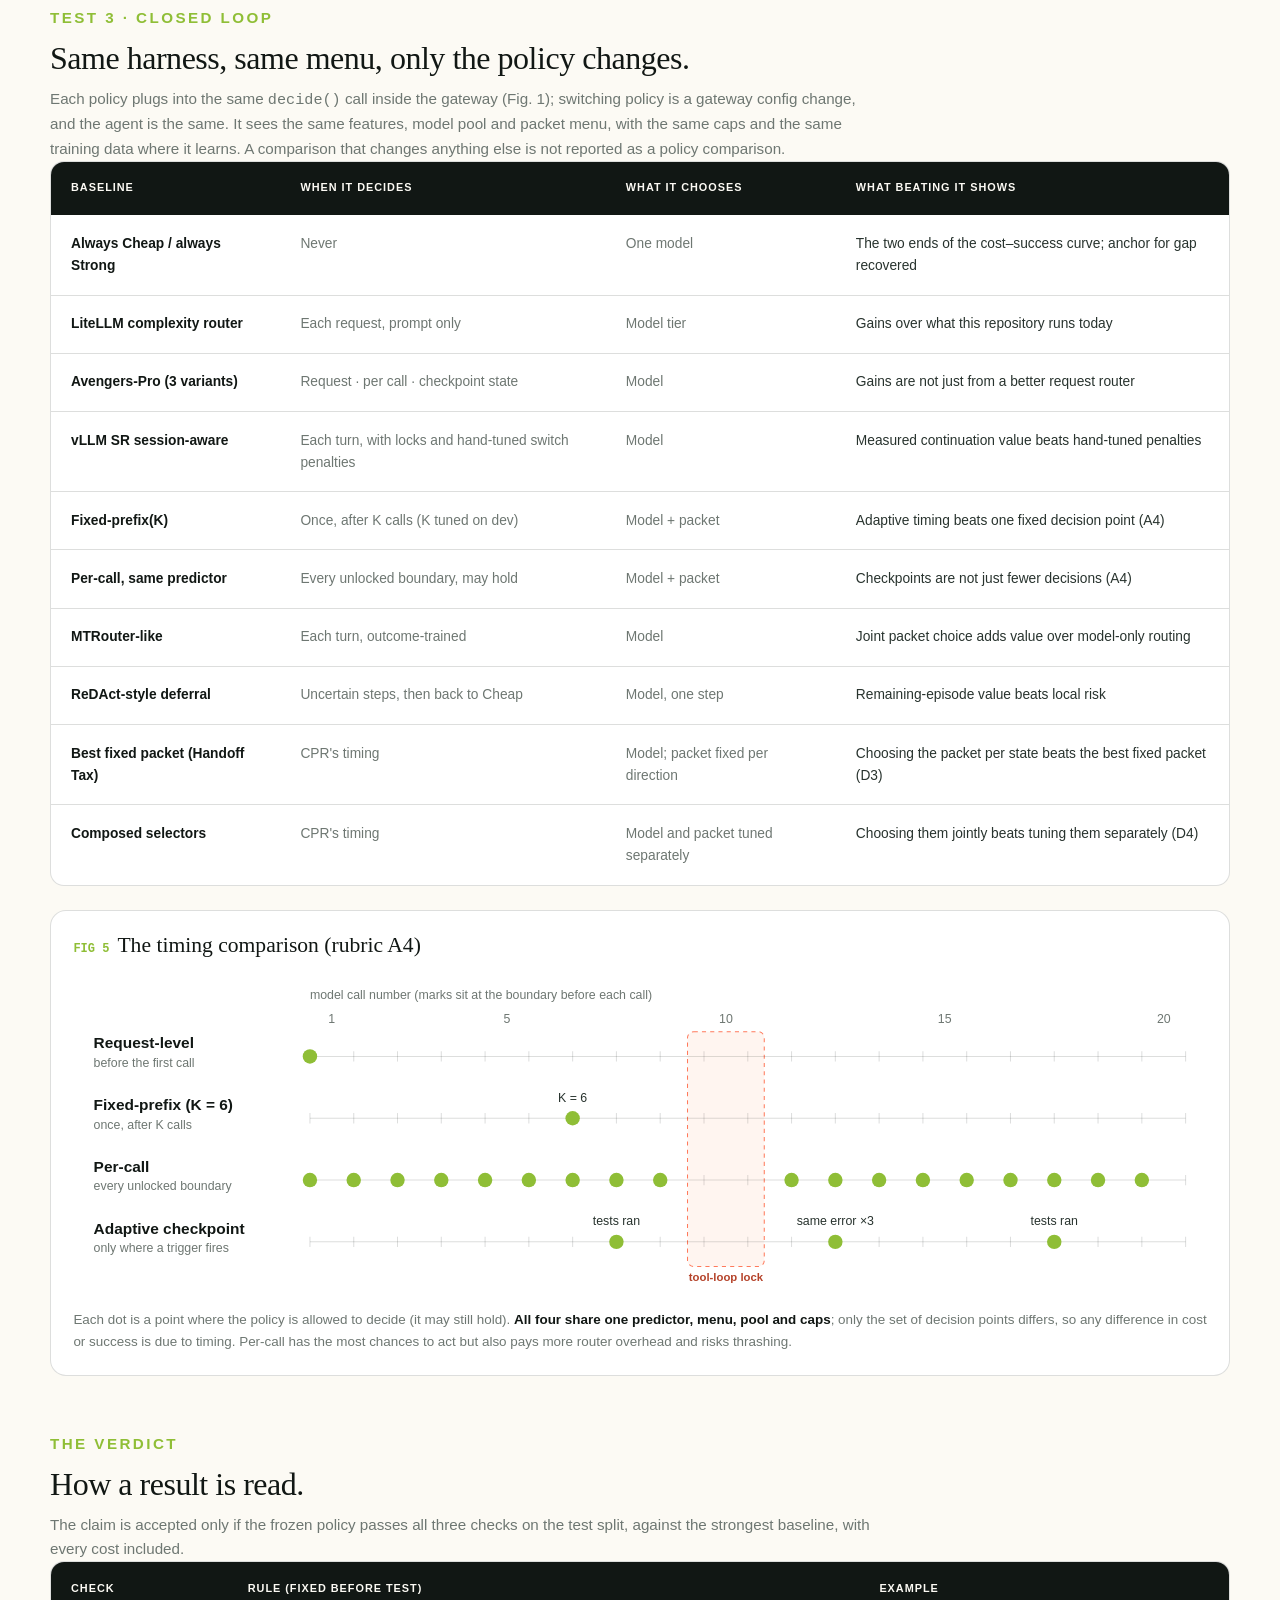
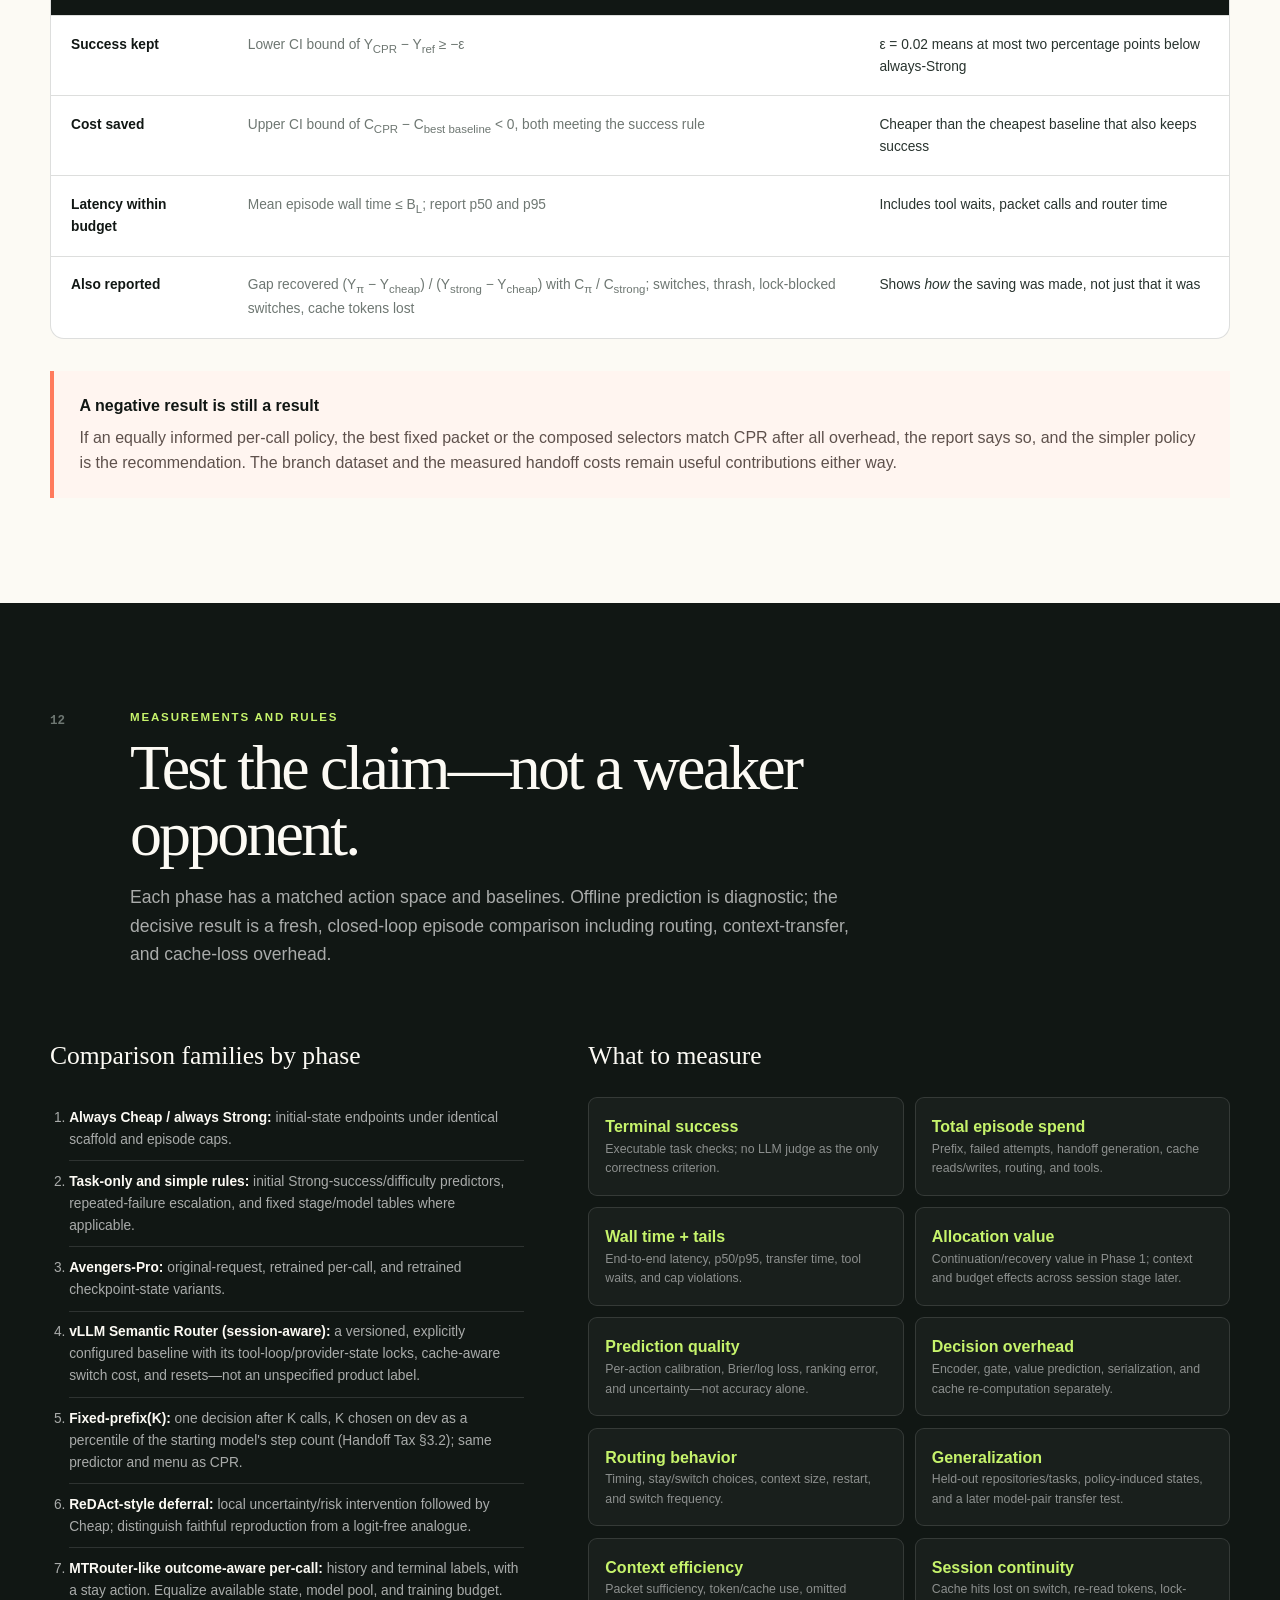
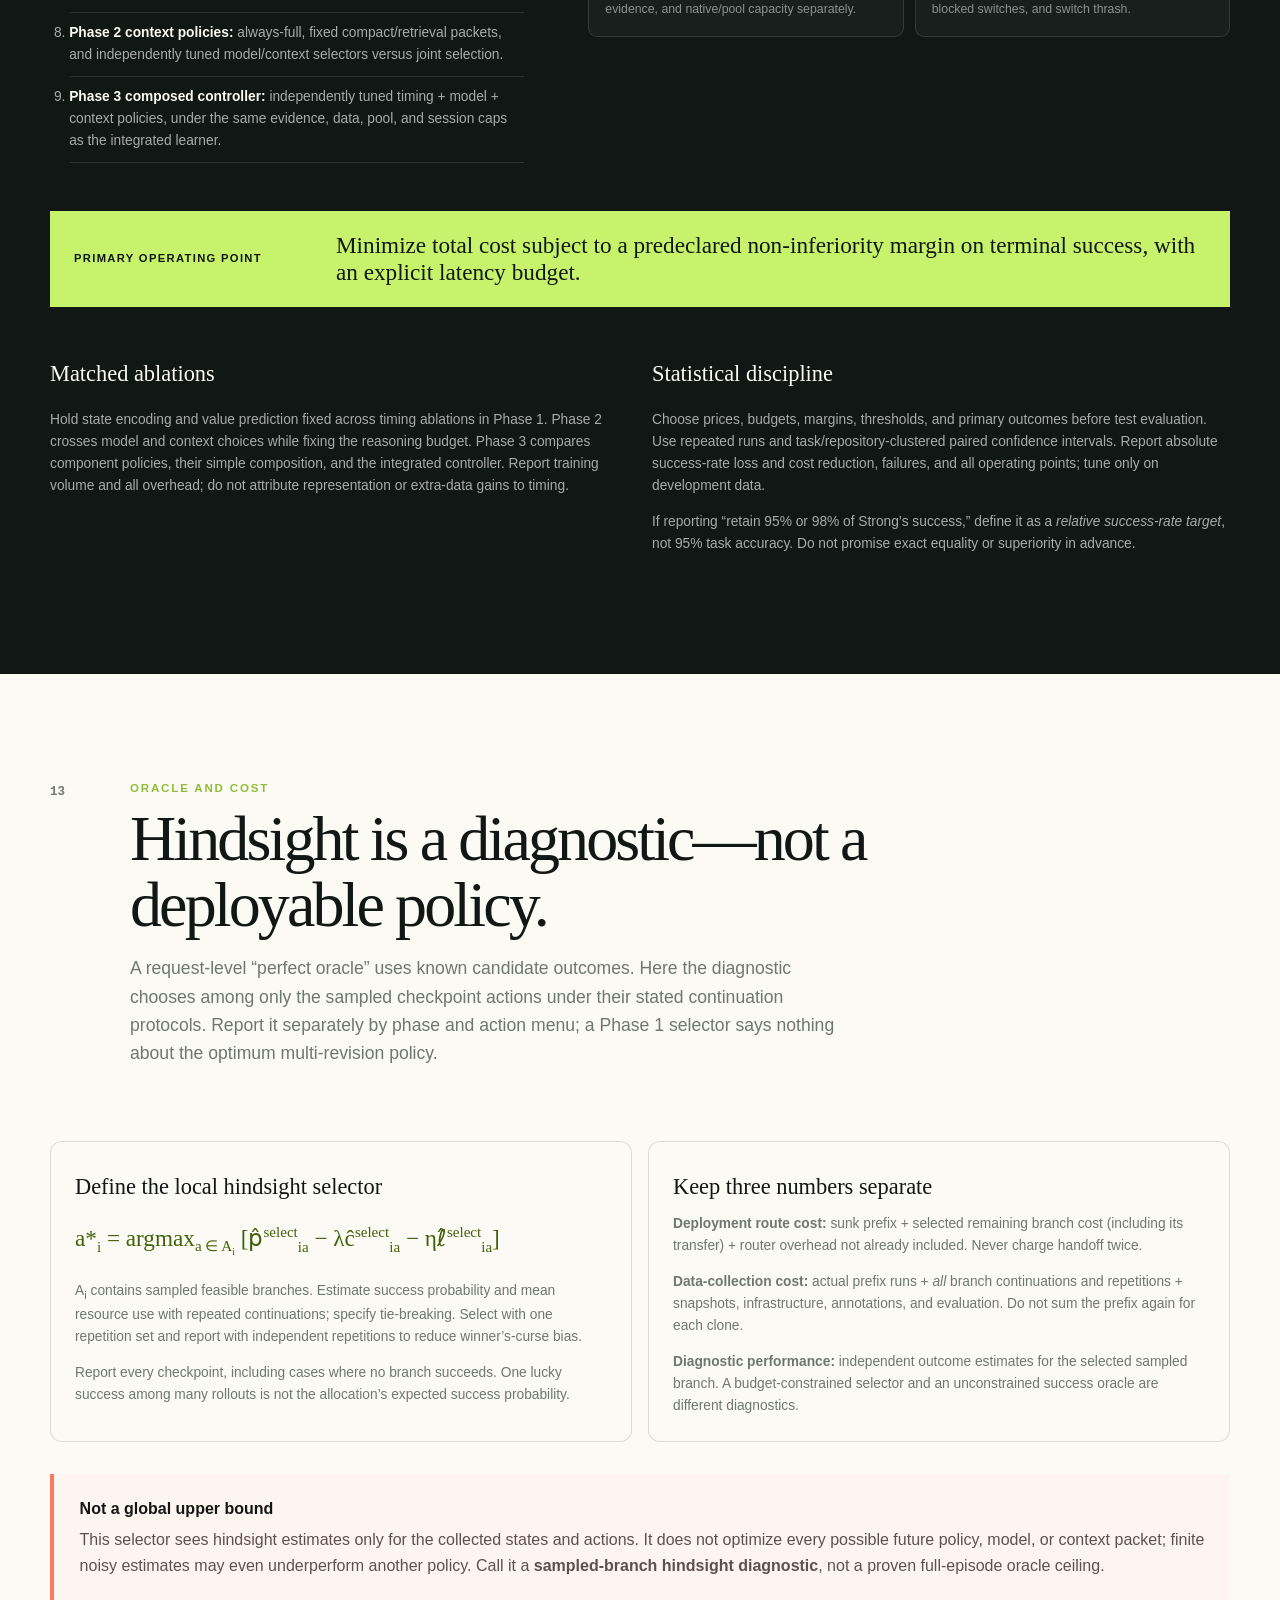
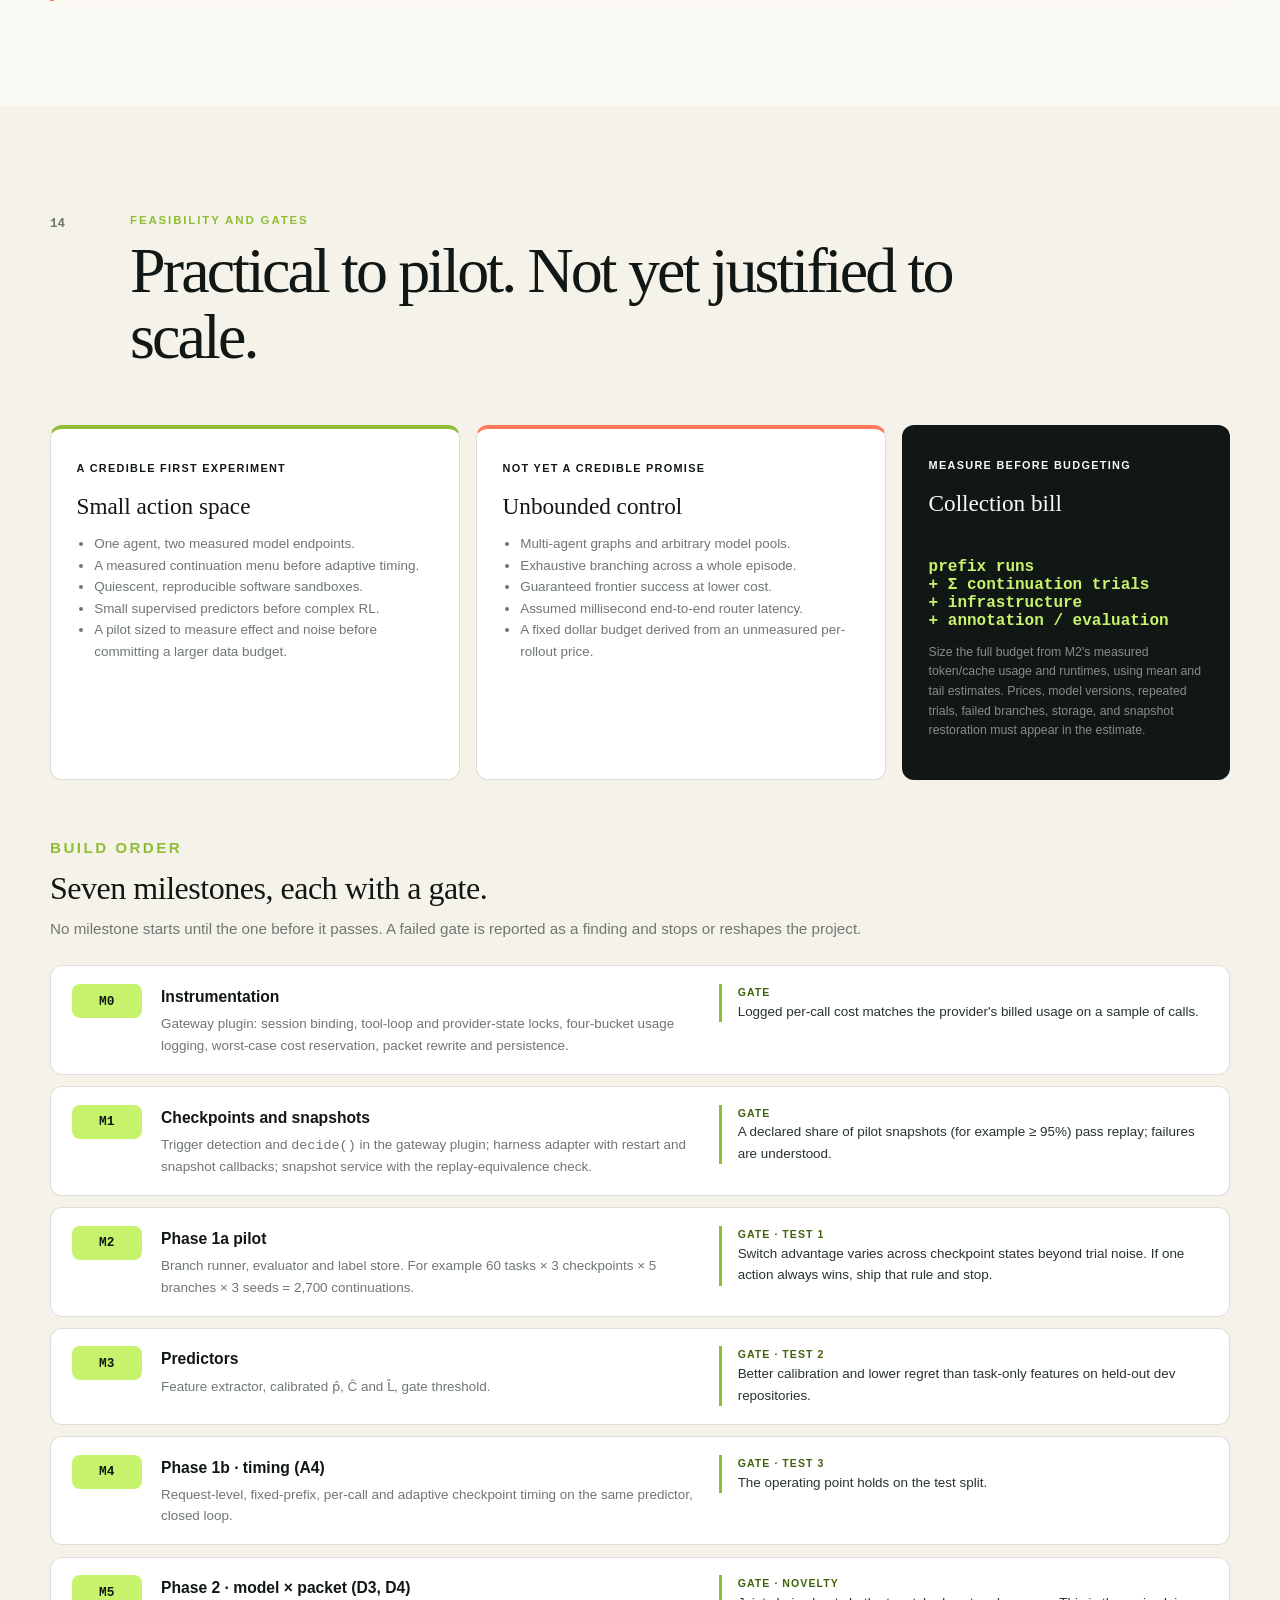
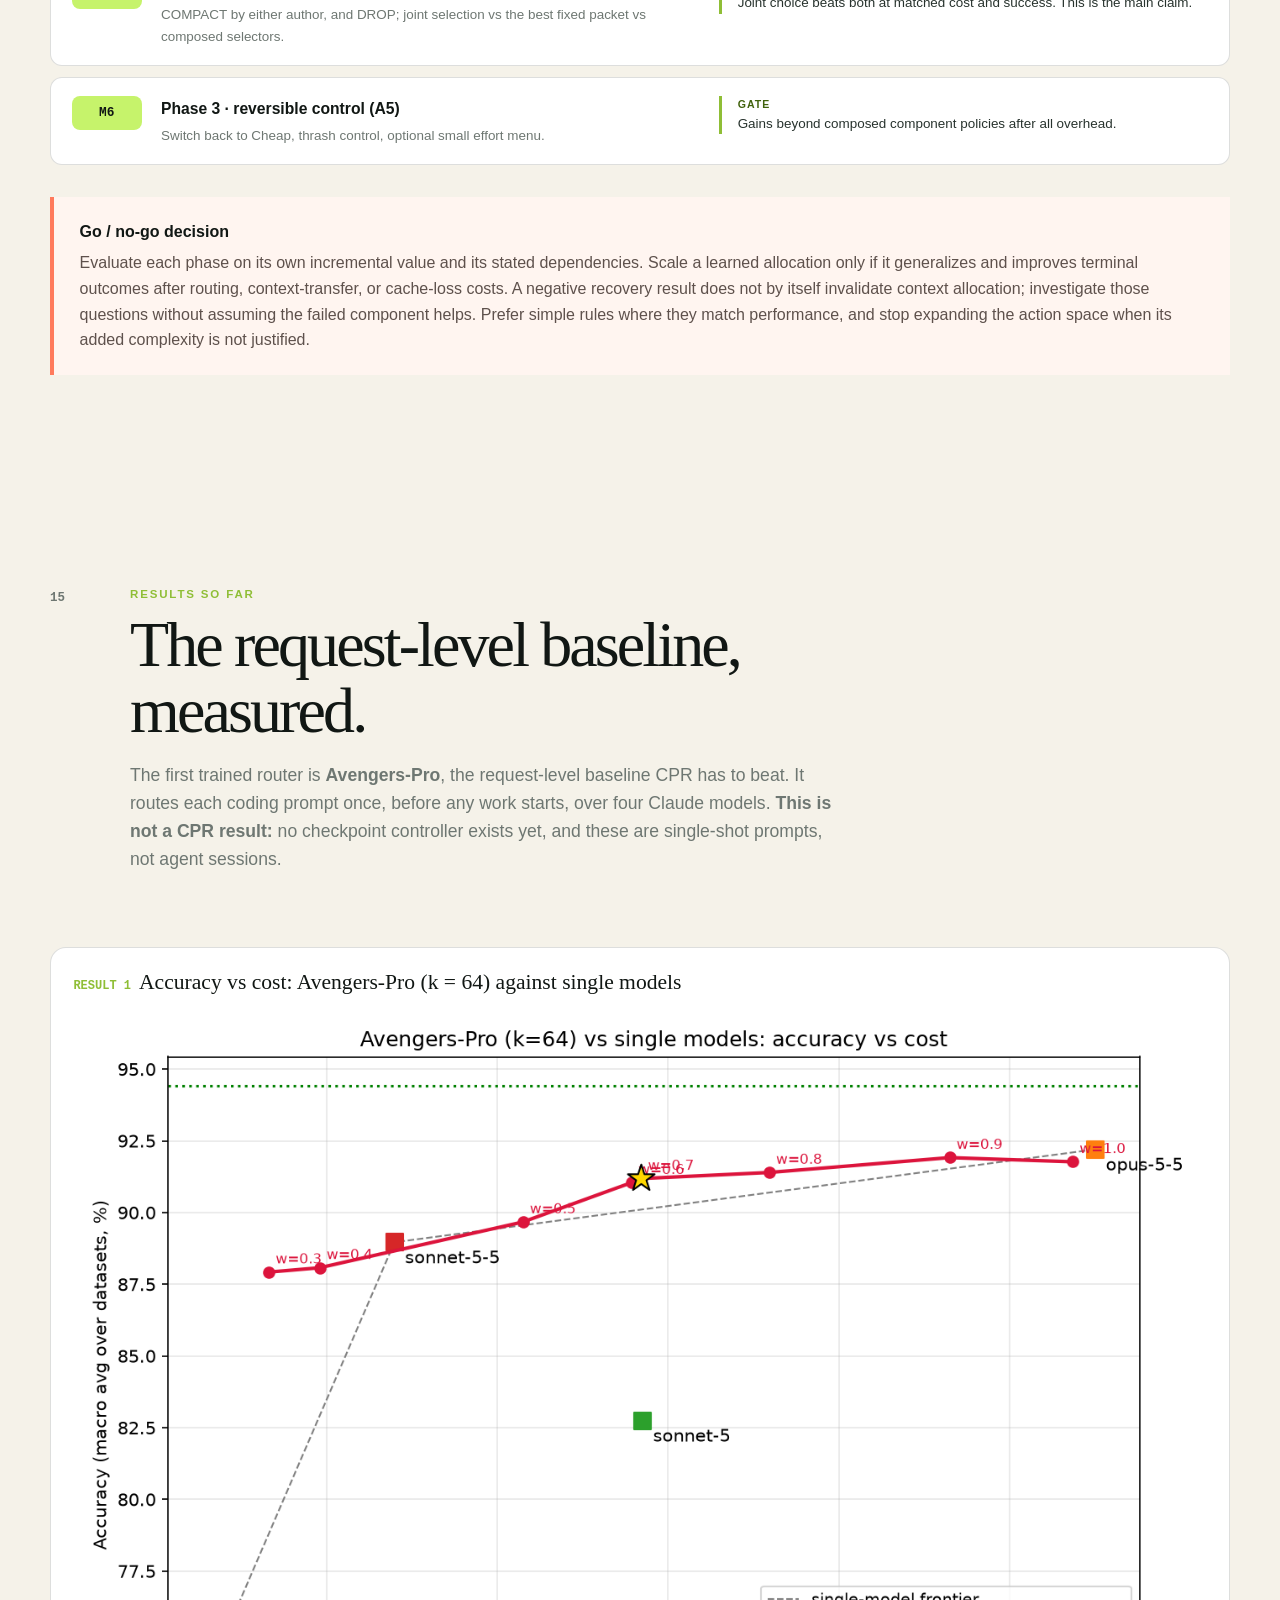
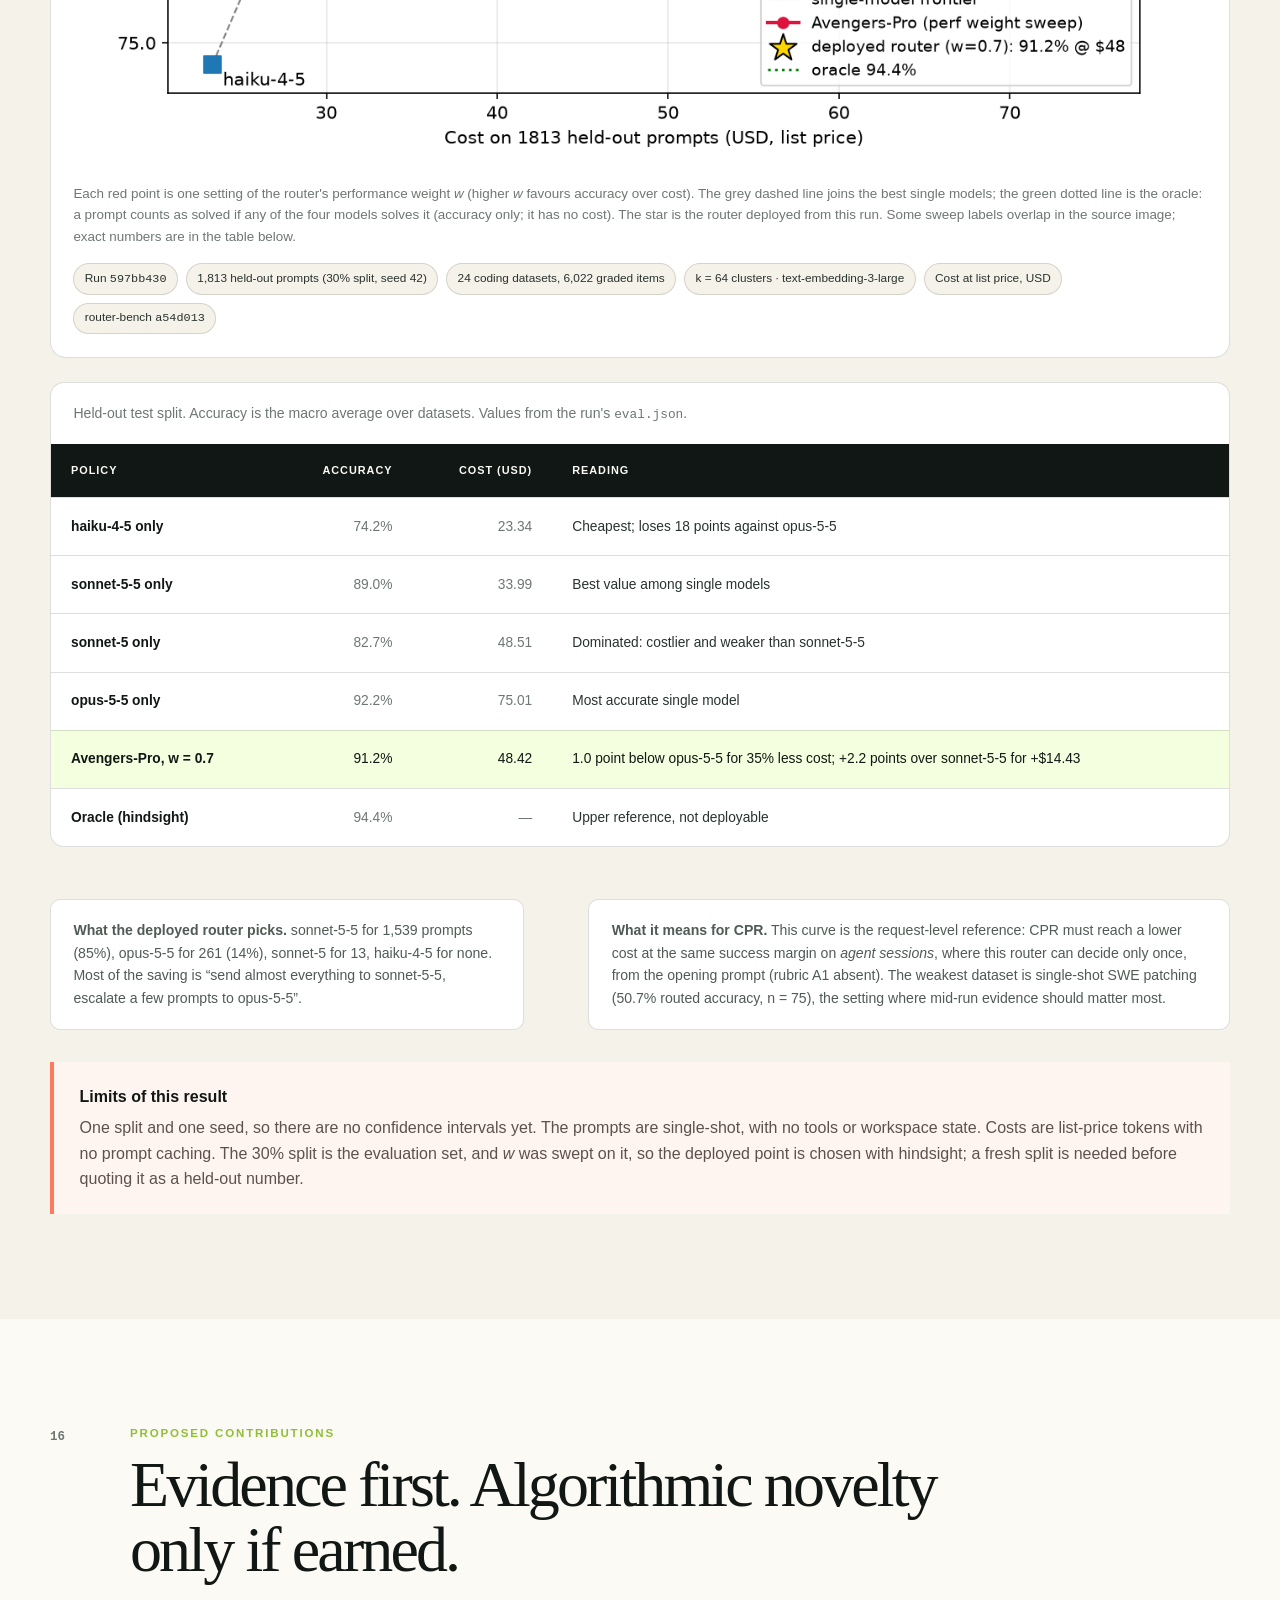
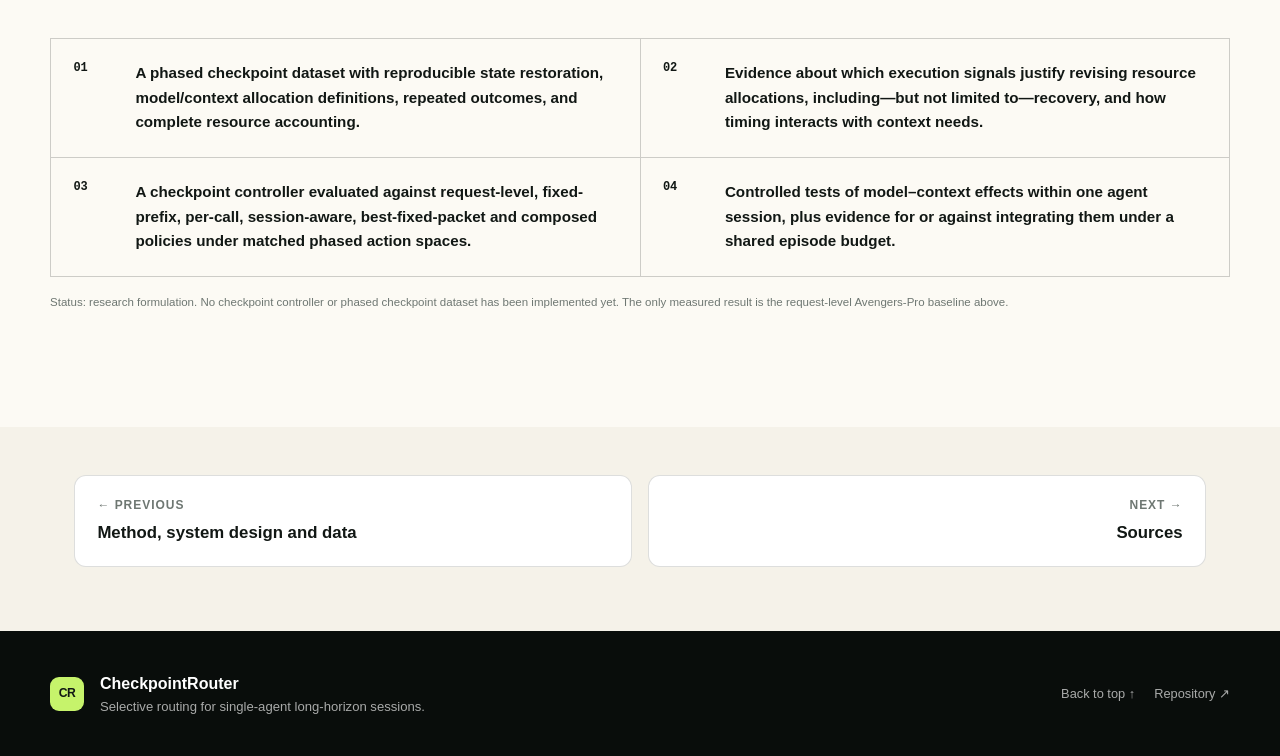
==== commit cca860c7: "Add request-level Avengers-Pro results to the evaluation page New Results section with the accuracy-" ====
--- a/docs/evaluation.html
+++ b/docs/evaluation.html
@@ -10,7 +10,7 @@
     <meta property="og:type" content="website" />
     <title>Evaluation plan and contributions — CheckpointRouter</title>
     <link rel="icon" href="assets/favicon.svg" type="image/svg+xml" />
-    <link rel="stylesheet" href="styles.css?v=4" />
+    <link rel="stylesheet" href="styles.css?v=5" />
     <script src="app.js?v=3" defer></script>
   </head>
   <body>
@@ -336,15 +336,54 @@
         </ol>
         <aside class="honest-answer reveal"><strong>Go / no-go decision</strong><p>Evaluate each phase on its own incremental value and its stated dependencies. Scale a learned allocation only if it generalizes and improves terminal outcomes after routing, context-transfer, or cache-loss costs. A negative recovery result does not by itself invalidate context allocation; investigate those questions without assuming the failed component helps. Prefer simple rules where they match performance, and stop expanding the action space when its added complexity is not justified.</p></aside>
       </section>
+      <section class="section section-paper" id="results">
+        <div class="section-heading reveal"><span class="section-number">15</span><div>
+          <p class="kicker">Results so far</p><h2>The request-level baseline, measured.</h2>
+          <p class="section-intro">The first trained router is <b>Avengers-Pro</b>, the request-level baseline CPR has to beat. It routes each coding prompt once, before any work starts, over four Claude models. <b>This is not a CPR result:</b> no checkpoint controller exists yet, and these are single-shot prompts, not agent sessions.</p>
+        </div></div>
+
+        <figure class="diagram result-figure reveal" id="pareto">
+          <p class="diagram-title"><span>RESULT 1</span>Accuracy vs cost: Avengers-Pro (k = 64) against single models</p>
+          <img src="assets/results/pareto_597bb430.png" width="1350" height="900" loading="lazy" alt="Scatter of accuracy against cost on 1,813 held-out prompts. Single models: haiku-4-5 74.2% at $23, sonnet-5-5 89.0% at $34, sonnet-5 82.7% at $49, opus-5-5 92.2% at $75. The Avengers-Pro performance-weight sweep runs from 87.9% at $27 (w = 0.3) to 91.9% at $67 (w = 0.9), sitting at or above the single-model frontier between sonnet-5-5 and opus-5-5. The deployed router at w = 0.7 reaches 91.2% at $48. The oracle line is 94.4%." />
+          <figcaption>Each red point is one setting of the router's performance weight <i>w</i> (higher <i>w</i> favours accuracy over cost). The grey dashed line joins the best single models; the green dotted line is the oracle: a prompt counts as solved if any of the four models solves it (accuracy only; it has no cost). The star is the router deployed from this run. Some sweep labels overlap in the source image; exact numbers are in the table below.</figcaption>
+          <ul class="result-meta">
+            <li>Run <code>597bb430</code></li>
+            <li>1,813 held-out prompts (30% split, seed 42)</li>
+            <li>24 coding datasets, 6,022 graded items</li>
+            <li>k = 64 clusters · text-embedding-3-large</li>
+            <li>Cost at list price, USD</li>
+            <li>router-bench <code>a54d013</code></li>
+          </ul>
+        </figure>
+
+        <div class="table-wrap reveal" style="margin-top:1.5rem"><table class="research-table is-compact">
+          <caption>Held-out test split. Accuracy is the macro average over datasets. Values from the run's <code>eval.json</code>.</caption>
+          <thead><tr><th scope="col">Policy</th><th scope="col" class="num">Accuracy</th><th scope="col" class="num">Cost (USD)</th><th scope="col">Reading</th></tr></thead>
+          <tbody>
+            <tr><th scope="row">haiku-4-5 only</th><td class="num">74.2%</td><td class="num">23.34</td><td>Cheapest; loses 18 points against opus-5-5</td></tr>
+            <tr><th scope="row">sonnet-5-5 only</th><td class="num">89.0%</td><td class="num">33.99</td><td>Best value among single models</td></tr>
+            <tr><th scope="row">sonnet-5 only</th><td class="num">82.7%</td><td class="num">48.51</td><td>Dominated: costlier and weaker than sonnet-5-5</td></tr>
+            <tr><th scope="row">opus-5-5 only</th><td class="num">92.2%</td><td class="num">75.01</td><td>Most accurate single model</td></tr>
+            <tr class="is-highlight"><th scope="row">Avengers-Pro, w = 0.7</th><td class="num">91.2%</td><td class="num">48.42</td><td>1.0 point below opus-5-5 for 35% less cost; +2.2 points over sonnet-5-5 for +$14.43</td></tr>
+            <tr><th scope="row">Oracle (hindsight)</th><td class="num">94.4%</td><td class="num">—</td><td>Upper reference, not deployable</td></tr>
+          </tbody>
+        </table></div>
+
+        <div class="evaluation-layout reveal" style="margin-top:2rem">
+          <div class="gap-experiment"><b>What the deployed router picks.</b> sonnet-5-5 for 1,539 prompts (85%), opus-5-5 for 261 (14%), sonnet-5 for 13, haiku-4-5 for none. Most of the saving is “send almost everything to sonnet-5-5, escalate a few prompts to opus-5-5”.</div>
+          <div class="gap-experiment"><b>What it means for CPR.</b> This curve is the request-level reference: CPR must reach a lower cost at the same success margin on <i>agent sessions</i>, where this router can decide only once, from the opening prompt (rubric A1 absent). The weakest dataset is single-shot SWE patching (50.7% routed accuracy, n = 75), the setting where mid-run evidence should matter most.</div>
+        </div>
+        <aside class="honesty-note reveal"><strong>Limits of this result</strong><p>One split and one seed, so there are no confidence intervals yet. The prompts are single-shot, with no tools or workspace state. Costs are list-price tokens with no prompt caching. The 30% split is the evaluation set, and <i>w</i> was swept on it, so the deployed point is chosen with hindsight; a fresh split is needed before quoting it as a held-out number.</p></aside>
+      </section>
       <section class="section section-light" id="contributions">
-        <div class="section-heading reveal"><span class="section-number">15</span><div><p class="kicker">Proposed contributions</p><h2>Evidence first. Algorithmic novelty only if earned.</h2></div></div>
+        <div class="section-heading reveal"><span class="section-number">16</span><div><p class="kicker">Proposed contributions</p><h2>Evidence first. Algorithmic novelty only if earned.</h2></div></div>
         <div class="contribution-list reveal">
           <article><span>01</span><p>A phased checkpoint dataset with reproducible state restoration, model/context allocation definitions, repeated outcomes, and complete resource accounting.</p></article>
           <article><span>02</span><p>Evidence about which execution signals justify revising resource allocations, including—but not limited to—recovery, and how timing interacts with context needs.</p></article>
           <article><span>03</span><p>A checkpoint controller evaluated against request-level, fixed-prefix, per-call, session-aware, best-fixed-packet and composed policies under matched phased action spaces.</p></article>
           <article><span>04</span><p>Controlled tests of model–context effects within one agent session, plus evidence for or against integrating them under a shared episode budget.</p></article>
         </div>
-        <p class="reviewed">Status: research formulation. No checkpoint controller, phased checkpoint dataset, or claimed success–cost result has been implemented in this repository.</p>
+        <p class="reviewed">Status: research formulation. No checkpoint controller or phased checkpoint dataset has been implemented yet. The only measured result is the request-level Avengers-Pro baseline above.</p>
       </section>
     </main>
     <nav class="pager" aria-label="Page navigation"><a class="pager-prev" href="method.html"><small>← Previous</small><strong>Method, system design and data</strong></a><a class="pager-next" href="sources.html"><small>Next →</small><strong>Sources</strong></a></nav>
--- a/docs/styles.css
+++ b/docs/styles.css
@@ -690,3 +690,8 @@
 .gate-list .gate-exit { padding-left: 1rem; border-left: 3px solid var(--lime-dark); color: var(--ink-soft); font-size: .84rem; }
 .gate-list .gate-exit b { display: block; color: #41620d; font-size: .66rem; text-transform: uppercase; letter-spacing: .1em; }
 @media (max-width: 760px) { .gate-list li { grid-template-columns: 50px minmax(0, 1fr); } .gate-list .gate-exit { grid-column: 2; } }
+.result-figure img { display: block; width: 100%; height: auto; border-radius: 8px; }
+.result-meta { display: flex; flex-wrap: wrap; gap: .5rem; margin: 1rem 0 0; padding: 0; list-style: none; }
+.result-meta li { padding: .3rem .65rem; border: 1px solid var(--line); border-radius: 999px; color: var(--ink-soft); background: var(--paper); font-size: .74rem; }
+.research-table td.num, .research-table th.num { text-align: right; font-variant-numeric: tabular-nums; white-space: nowrap; }
+.research-table tr.is-highlight > * { background: #f4ffdf; color: var(--ink); }
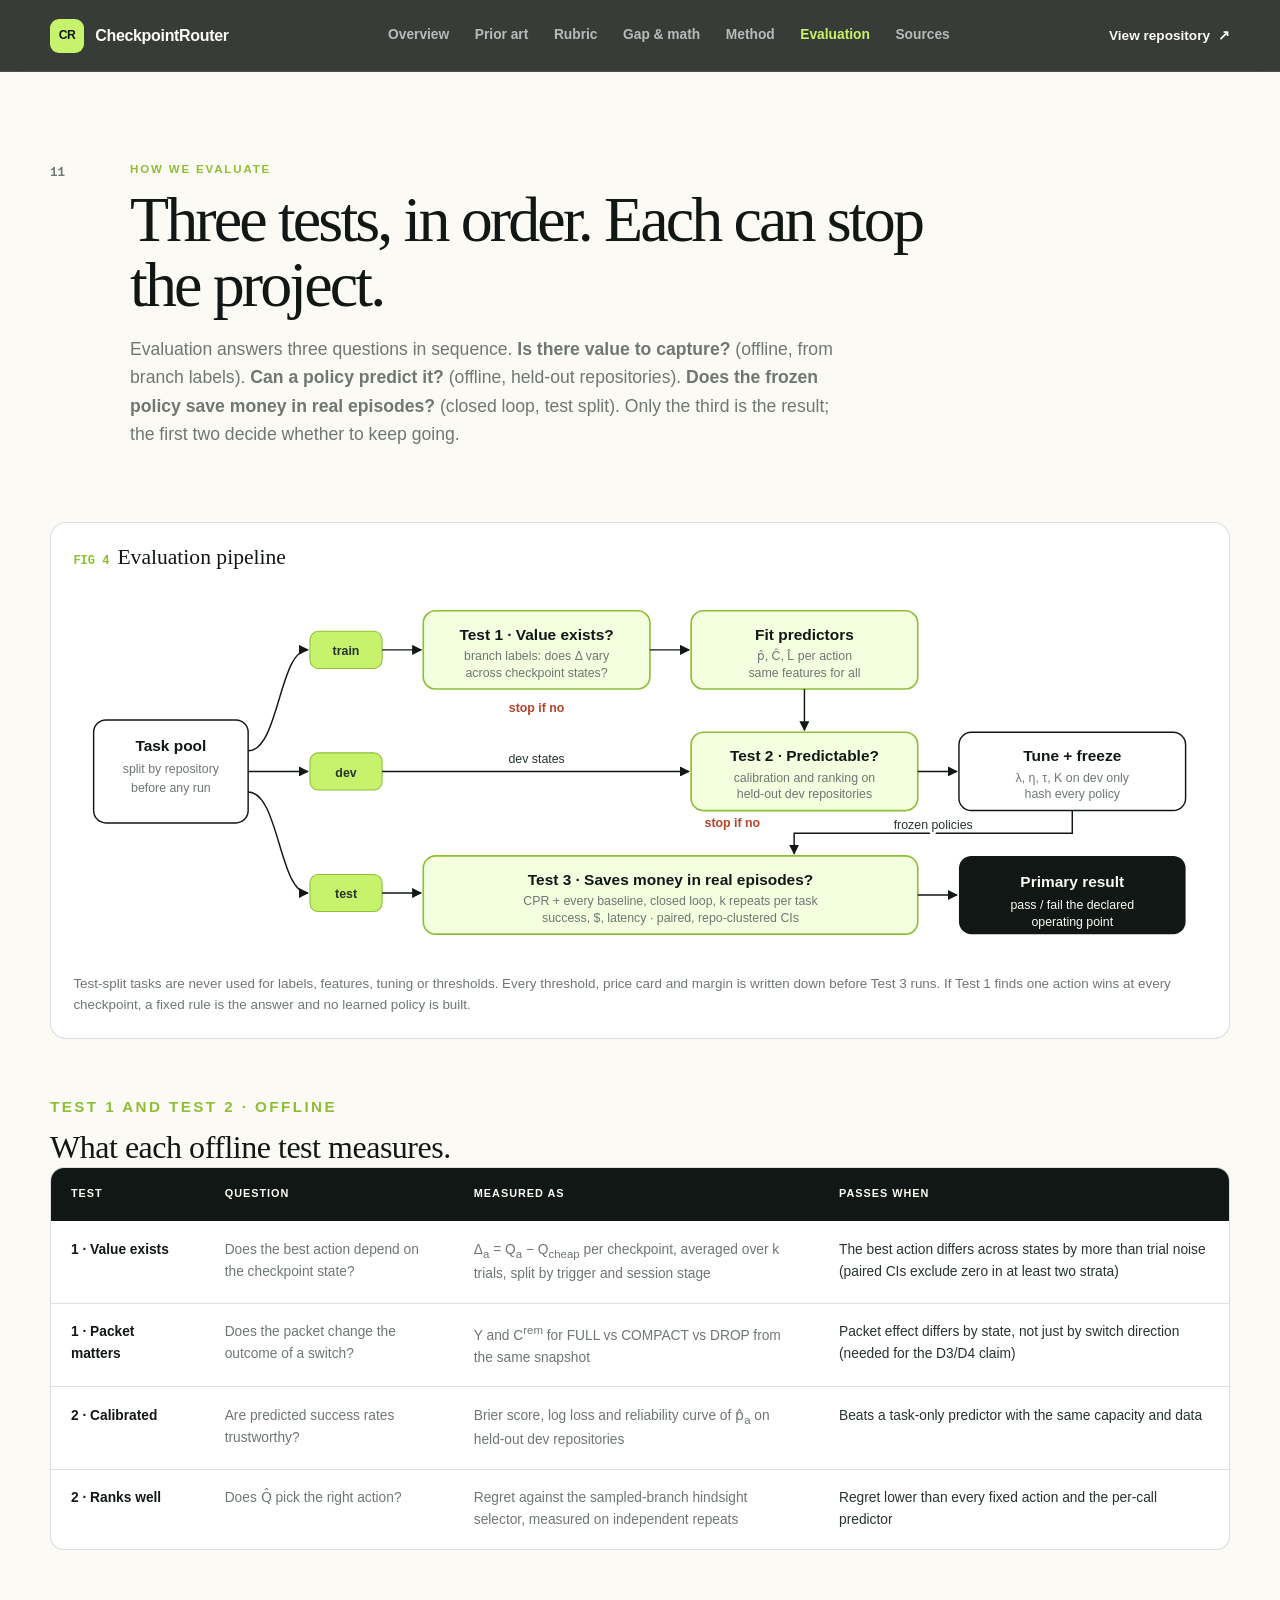
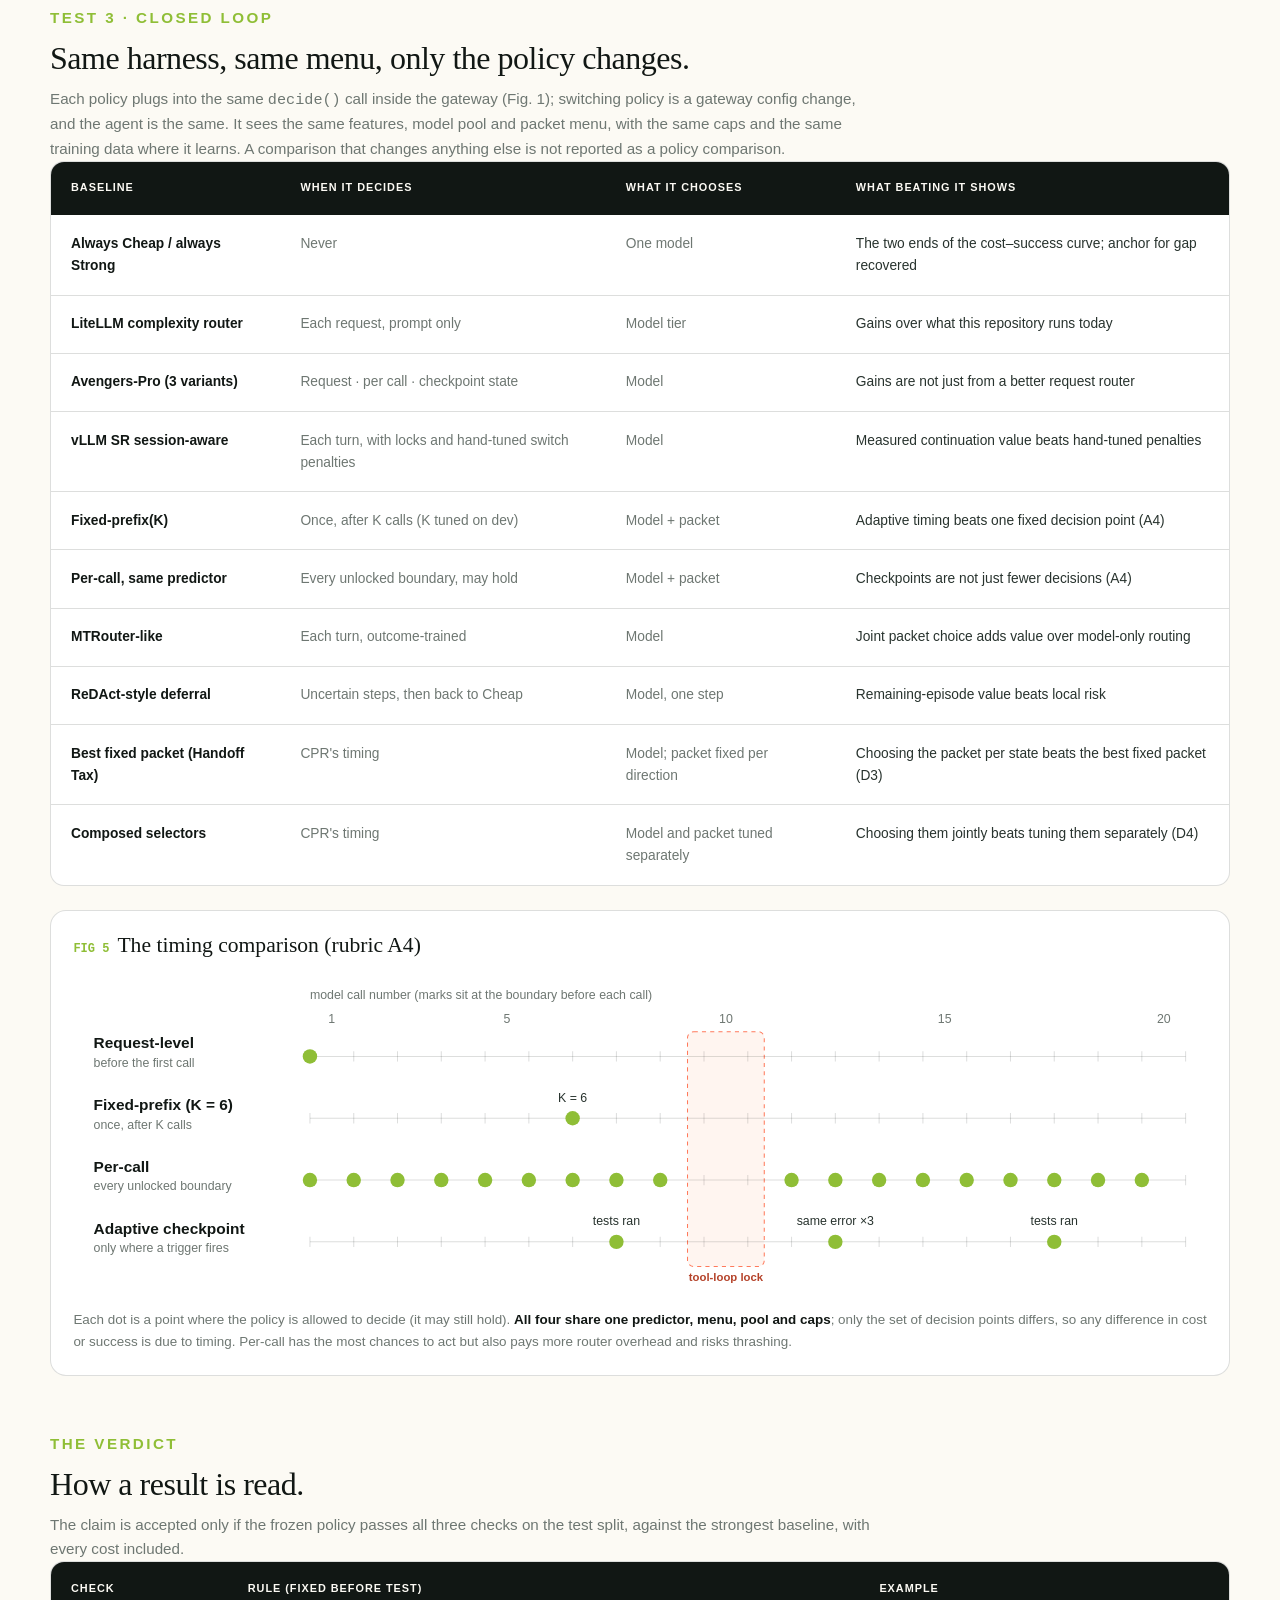
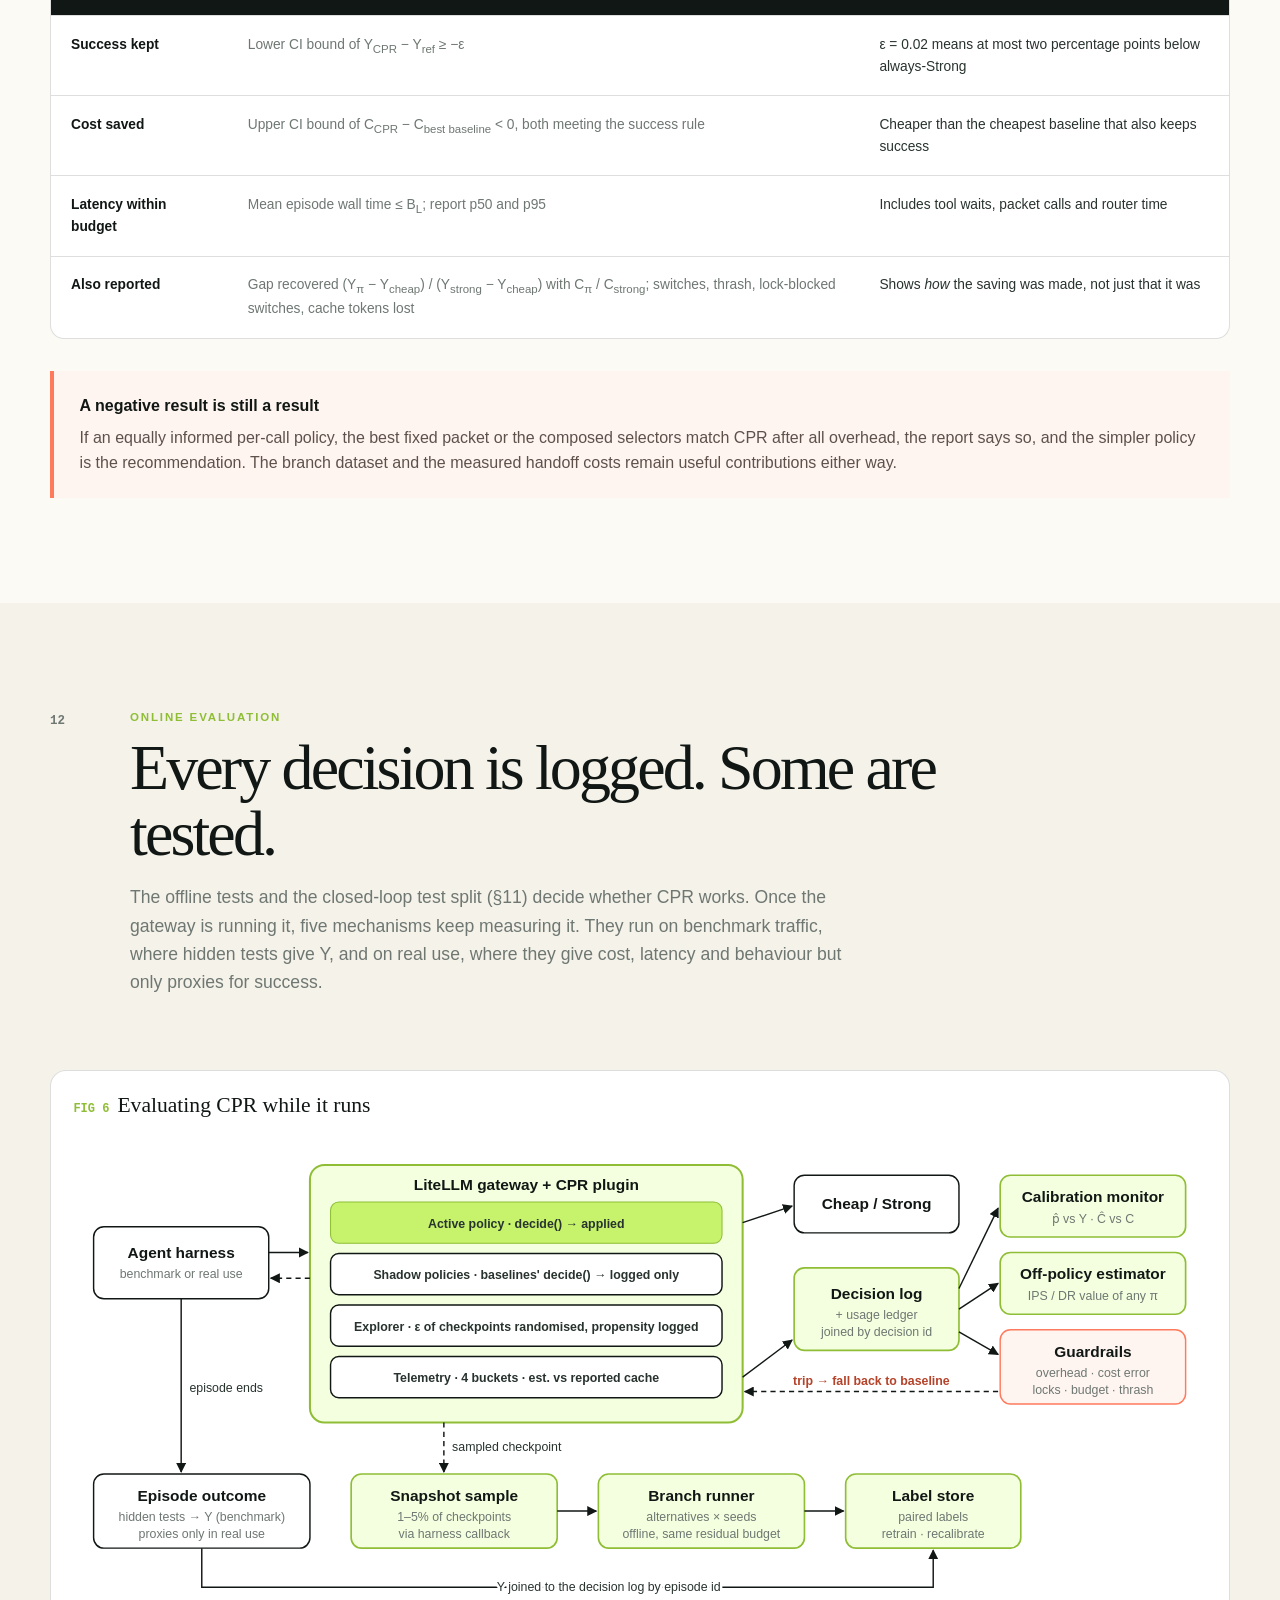
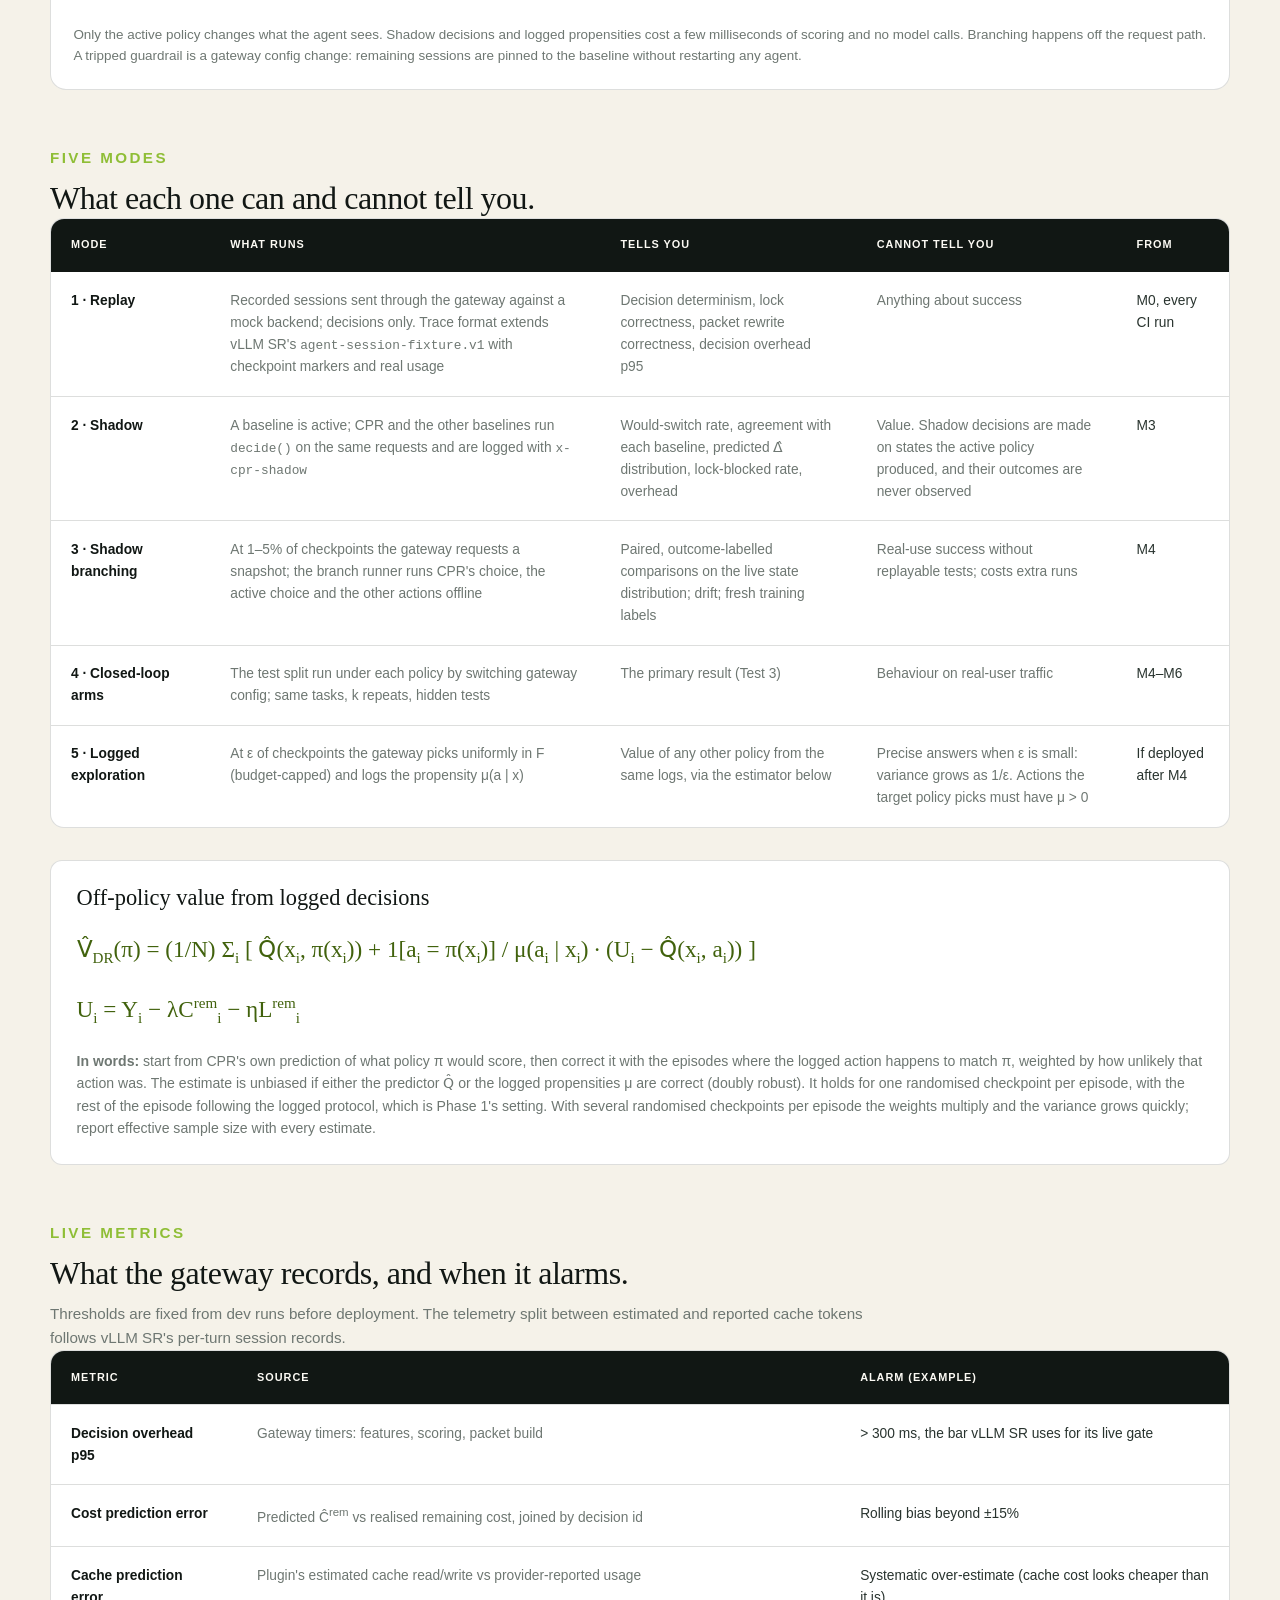
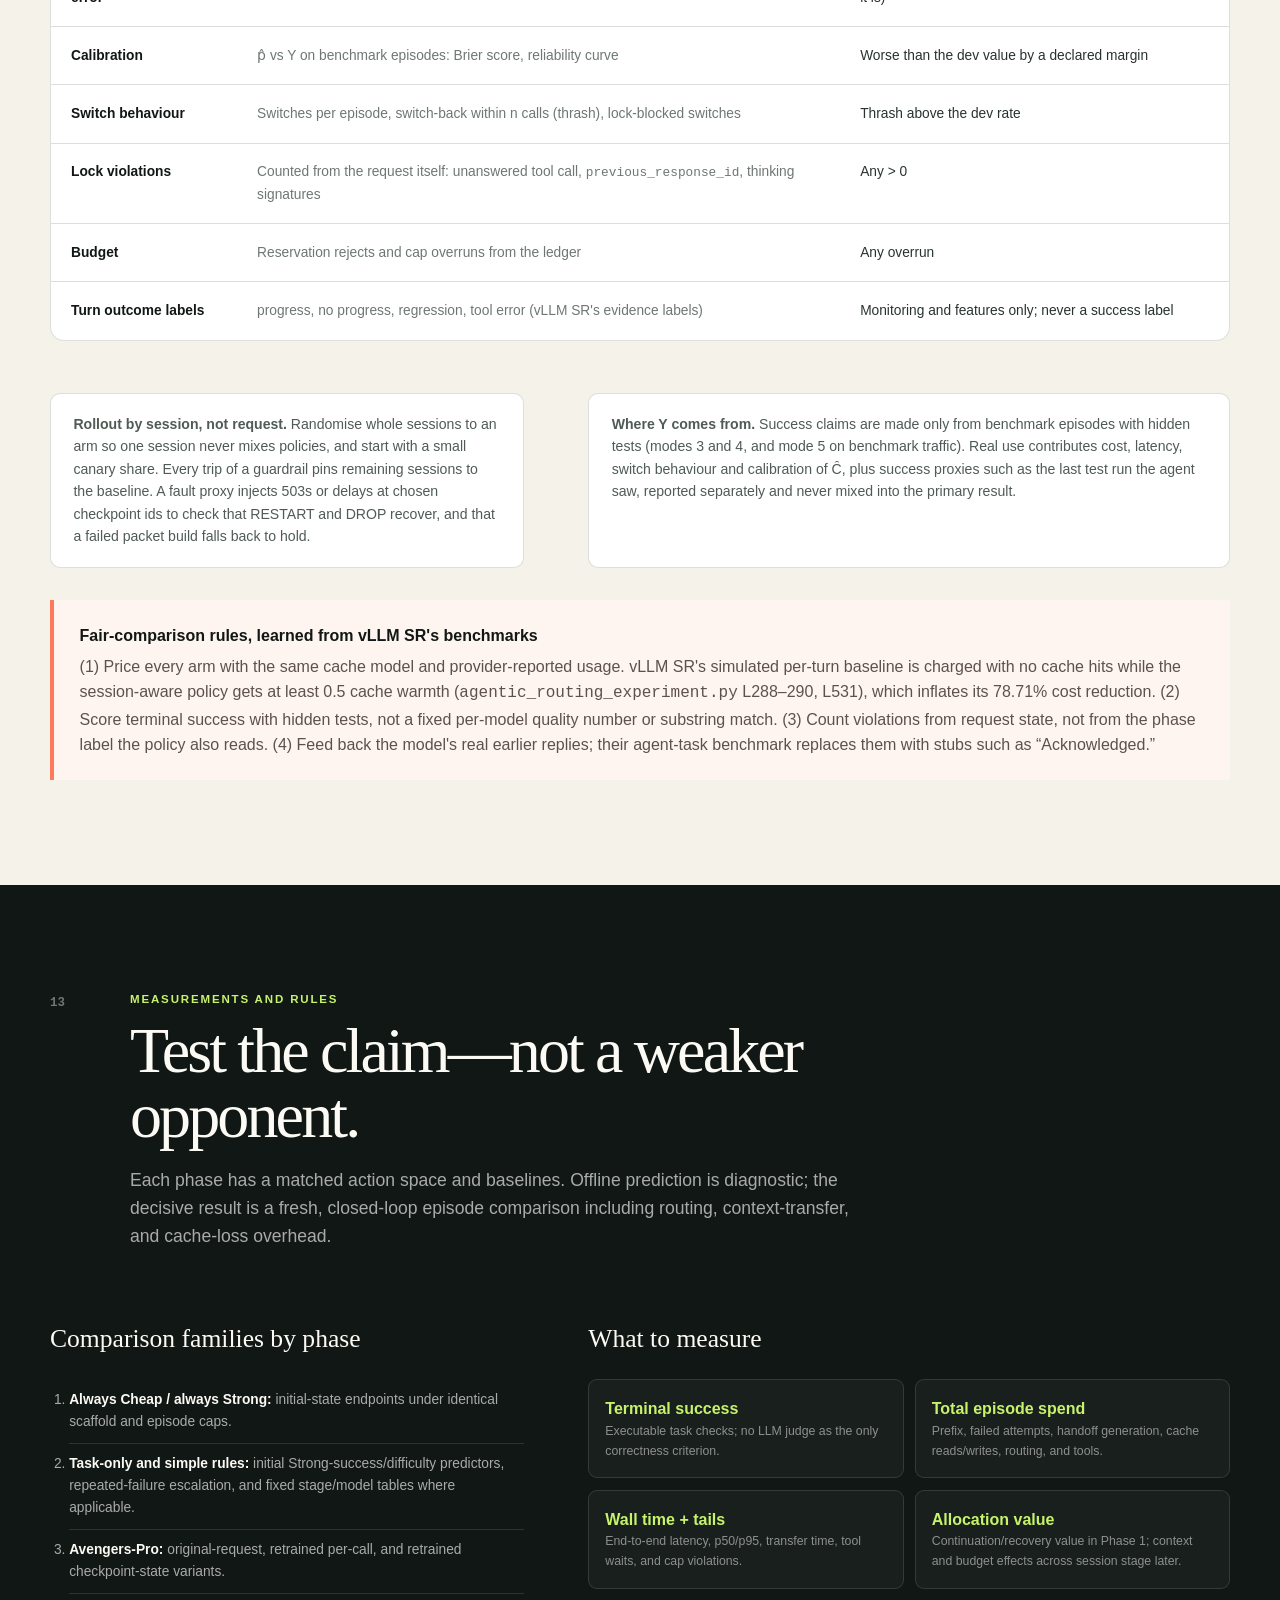
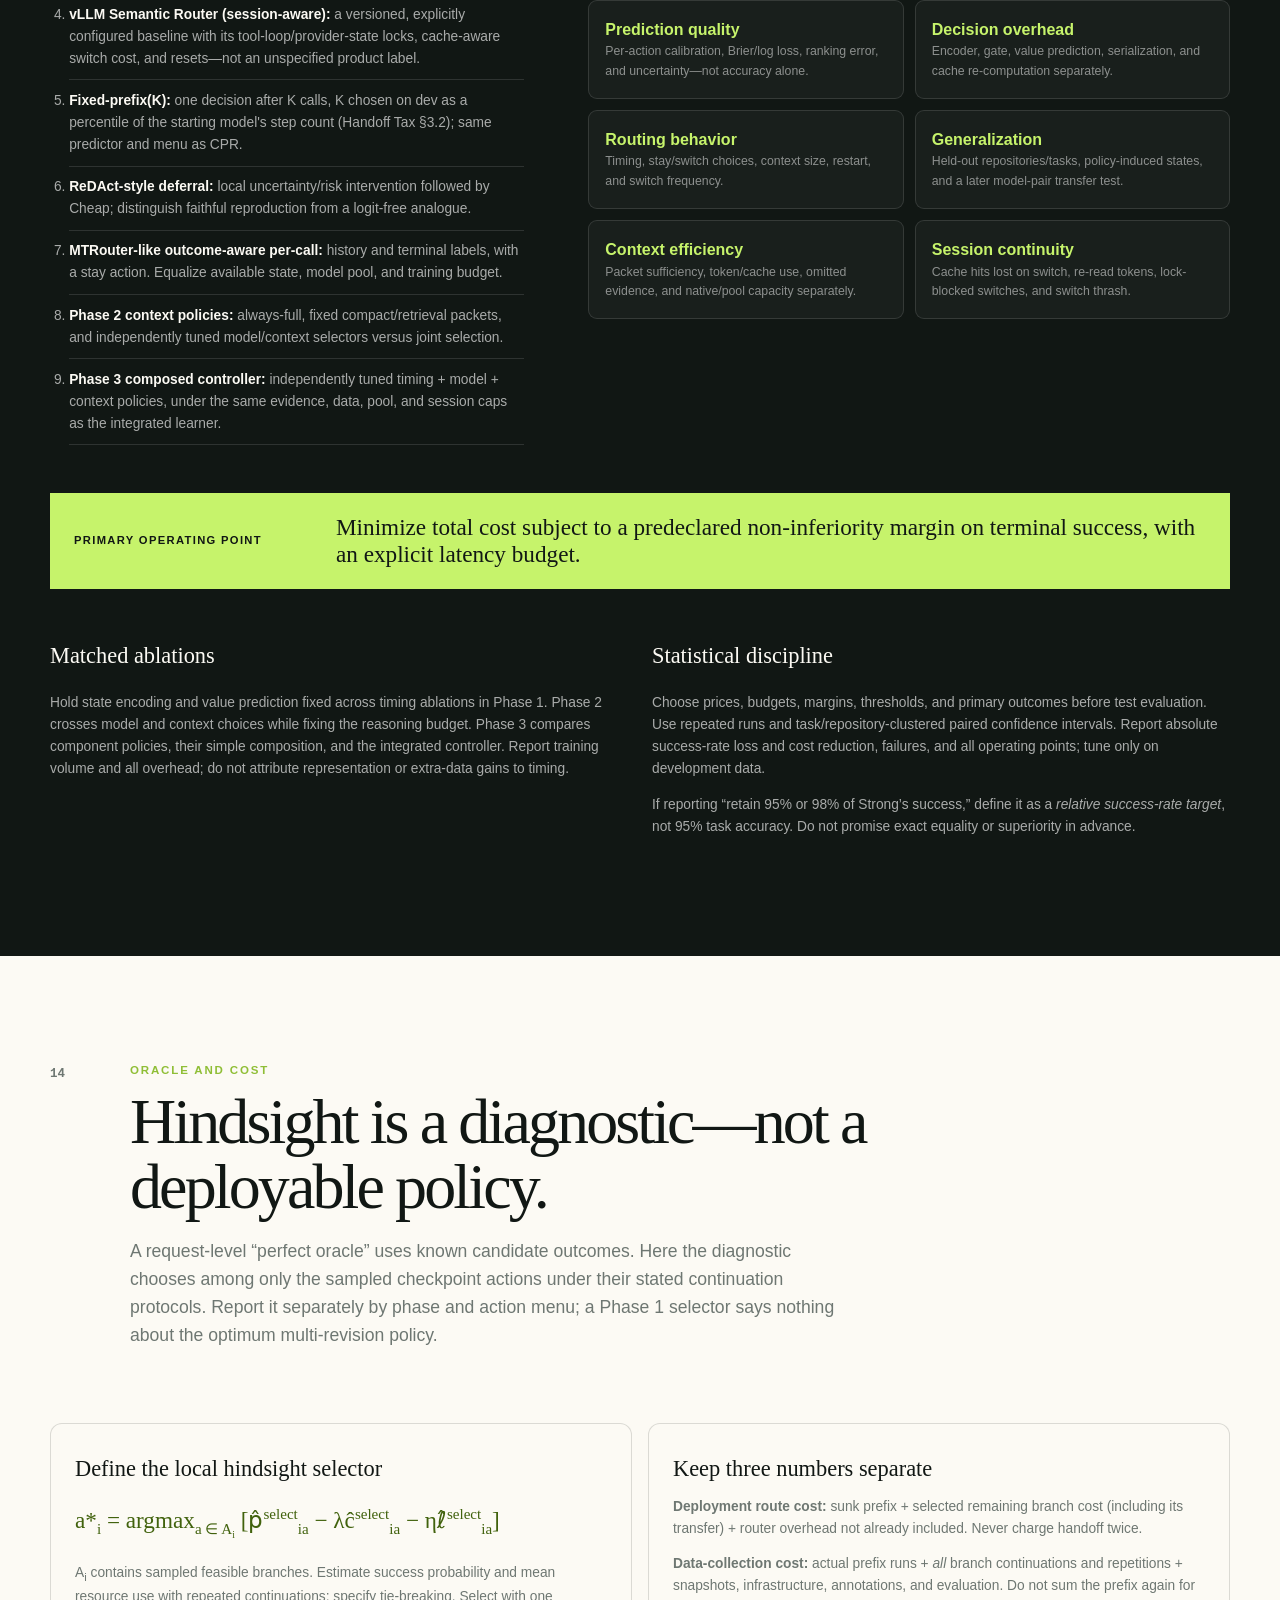
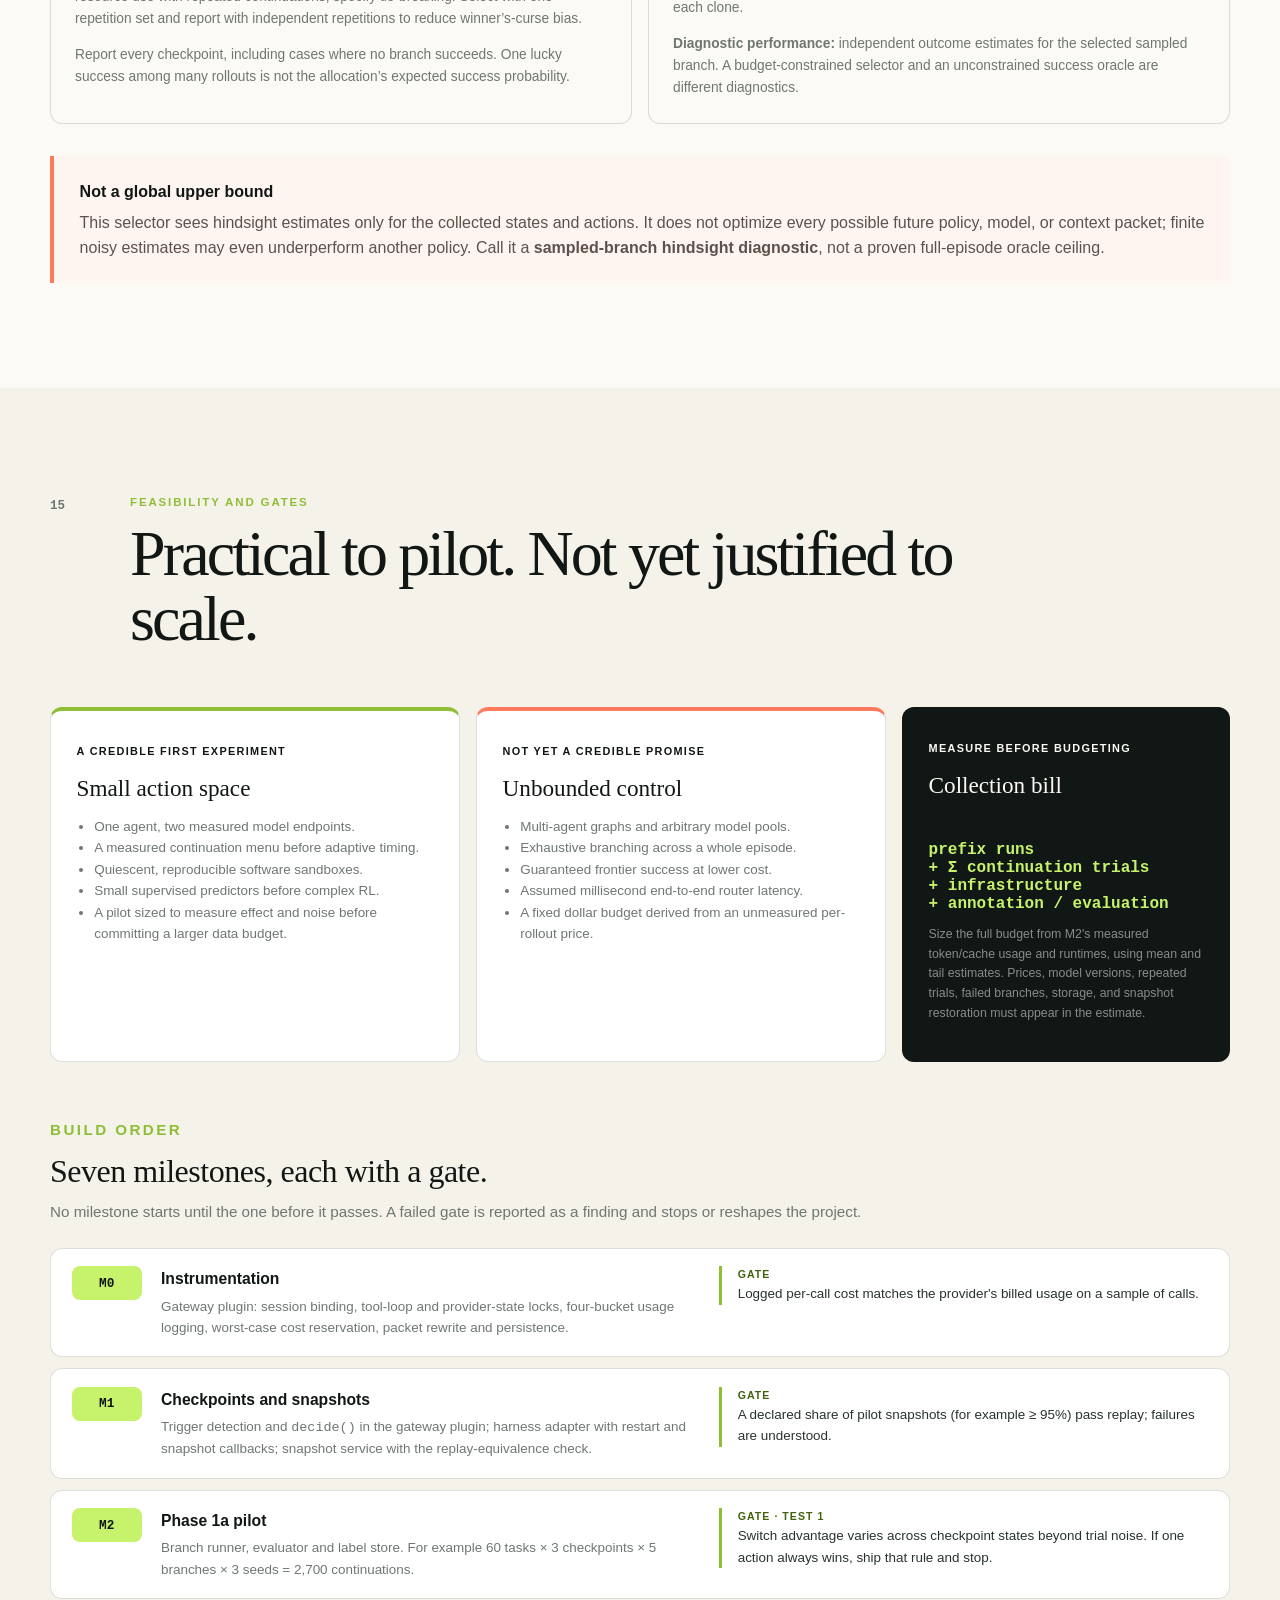
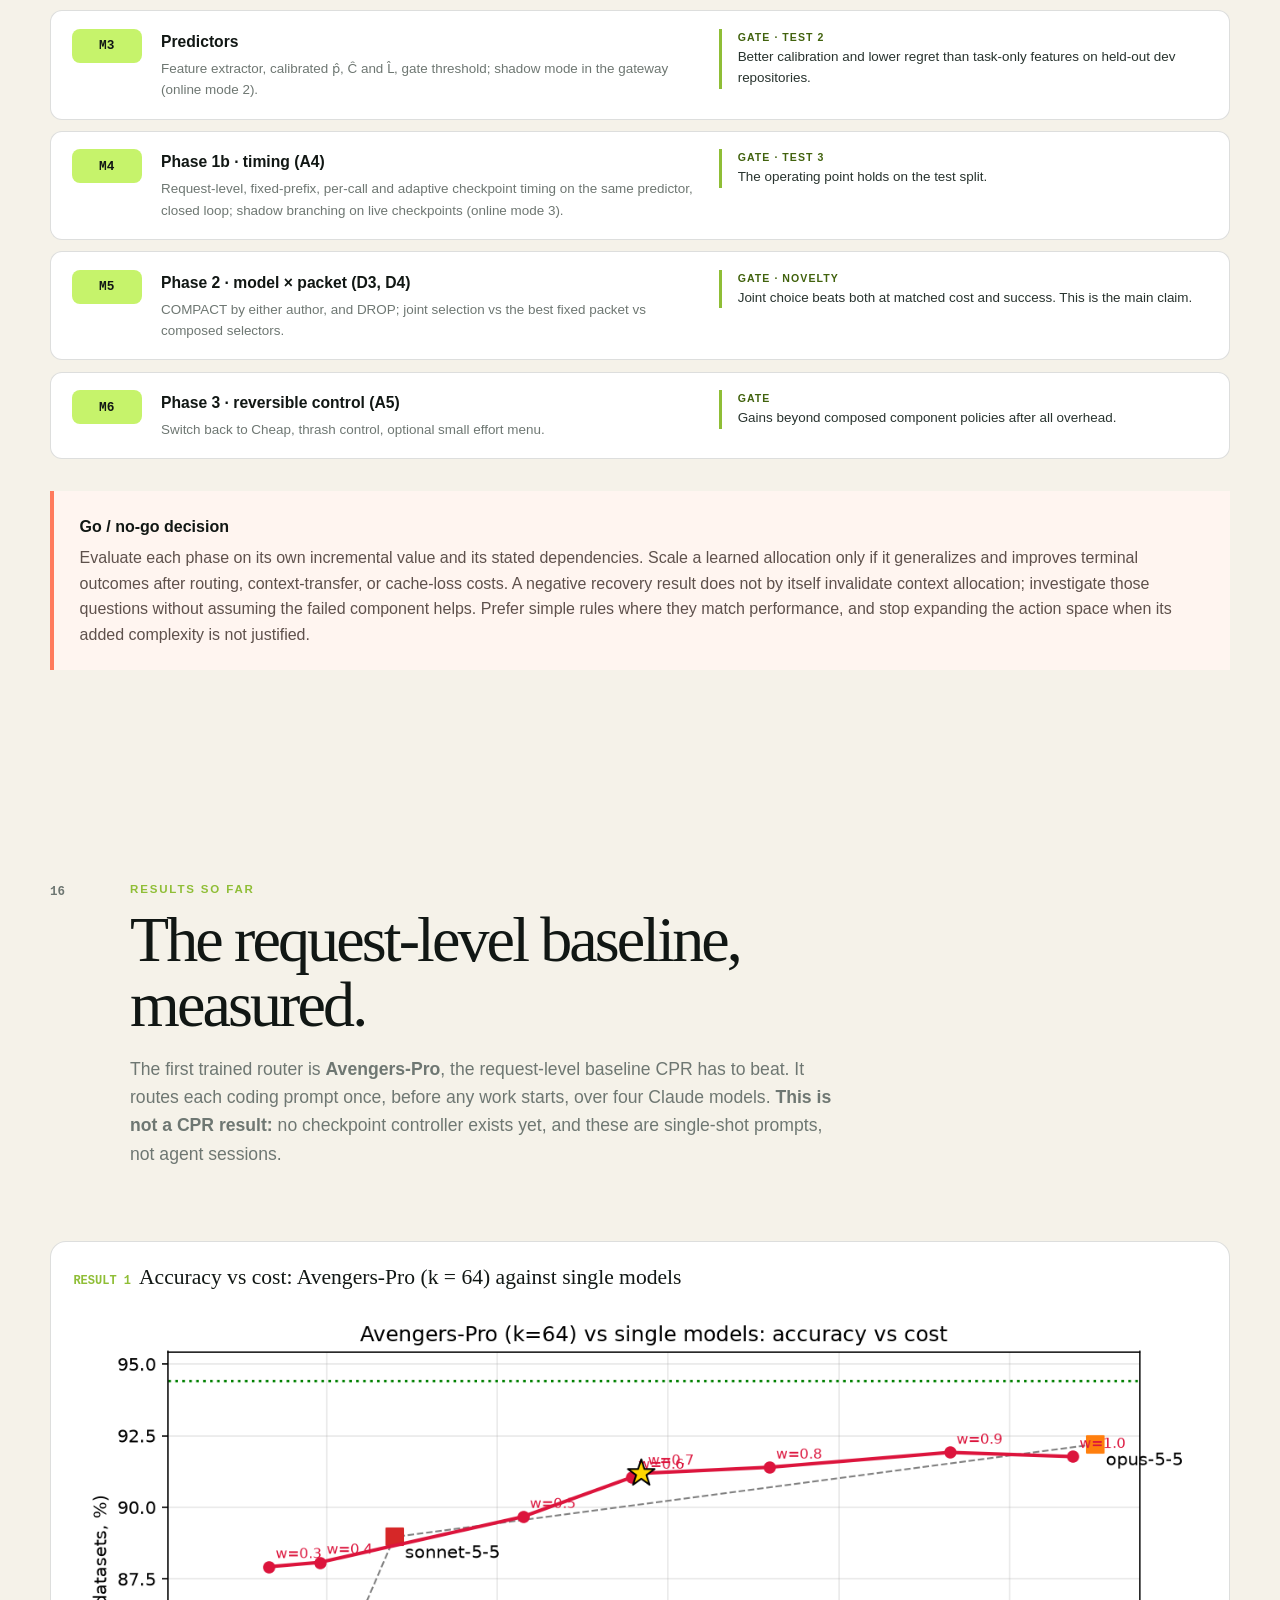
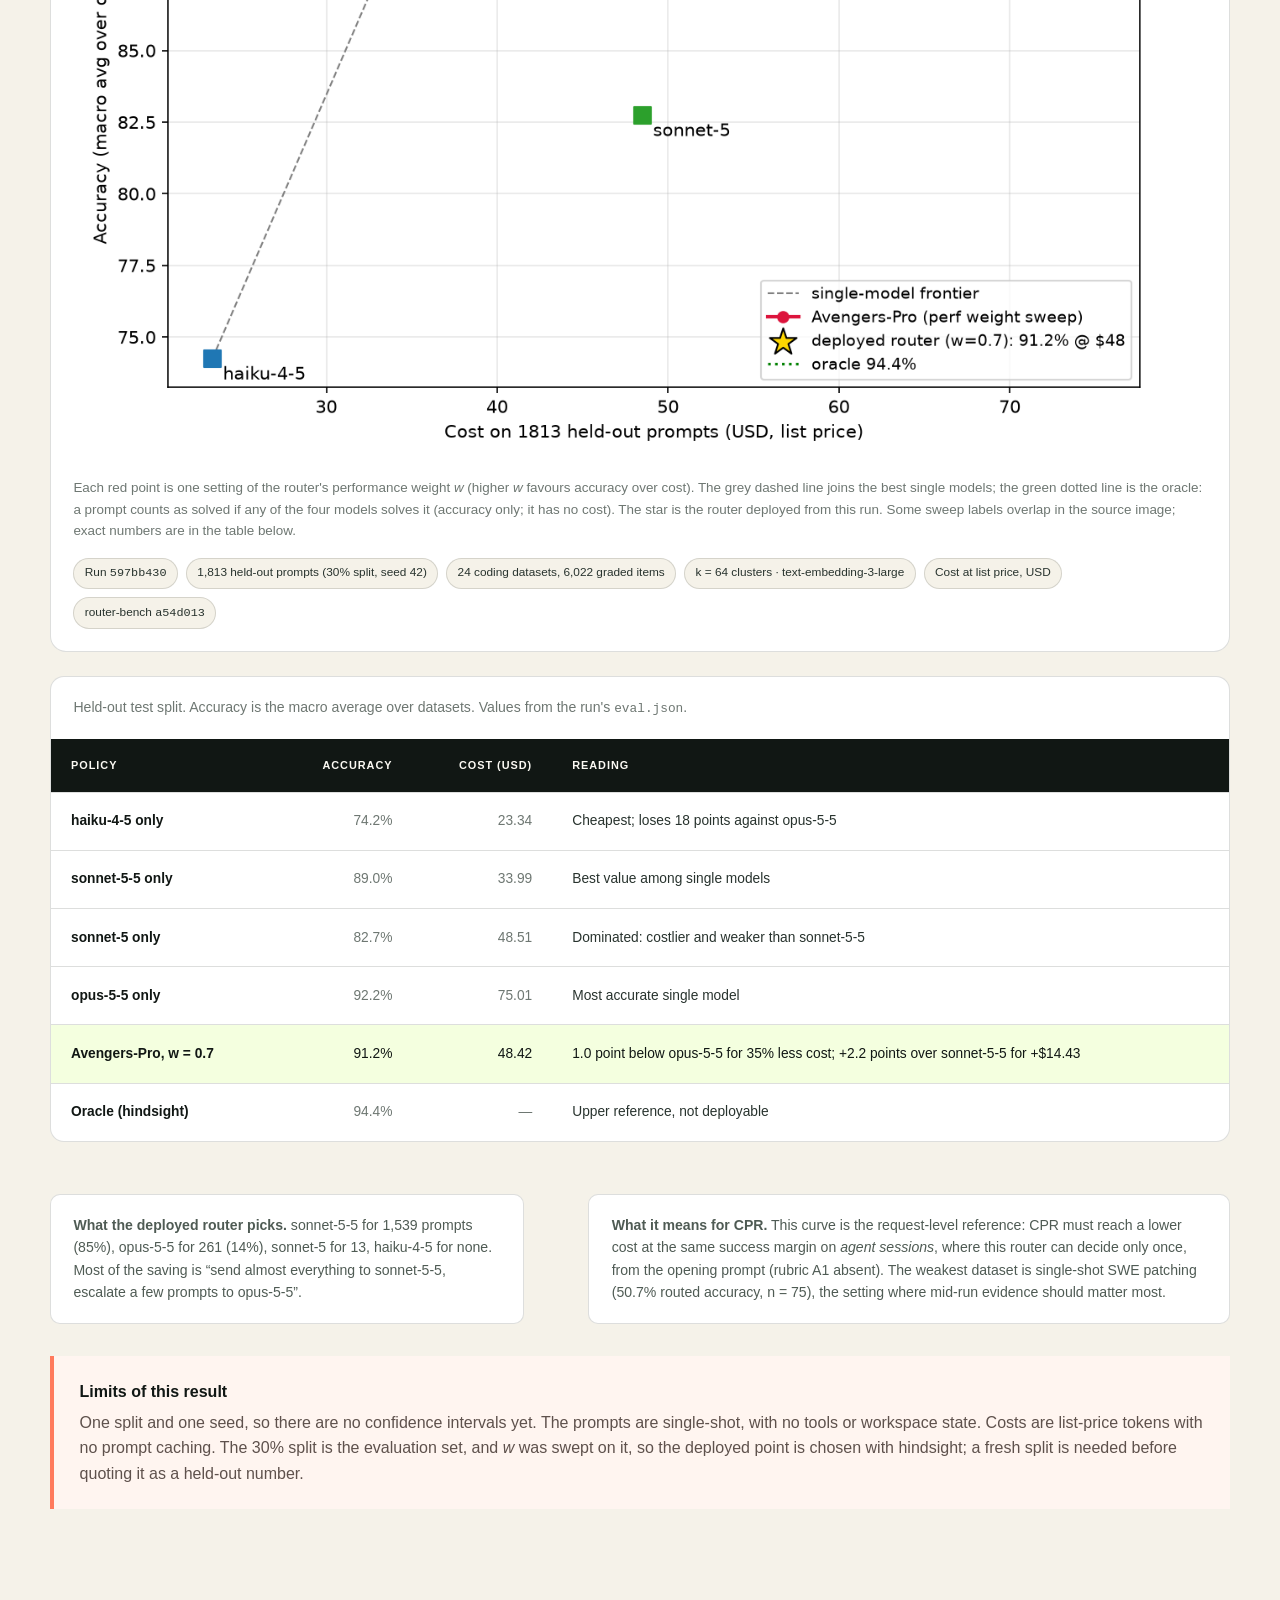
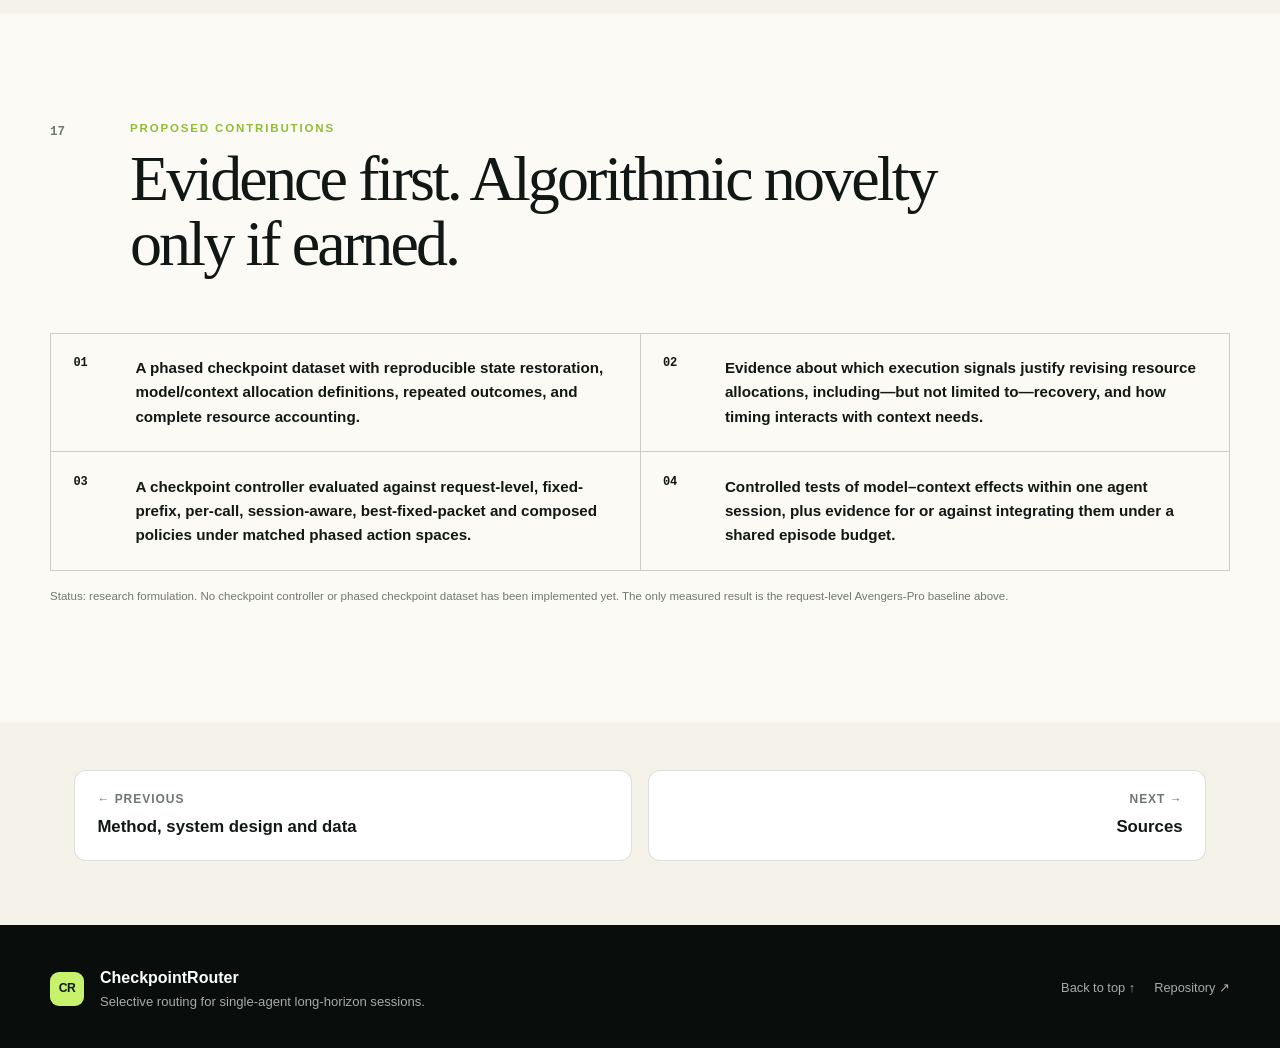
==== commit 73ee905d: "Add online evaluation of CPR in the gateway New evaluation section with an online-loop figure, five " ====
--- a/docs/evaluation.html
+++ b/docs/evaluation.html
@@ -10,7 +10,7 @@
     <meta property="og:type" content="website" />
     <title>Evaluation plan and contributions — CheckpointRouter</title>
     <link rel="icon" href="assets/favicon.svg" type="image/svg+xml" />
-    <link rel="stylesheet" href="styles.css?v=5" />
+    <link rel="stylesheet" href="styles.css?v=6" />
     <script src="app.js?v=3" defer></script>
   </head>
   <body>
@@ -268,8 +268,112 @@
         </table></div>
         <aside class="honesty-note reveal"><strong>A negative result is still a result</strong><p>If an equally informed per-call policy, the best fixed packet or the composed selectors match CPR after all overhead, the report says so, and the simpler policy is the recommendation. The branch dataset and the measured handoff costs remain useful contributions either way.</p></aside>
       </section>
+      <section class="section section-paper" id="online">
+        <div class="section-heading reveal"><span class="section-number">12</span><div>
+          <p class="kicker">Online evaluation</p><h2>Every decision is logged. Some are tested.</h2>
+          <p class="section-intro">The offline tests and the closed-loop test split (§11) decide whether CPR works. Once the gateway is running it, five mechanisms keep measuring it. They run on benchmark traffic, where hidden tests give Y, and on real use, where they give cost, latency and behaviour but only proxies for success.</p>
+        </div></div>
+
+        <figure class="diagram reveal" id="online-loop">
+          <p class="diagram-title"><span>FIG 6</span>Evaluating CPR while it runs</p>
+          <div class="diagram-scroll">
+          <svg viewBox="0 0 1100 460" role="img" aria-labelledby="f6t f6d">
+            <title id="f6t">Online evaluation loop in gateway mode</title>
+            <desc id="f6d">The agent harness sends requests to the gateway. Inside the gateway the active policy's decision is applied; shadow policies run the same decide() call and are only logged; an explorer randomises a small share of checkpoints within the feasible menu and logs the propensity; telemetry records four token buckets, estimated versus reported cache and a decision id. The gateway calls the models and writes to a decision log and usage ledger. The log feeds a calibration monitor, an off-policy estimator and guardrails; a tripped guardrail makes the gateway fall back to the baseline policy. At a sampled share of checkpoints the gateway requests a snapshot; a branch runner runs alternative actions offline and writes paired labels to the label store. Episode outcomes, from hidden tests on benchmark tasks or proxies in real use, also go to the label store.</desc>
+            <defs><marker id="ah6" viewBox="0 0 10 10" refX="9" refY="5" markerWidth="7" markerHeight="7" orient="auto-start-reverse"><path d="M0 0L10 5L0 10z" fill="#111714"/></marker></defs>
+            <rect class="d-box" x="20" y="90" width="170" height="70" rx="10"/>
+            <text class="d-title" x="105" y="120">Agent harness</text><text class="d-sub" x="105" y="140">benchmark or real use</text>
+
+            <rect x="230" y="30" width="420" height="250" rx="14" fill="#f4ffdf" stroke="#8fbe36" stroke-width="2"/>
+            <text class="d-title" x="440" y="54">LiteLLM gateway + CPR plugin</text>
+            <rect class="d-tag" x="250" y="66" width="380" height="40" rx="8"/><text class="d-small" x="440" y="91">Active policy · decide() → applied</text>
+            <rect class="d-box" x="250" y="116" width="380" height="40" rx="8"/><text class="d-small" x="440" y="141">Shadow policies · baselines' decide() → logged only</text>
+            <rect class="d-box" x="250" y="166" width="380" height="40" rx="8"/><text class="d-small" x="440" y="191">Explorer · ε of checkpoints randomised, propensity logged</text>
+            <rect class="d-box" x="250" y="216" width="380" height="40" rx="8"/><text class="d-small" x="440" y="241">Telemetry · 4 buckets · est. vs reported cache</text>
+
+            <rect class="d-box" x="700" y="40" width="160" height="56" rx="10"/><text class="d-title" x="780" y="73">Cheap / Strong</text>
+            <rect class="d-new" x="700" y="130" width="160" height="80" rx="10"/>
+            <text class="d-title" x="780" y="160">Decision log</text><text class="d-sub" x="780" y="180">+ usage ledger</text><text class="d-sub" x="780" y="196">joined by decision id</text>
+
+            <rect class="d-new" x="900" y="40" width="180" height="60" rx="10"/><text class="d-title" x="990" y="66">Calibration monitor</text><text class="d-sub" x="990" y="86">p̂ vs Y · Ĉ vs C</text>
+            <rect class="d-new" x="900" y="115" width="180" height="60" rx="10"/><text class="d-title" x="990" y="141">Off-policy estimator</text><text class="d-sub" x="990" y="161">IPS / DR value of any π</text>
+            <rect class="d-warn" x="900" y="190" width="180" height="72" rx="10"/><text class="d-title" x="990" y="216">Guardrails</text><text class="d-sub" x="990" y="236">overhead · cost error</text><text class="d-sub" x="990" y="252">locks · budget · thrash</text>
+
+            <line class="d-arrow" x1="190" y1="115" x2="228" y2="115" marker-end="url(#ah6)"/>
+            <line class="d-arrow d-return" x1="230" y1="140" x2="192" y2="140" marker-end="url(#ah6)"/>
+            <line class="d-arrow" x1="650" y1="86" x2="698" y2="70" marker-end="url(#ah6)"/>
+            <line class="d-arrow" x1="650" y1="236" x2="698" y2="200" marker-end="url(#ah6)"/>
+            <line class="d-arrow" x1="860" y1="150" x2="898" y2="72" marker-end="url(#ah6)"/>
+            <line class="d-arrow" x1="860" y1="170" x2="898" y2="145" marker-end="url(#ah6)"/>
+            <line class="d-arrow" x1="860" y1="192" x2="898" y2="214" marker-end="url(#ah6)"/>
+            <line class="d-arrow d-return" x1="898" y1="250" x2="652" y2="250" marker-end="url(#ah6)"/>
+            <text class="d-label d-coral" x="775" y="244">trip → fall back to baseline</text>
+
+            <rect class="d-box" x="20" y="330" width="210" height="72" rx="10"/>
+            <text class="d-title" x="125" y="356">Episode outcome</text><text class="d-sub" x="125" y="376">hidden tests → Y (benchmark)</text><text class="d-sub" x="125" y="392">proxies only in real use</text>
+            <rect class="d-new" x="270" y="330" width="200" height="72" rx="10"/>
+            <text class="d-title" x="370" y="356">Snapshot sample</text><text class="d-sub" x="370" y="376">1–5% of checkpoints</text><text class="d-sub" x="370" y="392">via harness callback</text>
+            <rect class="d-new" x="510" y="330" width="200" height="72" rx="10"/>
+            <text class="d-title" x="610" y="356">Branch runner</text><text class="d-sub" x="610" y="376">alternatives × seeds</text><text class="d-sub" x="610" y="392">offline, same residual budget</text>
+            <rect class="d-new" x="750" y="330" width="170" height="72" rx="10"/>
+            <text class="d-title" x="835" y="356">Label store</text><text class="d-sub" x="835" y="376">paired labels</text><text class="d-sub" x="835" y="392">retrain · recalibrate</text>
+
+            <line class="d-arrow" x1="105" y1="160" x2="105" y2="328" marker-end="url(#ah6)"/>
+            <text class="d-label d-left" x="113" y="250">episode ends</text>
+            <line class="d-arrow d-return" x1="360" y1="280" x2="360" y2="328" marker-end="url(#ah6)"/>
+            <text class="d-label d-left" x="368" y="308">sampled checkpoint</text>
+            <line class="d-arrow" x1="470" y1="366" x2="508" y2="366" marker-end="url(#ah6)"/>
+            <line class="d-arrow" x1="710" y1="366" x2="748" y2="366" marker-end="url(#ah6)"/>
+            <path class="d-arrow" d="M125 402 L125 440 L835 440 L835 404" marker-end="url(#ah6)"/>
+            <text class="d-label" x="520" y="444">Y joined to the decision log by episode id</text>
+          </svg>
+          </div>
+          <figcaption>Only the active policy changes what the agent sees. Shadow decisions and logged propensities cost a few milliseconds of scoring and no model calls. Branching happens off the request path. A tripped guardrail is a gateway config change: remaining sessions are pinned to the baseline without restarting any agent.</figcaption>
+        </figure>
+
+        <div class="sub-heading reveal"><p class="kicker">Five modes</p><h3>What each one can and cannot tell you.</h3></div>
+        <div class="table-wrap reveal"><table class="research-table is-compact">
+          <thead><tr><th scope="col">Mode</th><th scope="col">What runs</th><th scope="col">Tells you</th><th scope="col">Cannot tell you</th><th scope="col">From</th></tr></thead>
+          <tbody>
+            <tr><th scope="row">1 · Replay</th><td>Recorded sessions sent through the gateway against a mock backend; decisions only. Trace format extends vLLM SR's <code>agent-session-fixture.v1</code> with checkpoint markers and real usage</td><td>Decision determinism, lock correctness, packet rewrite correctness, decision overhead p95</td><td>Anything about success</td><td>M0, every CI run</td></tr>
+            <tr><th scope="row">2 · Shadow</th><td>A baseline is active; CPR and the other baselines run <code>decide()</code> on the same requests and are logged with <code>x-cpr-shadow</code></td><td>Would-switch rate, agreement with each baseline, predicted Δ̂ distribution, lock-blocked rate, overhead</td><td>Value. Shadow decisions are made on states the active policy produced, and their outcomes are never observed</td><td>M3</td></tr>
+            <tr><th scope="row">3 · Shadow branching</th><td>At 1–5% of checkpoints the gateway requests a snapshot; the branch runner runs CPR's choice, the active choice and the other actions offline</td><td>Paired, outcome-labelled comparisons on the live state distribution; drift; fresh training labels</td><td>Real-use success without replayable tests; costs extra runs</td><td>M4</td></tr>
+            <tr><th scope="row">4 · Closed-loop arms</th><td>The test split run under each policy by switching gateway config; same tasks, k repeats, hidden tests</td><td>The primary result (Test 3)</td><td>Behaviour on real-user traffic</td><td>M4–M6</td></tr>
+            <tr><th scope="row">5 · Logged exploration</th><td>At ε of checkpoints the gateway picks uniformly in F (budget-capped) and logs the propensity μ(a | x)</td><td>Value of any other policy from the same logs, via the estimator below</td><td>Precise answers when ε is small: variance grows as 1/ε. Actions the target policy picks must have μ &gt; 0</td><td>If deployed after M4</td></tr>
+          </tbody>
+        </table></div>
+
+        <div class="ope-block reveal">
+          <h3>Off-policy value from logged decisions</h3>
+          <div class="math-line">V̂<sub>DR</sub>(π) = (1/N) Σ<sub>i</sub> [ Q̂(x<sub>i</sub>, π(x<sub>i</sub>)) + 1[a<sub>i</sub> = π(x<sub>i</sub>)] / μ(a<sub>i</sub> | x<sub>i</sub>) · (U<sub>i</sub> − Q̂(x<sub>i</sub>, a<sub>i</sub>)) ]</div>
+          <div class="math-line">U<sub>i</sub> = Y<sub>i</sub> − λC<sup>rem</sup><sub>i</sub> − ηL<sup>rem</sup><sub>i</sub></div>
+          <p><b>In words:</b> start from CPR's own prediction of what policy π would score, then correct it with the episodes where the logged action happens to match π, weighted by how unlikely that action was. The estimate is unbiased if either the predictor Q̂ or the logged propensities μ are correct (doubly robust). It holds for one randomised checkpoint per episode, with the rest of the episode following the logged protocol, which is Phase 1's setting. With several randomised checkpoints per episode the weights multiply and the variance grows quickly; report effective sample size with every estimate.</p>
+        </div>
+
+        <div class="sub-heading reveal"><p class="kicker">Live metrics</p><h3>What the gateway records, and when it alarms.</h3>
+          <p>Thresholds are fixed from dev runs before deployment. The telemetry split between estimated and reported cache tokens follows vLLM SR's per-turn session records.</p></div>
+        <div class="table-wrap reveal"><table class="research-table is-compact">
+          <thead><tr><th scope="col">Metric</th><th scope="col">Source</th><th scope="col">Alarm (example)</th></tr></thead>
+          <tbody>
+            <tr><th scope="row">Decision overhead p95</th><td>Gateway timers: features, scoring, packet build</td><td>&gt; 300 ms, the bar vLLM SR uses for its live gate</td></tr>
+            <tr><th scope="row">Cost prediction error</th><td>Predicted Ĉ<sup>rem</sup> vs realised remaining cost, joined by decision id</td><td>Rolling bias beyond ±15%</td></tr>
+            <tr><th scope="row">Cache prediction error</th><td>Plugin's estimated cache read/write vs provider-reported usage</td><td>Systematic over-estimate (cache cost looks cheaper than it is)</td></tr>
+            <tr><th scope="row">Calibration</th><td>p̂ vs Y on benchmark episodes: Brier score, reliability curve</td><td>Worse than the dev value by a declared margin</td></tr>
+            <tr><th scope="row">Switch behaviour</th><td>Switches per episode, switch-back within n calls (thrash), lock-blocked switches</td><td>Thrash above the dev rate</td></tr>
+            <tr><th scope="row">Lock violations</th><td>Counted from the request itself: unanswered tool call, <code>previous_response_id</code>, thinking signatures</td><td>Any &gt; 0</td></tr>
+            <tr><th scope="row">Budget</th><td>Reservation rejects and cap overruns from the ledger</td><td>Any overrun</td></tr>
+            <tr><th scope="row">Turn outcome labels</th><td>progress, no progress, regression, tool error (vLLM SR's evidence labels)</td><td>Monitoring and features only; never a success label</td></tr>
+          </tbody>
+        </table></div>
+
+        <div class="evaluation-layout reveal" style="margin-top:2rem">
+          <div class="gap-experiment"><b>Rollout by session, not request.</b> Randomise whole sessions to an arm so one session never mixes policies, and start with a small canary share. Every trip of a guardrail pins remaining sessions to the baseline. A fault proxy injects 503s or delays at chosen checkpoint ids to check that RESTART and DROP recover, and that a failed packet build falls back to hold.</div>
+          <div class="gap-experiment"><b>Where Y comes from.</b> Success claims are made only from benchmark episodes with hidden tests (modes 3 and 4, and mode 5 on benchmark traffic). Real use contributes cost, latency, switch behaviour and calibration of Ĉ, plus success proxies such as the last test run the agent saw, reported separately and never mixed into the primary result.</div>
+        </div>
+        <aside class="honesty-note reveal"><strong>Fair-comparison rules, learned from vLLM SR's benchmarks</strong><p>(1) Price every arm with the same cache model and provider-reported usage. vLLM SR's simulated per-turn baseline is charged with no cache hits while the session-aware policy gets at least 0.5 cache warmth (<code>agentic_routing_experiment.py</code> L288–290, L531), which inflates its 78.71% cost reduction. (2) Score terminal success with hidden tests, not a fixed per-model quality number or substring match. (3) Count violations from request state, not from the phase label the policy also reads. (4) Feed back the model's real earlier replies; their agent-task benchmark replaces them with stubs such as “Acknowledged.”</p></aside>
+      </section>
       <section class="section section-dark" id="evaluation">
-        <div class="section-heading reveal"><span class="section-number">12</span><div>
+        <div class="section-heading reveal"><span class="section-number">13</span><div>
           <p class="kicker">Measurements and rules</p><h2>Test the claim—not a weaker opponent.</h2>
           <p class="section-intro">Each phase has a matched action space and baselines. Offline prediction is diagnostic; the decisive result is a fresh, closed-loop episode comparison including routing, context-transfer, and cache-loss overhead.</p>
         </div></div>
@@ -307,7 +411,7 @@
         </div>
       </section>
       <section class="section section-light" id="oracle">
-        <div class="section-heading reveal"><span class="section-number">13</span><div>
+        <div class="section-heading reveal"><span class="section-number">14</span><div>
           <p class="kicker">Oracle and cost</p><h2>Hindsight is a diagnostic—not a deployable policy.</h2>
           <p class="section-intro">A request-level “perfect oracle” uses known candidate outcomes. Here the diagnostic chooses among only the sampled checkpoint actions under their stated continuation protocols. Report it separately by phase and action menu; a Phase 1 selector says nothing about the optimum multi-revision policy.</p>
         </div></div>
@@ -318,7 +422,7 @@
         <aside class="honesty-note reveal"><strong>Not a global upper bound</strong><p>This selector sees hindsight estimates only for the collected states and actions. It does not optimize every possible future policy, model, or context packet; finite noisy estimates may even underperform another policy. Call it a <b>sampled-branch hindsight diagnostic</b>, not a proven full-episode oracle ceiling.</p></aside>
       </section>
       <section class="section section-paper" id="feasibility">
-        <div class="section-heading reveal"><span class="section-number">14</span><div><p class="kicker">Feasibility and gates</p><h2>Practical to pilot. Not yet justified to scale.</h2></div></div>
+        <div class="section-heading reveal"><span class="section-number">15</span><div><p class="kicker">Feasibility and gates</p><h2>Practical to pilot. Not yet justified to scale.</h2></div></div>
         <div class="feasibility-grid reveal">
           <article class="feasibility-positive"><span>A credible first experiment</span><h3>Small action space</h3><ul><li>One agent, two measured model endpoints.</li><li>A measured continuation menu before adaptive timing.</li><li>Quiescent, reproducible software sandboxes.</li><li>Small supervised predictors before complex RL.</li><li>A pilot sized to measure effect and noise before committing a larger data budget.</li></ul></article>
           <article class="feasibility-negative"><span>Not yet a credible promise</span><h3>Unbounded control</h3><ul><li>Multi-agent graphs and arbitrary model pools.</li><li>Exhaustive branching across a whole episode.</li><li>Guaranteed frontier success at lower cost.</li><li>Assumed millisecond end-to-end router latency.</li><li>A fixed dollar budget derived from an unmeasured per-rollout price.</li></ul></article>
@@ -329,15 +433,15 @@
           <li><span class="gate-id">M0</span><div><h4>Instrumentation</h4><p>Gateway plugin: session binding, tool-loop and provider-state locks, four-bucket usage logging, worst-case cost reservation, packet rewrite and persistence.</p></div><div class="gate-exit"><b>Gate</b>Logged per-call cost matches the provider's billed usage on a sample of calls.</div></li>
           <li><span class="gate-id">M1</span><div><h4>Checkpoints and snapshots</h4><p>Trigger detection and <code>decide()</code> in the gateway plugin; harness adapter with restart and snapshot callbacks; snapshot service with the replay-equivalence check.</p></div><div class="gate-exit"><b>Gate</b>A declared share of pilot snapshots (for example ≥ 95%) pass replay; failures are understood.</div></li>
           <li><span class="gate-id">M2</span><div><h4>Phase 1a pilot</h4><p>Branch runner, evaluator and label store. For example 60 tasks × 3 checkpoints × 5 branches × 3 seeds = 2,700 continuations.</p></div><div class="gate-exit"><b>Gate · Test 1</b>Switch advantage varies across checkpoint states beyond trial noise. If one action always wins, ship that rule and stop.</div></li>
-          <li><span class="gate-id">M3</span><div><h4>Predictors</h4><p>Feature extractor, calibrated p̂, Ĉ and L̂, gate threshold.</p></div><div class="gate-exit"><b>Gate · Test 2</b>Better calibration and lower regret than task-only features on held-out dev repositories.</div></li>
-          <li><span class="gate-id">M4</span><div><h4>Phase 1b · timing (A4)</h4><p>Request-level, fixed-prefix, per-call and adaptive checkpoint timing on the same predictor, closed loop.</p></div><div class="gate-exit"><b>Gate · Test 3</b>The operating point holds on the test split.</div></li>
+          <li><span class="gate-id">M3</span><div><h4>Predictors</h4><p>Feature extractor, calibrated p̂, Ĉ and L̂, gate threshold; shadow mode in the gateway (online mode 2).</p></div><div class="gate-exit"><b>Gate · Test 2</b>Better calibration and lower regret than task-only features on held-out dev repositories.</div></li>
+          <li><span class="gate-id">M4</span><div><h4>Phase 1b · timing (A4)</h4><p>Request-level, fixed-prefix, per-call and adaptive checkpoint timing on the same predictor, closed loop; shadow branching on live checkpoints (online mode 3).</p></div><div class="gate-exit"><b>Gate · Test 3</b>The operating point holds on the test split.</div></li>
           <li><span class="gate-id">M5</span><div><h4>Phase 2 · model × packet (D3, D4)</h4><p>COMPACT by either author, and DROP; joint selection vs the best fixed packet vs composed selectors.</p></div><div class="gate-exit"><b>Gate · novelty</b>Joint choice beats both at matched cost and success. This is the main claim.</div></li>
           <li><span class="gate-id">M6</span><div><h4>Phase 3 · reversible control (A5)</h4><p>Switch back to Cheap, thrash control, optional small effort menu.</p></div><div class="gate-exit"><b>Gate</b>Gains beyond composed component policies after all overhead.</div></li>
         </ol>
         <aside class="honest-answer reveal"><strong>Go / no-go decision</strong><p>Evaluate each phase on its own incremental value and its stated dependencies. Scale a learned allocation only if it generalizes and improves terminal outcomes after routing, context-transfer, or cache-loss costs. A negative recovery result does not by itself invalidate context allocation; investigate those questions without assuming the failed component helps. Prefer simple rules where they match performance, and stop expanding the action space when its added complexity is not justified.</p></aside>
       </section>
       <section class="section section-paper" id="results">
-        <div class="section-heading reveal"><span class="section-number">15</span><div>
+        <div class="section-heading reveal"><span class="section-number">16</span><div>
           <p class="kicker">Results so far</p><h2>The request-level baseline, measured.</h2>
           <p class="section-intro">The first trained router is <b>Avengers-Pro</b>, the request-level baseline CPR has to beat. It routes each coding prompt once, before any work starts, over four Claude models. <b>This is not a CPR result:</b> no checkpoint controller exists yet, and these are single-shot prompts, not agent sessions.</p>
         </div></div>
@@ -376,7 +480,7 @@
         <aside class="honesty-note reveal"><strong>Limits of this result</strong><p>One split and one seed, so there are no confidence intervals yet. The prompts are single-shot, with no tools or workspace state. Costs are list-price tokens with no prompt caching. The 30% split is the evaluation set, and <i>w</i> was swept on it, so the deployed point is chosen with hindsight; a fresh split is needed before quoting it as a held-out number.</p></aside>
       </section>
       <section class="section section-light" id="contributions">
-        <div class="section-heading reveal"><span class="section-number">16</span><div><p class="kicker">Proposed contributions</p><h2>Evidence first. Algorithmic novelty only if earned.</h2></div></div>
+        <div class="section-heading reveal"><span class="section-number">17</span><div><p class="kicker">Proposed contributions</p><h2>Evidence first. Algorithmic novelty only if earned.</h2></div></div>
         <div class="contribution-list reveal">
           <article><span>01</span><p>A phased checkpoint dataset with reproducible state restoration, model/context allocation definitions, repeated outcomes, and complete resource accounting.</p></article>
           <article><span>02</span><p>Evidence about which execution signals justify revising resource allocations, including—but not limited to—recovery, and how timing interacts with context needs.</p></article>
--- a/docs/styles.css
+++ b/docs/styles.css
@@ -695,3 +695,7 @@
 .result-meta li { padding: .3rem .65rem; border: 1px solid var(--line); border-radius: 999px; color: var(--ink-soft); background: var(--paper); font-size: .74rem; }
 .research-table td.num, .research-table th.num { text-align: right; font-variant-numeric: tabular-nums; white-space: nowrap; }
 .research-table tr.is-highlight > * { background: #f4ffdf; color: var(--ink); }
+.ope-block { margin-top: 2rem; padding: 1.5rem 1.6rem; border: 1px solid var(--line); border-radius: 12px; background: white; }
+.ope-block h3 { margin: 0; font: 500 1.4rem Georgia, serif; }
+.ope-block .math-line { color: #41620d; }
+.ope-block p { margin-bottom: 0; color: var(--muted); font-size: .88rem; }
